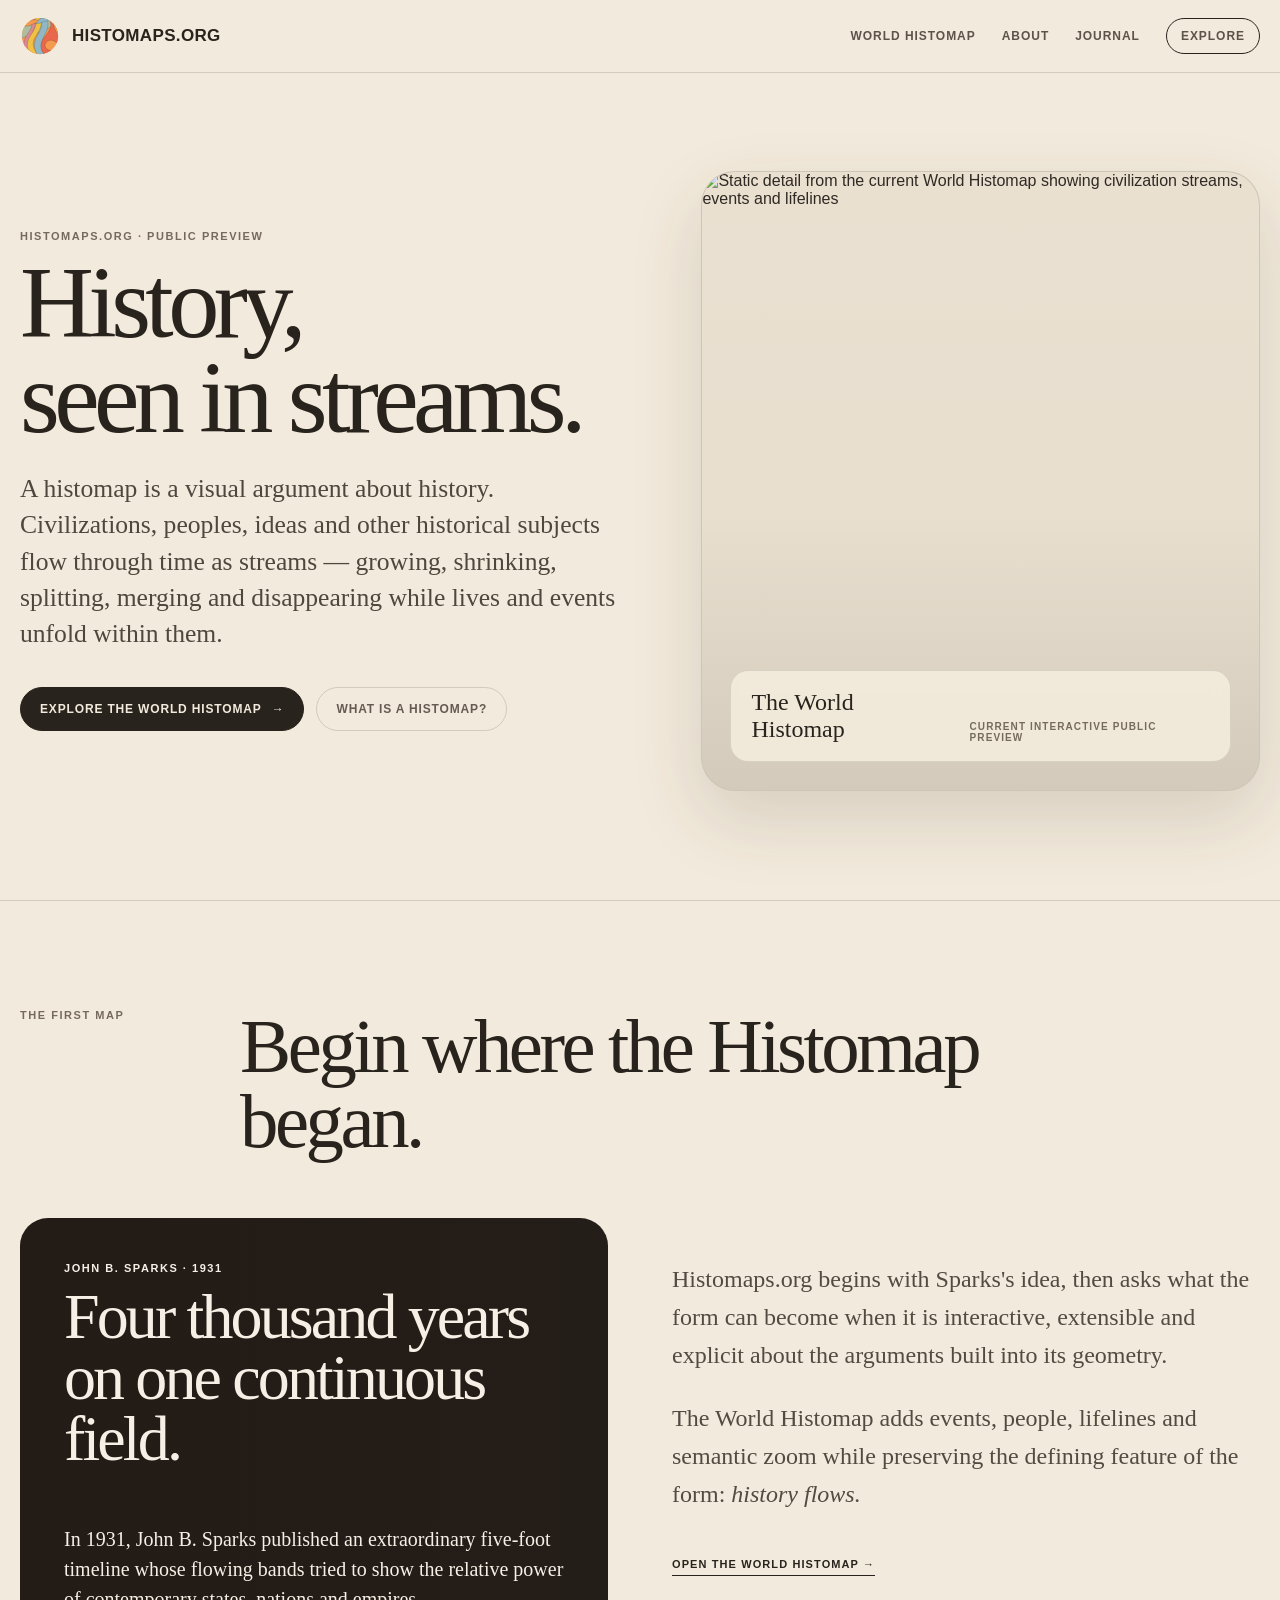
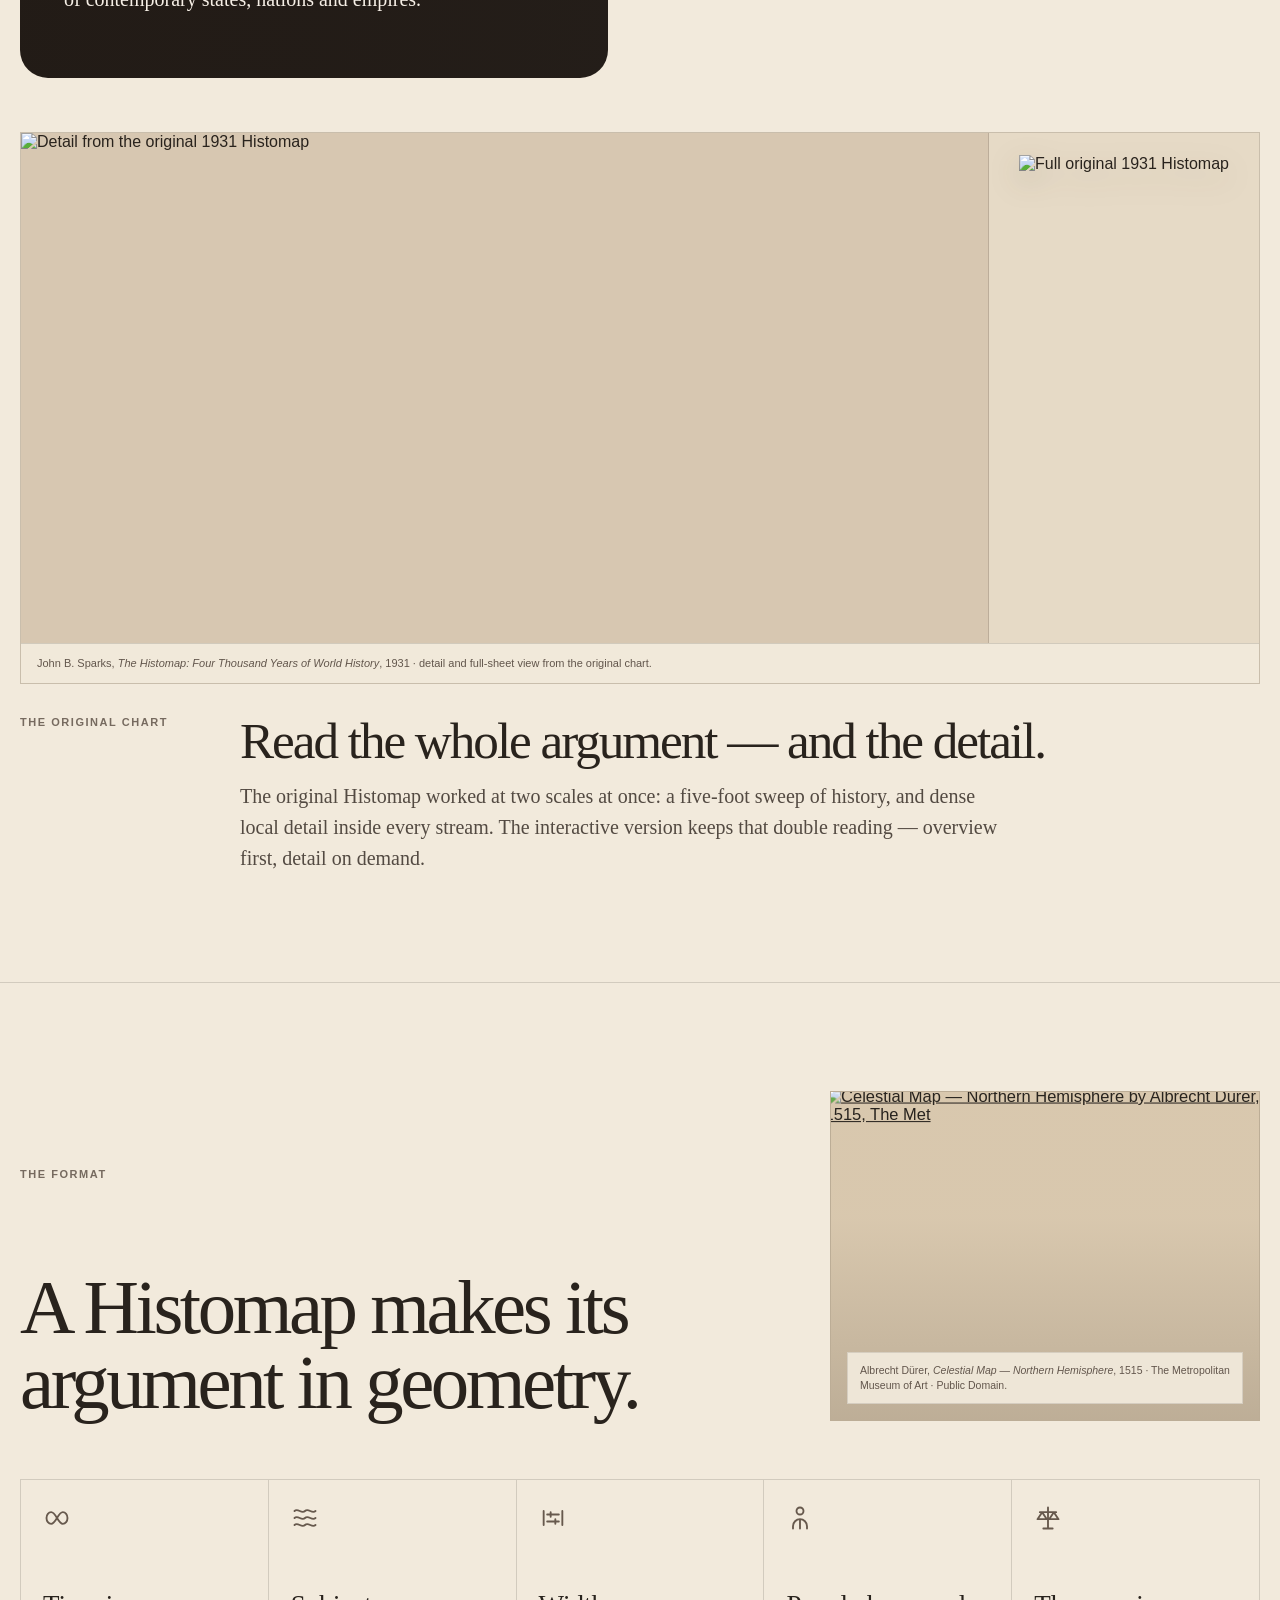
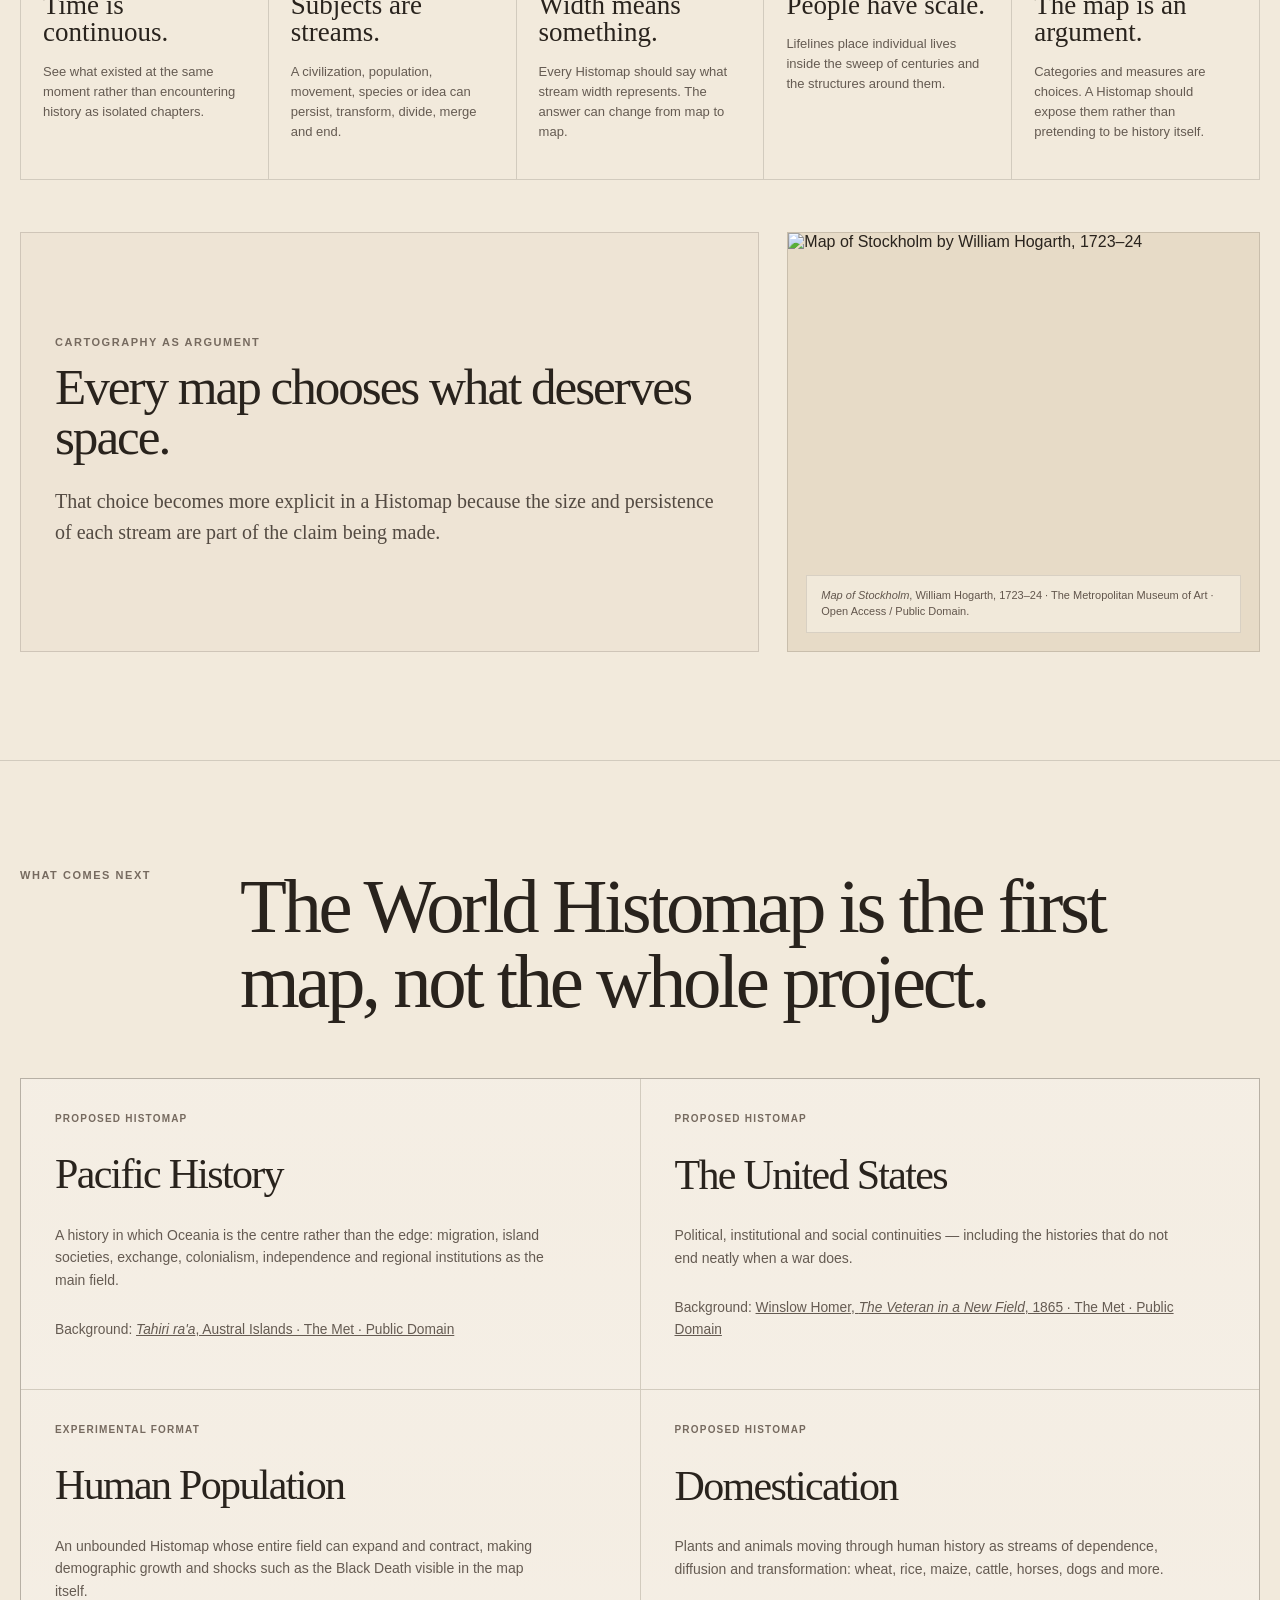
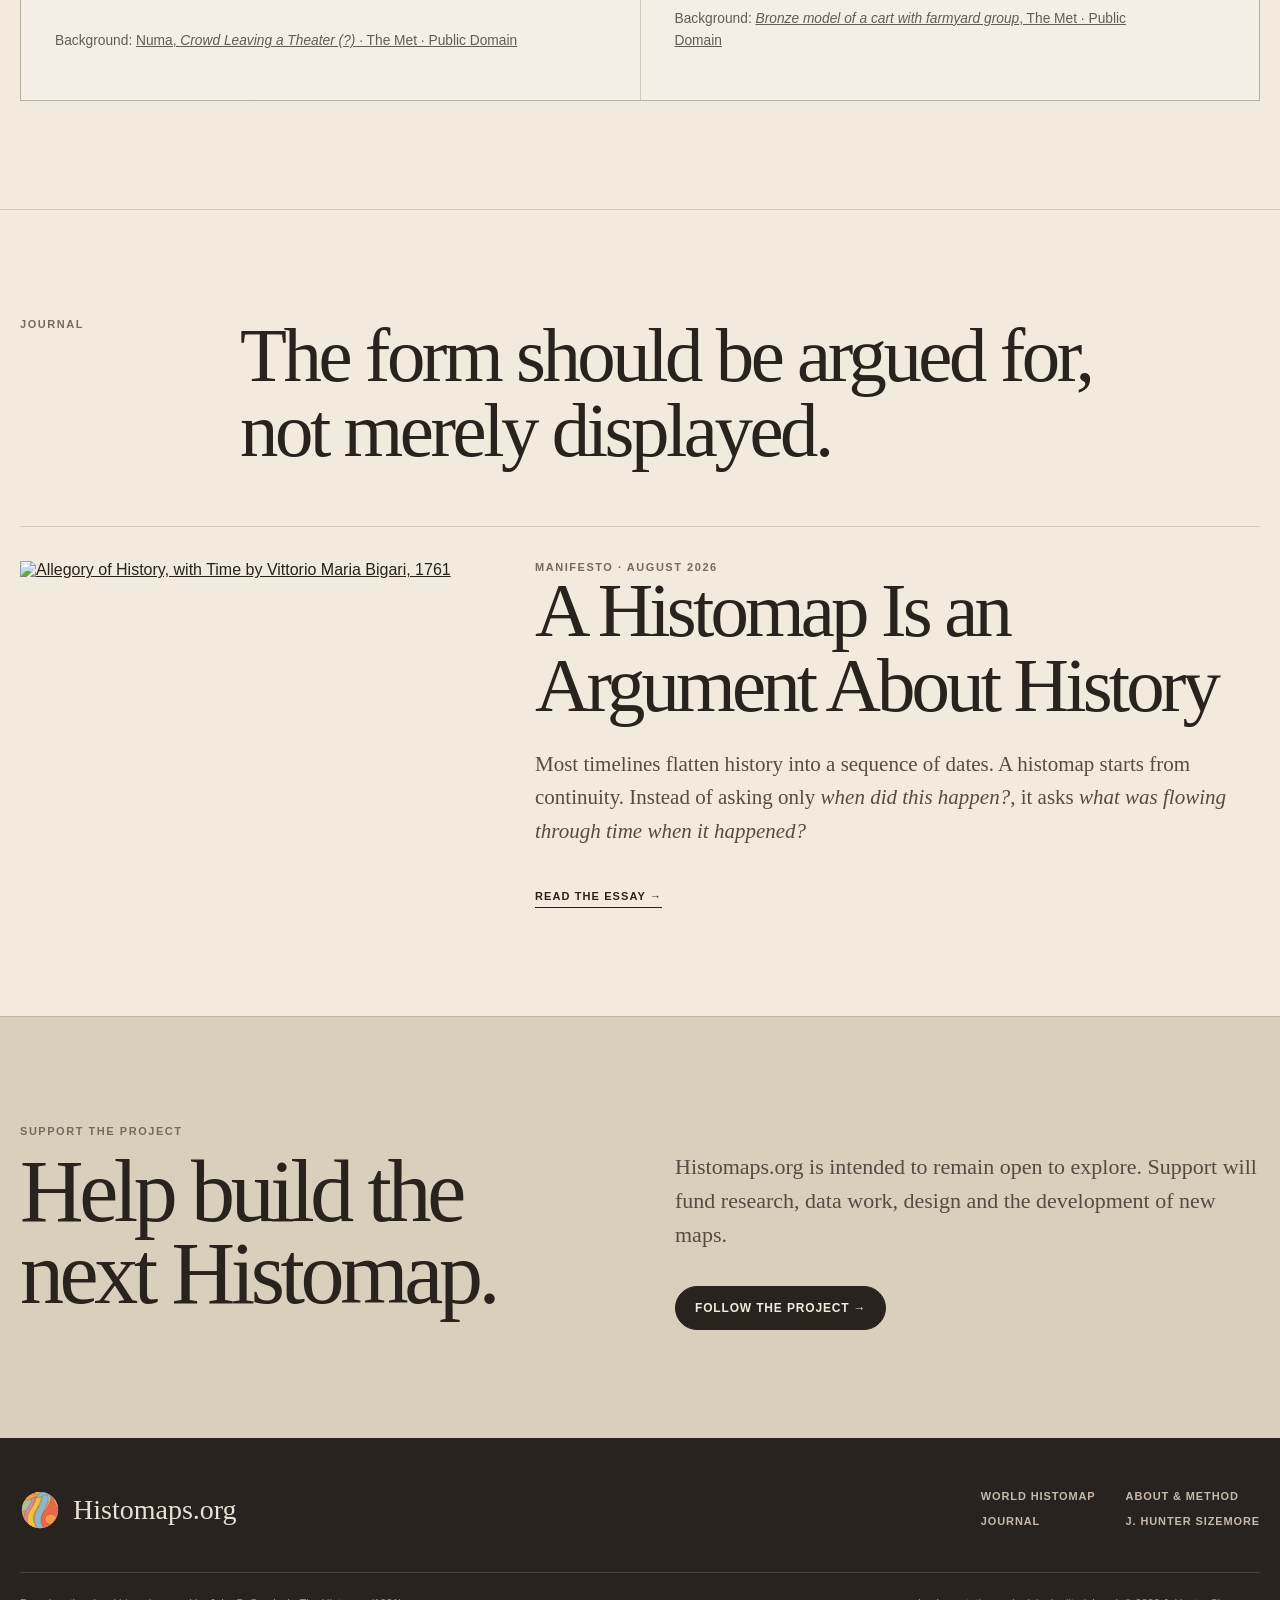
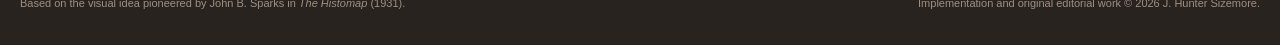
==== index.html @ 2a08ee3a "Restore verified Histomap homepage hero" ====
<!DOCTYPE html>

<html lang="en">
<head>
<meta charset="utf-8"/>
<meta content="width=device-width,initial-scale=1" name="viewport"/>
<meta content="#f2eadc" name="theme-color"/>
<meta content="Histomaps are visual arguments about history: continuous maps in which civilizations, peoples, ideas and other subjects flow through time." name="description"/>
<meta content="J. Hunter Sizemore" name="author"/>
<meta content="© 2026 J. Hunter Sizemore" name="copyright"/>
<meta content="Histomaps.org — History, seen in streams" property="og:title"/>
<meta content="Explore the World Histomap and the developing visual language of history in streams." property="og:description"/>
<meta content="website" property="og:type"/>
<meta content="https://histomaps.org/" property="og:url"/>
<link href="https://histomaps.org/" rel="canonical"/>
<link href="assets/favicon.svg?v=364" rel="icon" type="image/svg+xml"/>
<link href="assets/site.css" rel="stylesheet"/>
<link href="assets/editorial-pass.css?v=376" rel="stylesheet"/>
<title>Histomaps.org — History, seen in streams</title>
</head>
<body>
<header class="site-header">
<div class="shell nav">
<a class="brand" href="/"><img alt="" src="assets/histomap-logo.svg?v=364"/><span class="brand-name">HISTOMAPS.ORG</span></a>
<nav aria-label="Primary navigation" class="nav-links"><a href="/world/">World Histomap</a><a href="/about/">About</a><a href="/journal/">Journal</a><a class="nav-cta" href="/world/">Explore</a></nav>
</div>
</header>
<main>
<section class="shell hero">
<div>
<div class="eyebrow">Histomaps.org · Public preview</div>
<h1>History,<br/>seen in streams.</h1>
<p class="hero-copy">A histomap is a visual argument about history. Civilizations, peoples, ideas and other historical subjects flow through time as streams — growing, shrinking, splitting, merging and disappearing while lives and events unfold within them.</p>
<div class="actions"><a class="button primary" href="/world/">Explore the World Histomap <span>→</span></a><a class="button ghost" href="/about/">What is a Histomap?</a></div>
</div>
<a aria-label="Explore the World Histomap" class="hero-static-map" href="/world/" style="background-image:url('https://raw.githubusercontent.com/jhsizemore/Histomaps/dcf0e3bc1db3c14a7da64ce0b50b4d57f8b6db50/assets/histomap-hero-hires.webp');background-size:cover;background-position:center center;background-repeat:no-repeat;">
<img alt="Static detail from the current World Histomap showing civilization streams, events and lifelines" src="https://raw.githubusercontent.com/jhsizemore/Histomaps/dcf0e3bc1db3c14a7da64ce0b50b4d57f8b6db50/assets/histomap-hero-hires.webp" fetchpriority="high" decoding="async"/>
<div class="map-label"><strong>The World Histomap</strong><span>Current interactive public preview</span></div>
</a>
</section>
<section class="section" id="first-map">
<div class="shell">
<div class="section-head"><div class="eyebrow">The first map</div><h2>Begin where the Histomap began.</h2></div>
<div class="feature">
<div class="feature-card sparks-card">
<div><div class="eyebrow">John B. Sparks · 1931</div><h3>Four thousand years on one continuous field.</h3></div>
<p>In 1931, John B. Sparks published an extraordinary five-foot timeline whose flowing bands tried to show the relative power of contemporary states, nations and empires.</p>
</div>
<div class="feature-text">
<p>Histomaps.org begins with Sparks's idea, then asks what the form can become when it is interactive, extensible and explicit about the arguments built into its geometry.</p>
<p>The World Histomap adds events, people, lifelines and semantic zoom while preserving the defining feature of the form: <em>history flows.</em></p>
<a class="text-link" href="/world/">Open the World Histomap →</a>
</div>
</div>
<div class="sparks-gallery">
<div class="sparks-detail"><img src="https://raw.githubusercontent.com/jhsizemore/Histomaps/f6938cd8fee3252ed8755cf1f28e6c338a37aa41/assets/histomap-original-drive.jpg" alt="Detail from the original 1931 Histomap"></div>
<div class="sparks-full"><img src="https://raw.githubusercontent.com/jhsizemore/Histomaps/f6938cd8fee3252ed8755cf1f28e6c338a37aa41/assets/histomap-long-drive.jpg" alt="Full original 1931 Histomap"></div>
<div class="sparks-caption">John B. Sparks, <em>The Histomap: Four Thousand Years of World History</em>, 1931 · detail and full-sheet view from the original chart.</div>
</div>
<div class="sparks-copy-row"><div class="eyebrow">The original chart</div><div><h3>Read the whole argument — and the detail.</h3><p>The original Histomap worked at two scales at once: a five-foot sweep of history, and dense local detail inside every stream. The interactive version keeps that double reading — overview first, detail on demand.</p></div></div>
</div>
</section>
<section class="section" id="grammar">
<div class="shell">
<div class="section-head format-head">
<div class="eyebrow">The format</div>
<h2>A Histomap makes its argument in geometry.</h2>
<figure class="format-art"><a href="https://www.metmuseum.org/art/collection/search/358366" rel="noopener" target="_blank"><img alt="Celestial Map — Northern Hemisphere by Albrecht Dürer, 1515, The Met" loading="lazy" src="https://collectionapi.metmuseum.org/api/collection/v1/iiif/358366/746613/main-image"/></a><figcaption>Albrecht Dürer, <em>Celestial Map — Northern Hemisphere</em>, 1515 · The Metropolitan Museum of Art · Public Domain.</figcaption></figure>
</div>
<div class="rules">
<article class="rule"><svg aria-hidden="true" class="rule-icon" viewbox="0 0 24 24"><path d="M7 7c-2.2 0-4 2.2-4 5s1.8 5 4 5c4 0 6-10 10-10 2.2 0 4 2.2 4 5s-1.8 5-4 5C13 17 11 7 7 7Z"></path></svg><h3>Time is continuous.</h3><p>See what existed at the same moment rather than encountering history as isolated chapters.</p></article>
<article class="rule"><svg aria-hidden="true" class="rule-icon" viewbox="0 0 24 24"><path d="M3 6c3-3 6 3 9 0s6 3 9 0M3 12c3-3 6 3 9 0s6 3 9 0M3 18c3-3 6 3 9 0s6 3 9 0"></path></svg><h3>Subjects are streams.</h3><p>A civilization, population, movement, species or idea can persist, transform, divide, merge and end.</p></article>
<article class="rule"><svg aria-hidden="true" class="rule-icon" viewbox="0 0 24 24"><path d="M4 6v12M20 6v12M7 9h10M7 15h10M10 7v4M14 13v4"></path></svg><h3>Width means something.</h3><p>Every Histomap should say what stream width represents. The answer can change from map to map.</p></article>
<article class="rule"><svg aria-hidden="true" class="rule-icon" viewbox="0 0 24 24"><circle cx="12" cy="6" r="3"></circle><path d="M6 21v-2c0-3.2 2.7-6 6-6s6 2.8 6 6v2M12 13v8"></path></svg><h3>People have scale.</h3><p>Lifelines place individual lives inside the sweep of centuries and the structures around them.</p></article>
<article class="rule"><svg aria-hidden="true" class="rule-icon" viewbox="0 0 24 24"><path d="M12 3v18M5 7h14M7 7l-4 6h8L7 7Zm10 0-4 6h8l-4-6ZM8 21h8"></path></svg><h3>The map is an argument.</h3><p>Categories and measures are choices. A Histomap should expose them rather than pretending to be history itself.</p></article>
</div>
<div class="visual-band">
<div class="visual-copy"><div class="eyebrow">Cartography as argument</div><h3>Every map chooses what deserves space.</h3><p>That choice becomes more explicit in a Histomap because the size and persistence of each stream are part of the claim being made.</p></div>
<figure class="visual-figure met-map"><img alt="Map of Stockholm by William Hogarth, 1723–24" loading="lazy" src="https://collectionapi.metmuseum.org/api/collection/v1/iiif/396236/774945/main-image"/><figcaption><em>Map of Stockholm</em>, William Hogarth, 1723–24 · The Metropolitan Museum of Art · Open Access / Public Domain.</figcaption></figure>
</div>
</div>
</section>
<section class="section" id="future">
<div class="shell">
<div class="section-head"><div class="eyebrow">What comes next</div><h2>The World Histomap is the first map, not the whole project.</h2></div>
<div class="future-grid">
<article class="future-card has-art" style="--future-image:url('https://collectionapi.metmuseum.org/api/collection/v1/iiif/313676/2104040/main-image');--future-position:center 34%;--future-size:160%"><div class="status">Proposed Histomap</div><h3>Pacific History</h3><p>A history in which Oceania is the centre rather than the edge: migration, island societies, exchange, colonialism, independence and regional institutions as the main field.</p><p class="future-credit">Background: <a href="https://www.metmuseum.org/art/collection/search/313676"><em>Tahiri ra'a</em>, Austral Islands · The Met · Public Domain</a></p></article>
<article class="future-card has-art" style="--future-image:url('https://collectionapi.metmuseum.org/api/collection/v1/iiif/11145/33116/main-image');--future-position:center 45%;--future-size:150%"><div class="status">Proposed Histomap</div><h3>The United States</h3><p>Political, institutional and social continuities — including the histories that do not end neatly when a war does.</p><p class="future-credit">Background: <a href="https://www.metmuseum.org/art/collection/search/11145">Winslow Homer, <em>The Veteran in a New Field</em>, 1865 · The Met · Public Domain</a></p></article>
<article class="future-card has-art" style="--future-image:url('https://collectionapi.metmuseum.org/api/collection/v1/iiif/349103/761533/main-image');--future-position:center 44%;--future-size:185%"><div class="status">Experimental format</div><h3>Human Population</h3><p>An unbounded Histomap whose entire field can expand and contract, making demographic growth and shocks such as the Black Death visible in the map itself.</p><p class="future-credit">Background: <a href="https://www.metmuseum.org/art/collection/search/349103">Numa, <em>Crowd Leaving a Theater (?)</em> · The Met · Public Domain</a></p></article>
<article class="future-card has-art" style="--future-image:url('https://collectionapi.metmuseum.org/api/collection/v1/iiif/248157/507318/main-image');--future-position:center 38%;--future-size:165%"><div class="status">Proposed Histomap</div><h3>Domestication</h3><p>Plants and animals moving through human history as streams of dependence, diffusion and transformation: wheat, rice, maize, cattle, horses, dogs and more.</p><p class="future-credit">Background: <a href="https://www.metmuseum.org/art/collection/search/248157"><em>Bronze model of a cart with farmyard group</em>, The Met · Public Domain</a></p></article>
</div>
</div>
</section>
<section class="section" id="journal">
<div class="shell">
<div class="section-head"><div class="eyebrow">Journal</div><h2>The form should be argued for, not merely displayed.</h2></div>
<article class="journal-feature with-cover">
<a class="journal-cover-thumb" href="/journal/a-histomap-is-an-argument/"><img alt="Allegory of History, with Time by Vittorio Maria Bigari, 1761" loading="lazy" src="https://collectionapi.metmuseum.org/api/collection/v1/iiif/338216/761041/main-image"/></a>
<div><div class="eyebrow">Manifesto · August 2026</div><h3>A Histomap Is an Argument About History</h3><p>Most timelines flatten history into a sequence of dates. A histomap starts from continuity. Instead of asking only <em>when did this happen?</em>, it asks <em>what was flowing through time when it happened?</em></p><a class="text-link" href="/journal/a-histomap-is-an-argument/">Read the essay →</a></div>
</article>
</div>
</section>
<section class="section support" id="support"><div class="shell support-wrap"><div><div class="eyebrow">Support the project</div><h2>Help build the next Histomap.</h2></div><div><p>Histomaps.org is intended to remain open to explore. Support will fund research, data work, design and the development of new maps.</p><div class="actions"><a class="button primary" href="/about/#support">Follow the project →</a></div></div></div></section>
</main>
<footer class="site-footer"><div class="shell"><div class="footer-grid"><div class="footer-brand"><img alt="" src="assets/histomap-logo.svg?v=364"/><span>Histomaps.org</span></div><nav aria-label="Footer navigation" class="footer-links"><a href="/world/">World Histomap</a><a href="/about/">About &amp; Method</a><a href="/journal/">Journal</a><a href="https://kliawota.design">J. Hunter Sizemore</a></nav></div><div class="footer-meta"><span>Based on the visual idea pioneered by John B. Sparks in <em>The Histomap</em> (1931).</span><span>Implementation and original editorial work © 2026 J. Hunter Sizemore.</span></div></div></footer>
</body>
</html>
---- assets/site.css ----
:root{--paper:#f2eadc;--paper-2:#e8dece;--ink:#29231d;--muted:#766a5f;--line:rgba(48,39,31,.16);--dark:#28231f;--accent:#8b4c3f;--sage:#7e8b70;--gold:#c0954f;--teal:#557e79;--max:1240px}*{box-sizing:border-box}html{scroll-behavior:smooth}body{margin:0;background:var(--paper);color:var(--ink);font-family:Arial,Helvetica,sans-serif;-webkit-font-smoothing:antialiased}a{color:inherit}img{max-width:100%;display:block}.shell{width:min(var(--max),calc(100% - 40px));margin:0 auto}.site-header{position:sticky;top:0;z-index:50;background:rgba(242,234,220,.92);backdrop-filter:blur(16px);border-bottom:1px solid var(--line)}.nav{height:72px;display:flex;align-items:center;justify-content:space-between;gap:24px}.brand{display:flex;align-items:center;gap:12px;text-decoration:none}.brand img{width:38px;height:38px;border-radius:50%}.brand-name{font-weight:800;letter-spacing:.02em;font-size:17px}.nav-links{display:flex;align-items:center;gap:26px;font-size:12px;font-weight:700;letter-spacing:.08em;text-transform:uppercase}.nav-links a{text-decoration:none;color:#5d5349}.nav-links a:hover{color:var(--ink)}.nav-cta{border:1px solid var(--ink);padding:10px 14px;border-radius:999px}.eyebrow{font-size:11px;font-weight:800;letter-spacing:.14em;text-transform:uppercase;color:var(--muted)}.hero{min-height:calc(100vh - 73px);display:grid;grid-template-columns:minmax(0,1.05fr) minmax(420px,.95fr);gap:64px;align-items:center;padding:72px 0 84px}.hero h1,.display{font-family:Georgia,'Times New Roman',serif;font-weight:400;letter-spacing:-.055em;line-height:.92}.hero h1{font-size:clamp(68px,8vw,122px);margin:14px 0 26px;max-width:800px}.hero-copy{font-family:Georgia,'Times New Roman',serif;font-size:clamp(20px,2vw,28px);line-height:1.42;max-width:720px;color:#4f463e}.actions{display:flex;flex-wrap:wrap;gap:12px;margin-top:34px}.button{display:inline-flex;align-items:center;justify-content:center;gap:10px;text-decoration:none;border:1px solid var(--ink);border-radius:999px;padding:14px 19px;font-size:12px;font-weight:800;letter-spacing:.07em;text-transform:uppercase;transition:.18s ease}.button.primary{background:var(--ink);color:var(--paper)}.button:hover{transform:translateY(-2px)}.button.ghost{border-color:var(--line);color:#665b51}.hero-map{position:relative;min-height:620px;border-radius:34px;overflow:hidden;background:#e9dfcf;border:1px solid rgba(45,38,31,.12);box-shadow:0 28px 70px rgba(66,48,34,.14)}.hero-map:after{content:'';position:absolute;inset:0;background:linear-gradient(90deg,rgba(242,234,220,.04),transparent 30%,transparent 70%,rgba(242,234,220,.06)),linear-gradient(180deg,rgba(255,255,255,.12),transparent 35%,rgba(35,28,22,.08));pointer-events:none}.stream{position:absolute;top:-8%;height:116%;border-radius:48% 48% 42% 42%/8% 8% 8% 8%;opacity:.92;transform-origin:50% 0}.s1{left:-9%;width:30%;background:#be7662;clip-path:polygon(7% 0,83% 0,97% 17%,75% 34%,94% 49%,62% 67%,77% 82%,42% 100%,5% 100%,28% 83%,9% 68%,31% 50%,12% 33%,30% 16%)}.s2{left:10%;width:27%;background:#d7ae5a;clip-path:polygon(28% 0,86% 0,65% 16%,95% 31%,68% 48%,86% 64%,56% 81%,78% 100%,16% 100%,37% 82%,10% 65%,35% 48%,15% 30%,49% 16%)}.s3{left:27%;width:31%;background:#749780;clip-path:polygon(12% 0,78% 0,96% 17%,65% 34%,85% 50%,55% 66%,73% 82%,49% 100%,4% 100%,24% 84%,7% 66%,30% 50%,11% 34%,35% 17%)}.s4{left:48%;width:30%;background:#6f8f99;clip-path:polygon(19% 0,91% 0,73% 17%,96% 34%,70% 49%,91% 65%,62% 83%,79% 100%,14% 100%,37% 83%,12% 65%,34% 50%,9% 34%,44% 16%)}.s5{left:68%;width:35%;background:#a95b50;clip-path:polygon(17% 0,78% 0,92% 17%,64% 34%,87% 49%,61% 66%,80% 83%,51% 100%,6% 100%,27% 83%,9% 66%,34% 50%,13% 34%,39% 16%)}.map-label{position:absolute;z-index:2;left:28px;bottom:28px;right:28px;padding:18px 20px;background:rgba(242,234,220,.9);border:1px solid rgba(45,38,31,.12);backdrop-filter:blur(8px);border-radius:18px;display:flex;justify-content:space-between;gap:20px;align-items:end}.map-label strong{font-family:Georgia,'Times New Roman',serif;font-size:24px;font-weight:400}.map-label span{font-size:10px;font-weight:800;letter-spacing:.11em;text-transform:uppercase;color:var(--muted)}.section{padding:108px 0;border-top:1px solid var(--line)}.section-head{display:grid;grid-template-columns:180px 1fr;gap:40px;margin-bottom:58px}.section-head h2{font-family:Georgia,'Times New Roman',serif;font-size:clamp(45px,6vw,78px);line-height:.98;font-weight:400;letter-spacing:-.045em;margin:0;max-width:890px}.lede{font-family:Georgia,'Times New Roman',serif;font-size:24px;line-height:1.55;color:#51483f;max-width:800px}.rules{display:grid;grid-template-columns:repeat(5,1fr);border-top:1px solid var(--line);border-left:1px solid var(--line)}.rule{min-height:265px;padding:24px 22px;border-right:1px solid var(--line);border-bottom:1px solid var(--line)}.rule .num{font-size:10px;font-weight:800;letter-spacing:.12em;color:var(--muted)}.rule h3{font-family:Georgia,'Times New Roman',serif;font-size:27px;font-weight:400;line-height:1.02;margin:56px 0 15px}.rule p{font-size:13px;line-height:1.55;color:#655b52}.feature{display:grid;grid-template-columns:1fr 1fr;gap:64px;align-items:start}.feature-card{background:var(--dark);color:#f5ecdf;border-radius:28px;padding:44px;min-height:460px;display:flex;flex-direction:column;justify-content:space-between}.feature-card .eyebrow{color:#b8aa9b}.feature-card h3{font-family:Georgia,'Times New Roman',serif;font-size:clamp(42px,5vw,68px);line-height:.96;font-weight:400;letter-spacing:-.045em;margin:12px 0}.feature-card p{font-family:Georgia,'Times New Roman',serif;font-size:20px;line-height:1.5;color:#d6cabd;max-width:560px}.feature-text{padding:18px 0}.feature-text p{font-family:Georgia,'Times New Roman',serif;font-size:24px;line-height:1.6;color:#534a42}.future-grid{display:grid;grid-template-columns:repeat(2,1fr);gap:1px;background:var(--line);border:1px solid var(--line)}.future-card{background:var(--paper);padding:34px;min-height:310px;display:flex;flex-direction:column}.future-card .status{font-size:10px;font-weight:800;letter-spacing:.12em;text-transform:uppercase;color:var(--muted)}.future-card h3{font-family:Georgia,'Times New Roman',serif;font-size:42px;line-height:1.02;font-weight:400;letter-spacing:-.04em;margin:auto 0 14px}.future-card p{font-size:14px;line-height:1.6;color:#655b52;max-width:500px}.journal-feature{display:grid;grid-template-columns:.75fr 1.25fr;gap:80px;border-top:1px solid var(--line);padding-top:34px}.journal-feature h3{font-family:Georgia,'Times New Roman',serif;font-size:clamp(48px,6vw,78px);line-height:.98;font-weight:400;letter-spacing:-.05em;margin:0 0 24px}.journal-feature p{font-family:Georgia,'Times New Roman',serif;font-size:21px;line-height:1.6;color:#554c43}.text-link{display:inline-block;margin-top:20px;font-size:11px;font-weight:800;letter-spacing:.1em;text-transform:uppercase;text-decoration:none;border-bottom:1px solid var(--ink);padding-bottom:5px}.support{background:#d9cfbd}.support-wrap{display:grid;grid-template-columns:1fr 1fr;gap:70px;align-items:end}.support h2{font-family:Georgia,'Times New Roman',serif;font-size:clamp(52px,7vw,88px);font-weight:400;line-height:.94;letter-spacing:-.05em;margin:14px 0}.support p{font-family:Georgia,'Times New Roman',serif;font-size:22px;line-height:1.55;color:#554b42}.site-footer{background:var(--dark);color:#e9dfd2;padding:52px 0 34px}.footer-grid{display:grid;grid-template-columns:1fr auto;gap:40px;align-items:start}.footer-brand{display:flex;align-items:center;gap:13px;font-family:Georgia,'Times New Roman',serif;font-size:28px}.footer-brand img{width:42px;height:42px;border-radius:50%}.footer-links{display:grid;grid-template-columns:repeat(2,auto);gap:13px 30px;font-size:11px;font-weight:700;letter-spacing:.08em;text-transform:uppercase}.footer-links a{text-decoration:none;color:#c6b9ab}.footer-meta{border-top:1px solid rgba(255,255,255,.14);margin-top:42px;padding-top:22px;display:flex;justify-content:space-between;gap:30px;color:#9e9184;font-size:11px;line-height:1.5}.article-hero{padding:100px 0 74px;border-bottom:1px solid var(--line)}.article-hero h1{font-family:Georgia,'Times New Roman',serif;font-size:clamp(58px,9vw,118px);line-height:.93;font-weight:400;letter-spacing:-.055em;max-width:1120px;margin:18px 0 32px}.article-standfirst{font-family:Georgia,'Times New Roman',serif;font-size:clamp(21px,2.6vw,31px);line-height:1.48;max-width:820px;color:#51483f}.article-layout{display:grid;grid-template-columns:220px minmax(0,760px) 1fr;gap:60px;padding:82px 0 120px}.article-aside{font-size:11px;line-height:1.6;color:var(--muted);position:sticky;top:110px;align-self:start}.article-body{font-family:Georgia,'Times New Roman',serif;font-size:20px;line-height:1.75}.article-body h2{font-size:42px;line-height:1.08;font-weight:400;letter-spacing:-.035em;margin:74px 0 24px}.article-body p{margin:0 0 25px}.article-body strong{font-weight:700}.article-body ul{padding-left:22px}.article-body li{margin:9px 0}.article-body blockquote{font-size:32px;line-height:1.35;margin:54px -70px;padding:0 0 0 28px;border-left:2px solid var(--ink)}.article-body .reference{font-family:Arial,Helvetica,sans-serif;font-size:12px;line-height:1.6;color:var(--muted);border-top:1px solid var(--line);padding-top:20px;margin-top:68px}.about-grid{display:grid;grid-template-columns:280px 1fr;gap:90px;padding:90px 0 120px}.about-nav{position:sticky;top:112px;align-self:start;display:grid;gap:12px;font-size:11px;font-weight:800;letter-spacing:.08em;text-transform:uppercase}.about-nav a{text-decoration:none;color:var(--muted)}.about-copy{max-width:820px}.about-copy section{padding:0 0 78px;margin:0 0 78px;border-bottom:1px solid var(--line)}.about-copy h1,.about-copy h2{font-family:Georgia,'Times New Roman',serif;font-weight:400;letter-spacing:-.045em}.about-copy h1{font-size:clamp(62px,8vw,104px);line-height:.93;margin:0 0 35px}.about-copy h2{font-size:52px;line-height:1;margin:0 0 25px}.about-copy p{font-family:Georgia,'Times New Roman',serif;font-size:21px;line-height:1.65;color:#51483f}.about-copy .small{font-family:Arial,Helvetica,sans-serif;font-size:13px;line-height:1.65}.error-page{min-height:100vh;display:grid;place-items:center;text-align:center;padding:40px}.error-page h1{font-family:Georgia,'Times New Roman',serif;font-size:90px;font-weight:400;letter-spacing:-.06em;margin:0}.error-page p{font-family:Georgia,'Times New Roman',serif;font-size:22px;color:var(--muted)}@media(max-width:1000px){.hero{grid-template-columns:1fr;min-height:auto}.hero-map{min-height:520px}.rules{grid-template-columns:repeat(2,1fr)}.feature,.support-wrap{grid-template-columns:1fr}.journal-feature{grid-template-columns:1fr;gap:28px}.article-layout{grid-template-columns:1fr}.article-aside{position:static}.article-layout>:last-child{display:none}.article-body blockquote{margin:45px 0}.about-grid{grid-template-columns:1fr}.about-nav{position:static;display:flex;flex-wrap:wrap}.section-head{grid-template-columns:1fr;gap:18px}}@media(max-width:720px){.shell{width:min(var(--max),calc(100% - 28px))}.nav{height:64px}.brand-name{font-size:15px}.brand img{width:33px;height:33px}.nav-links a:not(.nav-cta){display:none}.hero{padding:56px 0 68px;gap:44px}.hero h1{font-size:clamp(58px,17vw,88px)}.hero-copy{font-size:20px}.hero-map{min-height:430px;border-radius:22px}.map-label{left:16px;right:16px;bottom:16px;padding:14px;display:block}.map-label span{display:block;margin-top:7px}.section{padding:76px 0}.section-head h2{font-size:48px}.rules{grid-template-columns:1fr}.rule{min-height:220px}.rule h3{margin-top:34px}.future-grid{grid-template-columns:1fr}.future-card{min-height:250px;padding:27px}.journal-feature h3{font-size:50px}.support h2{font-size:58px}.footer-grid{grid-template-columns:1fr}.footer-meta{display:block}.footer-meta>*+*{margin-top:14px}.article-hero{padding:65px 0 55px}.article-hero h1{font-size:58px}.article-standfirst{font-size:21px}.article-layout{padding:54px 0 80px}.article-body{font-size:19px}.article-body h2{font-size:36px;margin-top:58px}.about-grid{padding:60px 0 80px;gap:50px}.about-copy h1{font-size:62px}.about-copy h2{font-size:42px}.about-copy p{font-size:19px}}
---- assets/editorial-pass.css ----
/* v0.37.6 restore verified immutable hero */
.brand img,
.footer-brand img{width:40px;height:40px;aspect-ratio:1/1;object-fit:contain}

/* HERO: the actual <img> is visible, with a second known-good local image behind it as a fallback. */
.hero-static-map{position:relative;display:block;min-height:620px;border-radius:34px;overflow:hidden;background:#e9dfcf url('https://raw.githubusercontent.com/jhsizemore/Histomaps/dcf0e3bc1db3c14a7da64ce0b50b4d57f8b6db50/assets/histomap-hero-hires.webp') center center/cover no-repeat;background-image:url('https://raw.githubusercontent.com/jhsizemore/Histomaps/dcf0e3bc1db3c14a7da64ce0b50b4d57f8b6db50/assets/histomap-hero-hires.webp')!important;border:1px solid rgba(45,38,31,.14);box-shadow:0 28px 70px rgba(66,48,34,.15);text-decoration:none;isolation:isolate}
.hero-static-map>img{display:block!important;position:absolute;inset:0;z-index:0;width:100%;height:100%;max-width:none;object-fit:cover;object-position:center center}
.hero-static-map:after{content:"";position:absolute;inset:0;z-index:1;pointer-events:none;background:linear-gradient(180deg,rgba(255,255,255,.03),transparent 55%,rgba(26,19,15,.10))}
.hero-static-map .map-label{z-index:2;background:rgba(242,234,220,.95)}

/* SPARKS: the original chart is visible in the dark card, then shown at detail + full-sheet scale. */
.sparks-card{background-image:linear-gradient(90deg,rgba(34,27,22,.96) 0%,rgba(34,27,22,.89) 50%,rgba(34,27,22,.68) 100%),url('/assets/sparks-original-crop.jpg');background-size:cover;background-position:center 10%;color:#f6efe6}
.sparks-card .eyebrow,.sparks-card h3,.sparks-card p{color:#f6efe6}
.sparks-gallery{display:grid;grid-template-columns:minmax(0,1fr) 270px;min-height:510px;margin-top:54px;border:1px solid var(--line);background:#e7dbc7;overflow:hidden}
.sparks-detail{position:relative;min-width:0;overflow:hidden;background:#d7c7b1;border-right:1px solid var(--line)}
.sparks-detail img{width:100%;height:100%;object-fit:cover;object-position:center center}
.sparks-full{display:flex;align-items:center;justify-content:center;padding:22px;background:#e6dac6}
.sparks-full img{height:466px;width:auto;max-width:100%;object-fit:contain;filter:drop-shadow(0 10px 15px rgba(48,39,31,.2))}
.sparks-caption{grid-column:1/-1;padding:12px 16px;border-top:1px solid var(--line);background:rgba(242,234,220,.95);font-size:11px;line-height:1.45;color:#62564c}
.sparks-copy-row{display:grid;grid-template-columns:180px 1fr;gap:40px;margin-top:32px;align-items:start}
.sparks-copy-row h3{font-family:Georgia,'Times New Roman',serif;font-size:clamp(34px,4vw,52px);font-weight:400;line-height:.98;letter-spacing:-.04em;margin:0 0 14px}
.sparks-copy-row p{font-family:Georgia,'Times New Roman',serif;font-size:20px;line-height:1.55;color:#534a42;margin:0;max-width:760px}

/* FORMAT: a full-frame historical map of the sky, not a small floating object. */
.format-head{display:grid;grid-template-columns:minmax(0,1fr) minmax(350px,430px);column-gap:42px;row-gap:12px;align-items:end;max-width:none}
.format-head .eyebrow,.format-head h2{grid-column:1}
.format-art{grid-column:2;grid-row:1/span 2;align-self:stretch;position:relative;min-height:330px;margin:0;overflow:hidden;border:1px solid rgba(48,39,31,.16);background:#d8c7ad}
.format-art>a{position:absolute;inset:0;display:block}
.format-art img{width:100%;height:100%;object-fit:cover;object-position:center;transform:scale(1.03);filter:saturate(.76) contrast(1.04)}
.format-art:after{content:"";position:absolute;inset:0;pointer-events:none;background:linear-gradient(180deg,rgba(242,234,220,.02) 38%,rgba(38,31,25,.15) 100%)}
.format-art figcaption{position:absolute;z-index:2;left:16px;right:16px;bottom:16px;padding:10px 12px;background:rgba(242,234,220,.93);border:1px solid rgba(48,39,31,.13);color:#62564c;font:10.5px/1.4 Arial,Helvetica,sans-serif;backdrop-filter:blur(8px)}
.rule-icon{width:28px;height:28px;fill:none;stroke:#67594d;stroke-width:1.6;stroke-linecap:round;stroke-linejoin:round}

/* Later-card art remains full bleed. */
.future-card.has-art{position:relative;overflow:hidden;isolation:isolate}
.future-card.has-art:before{content:"";position:absolute;inset:0;background-image:var(--future-image);background-position:var(--future-position,center);background-size:var(--future-size,cover);background-repeat:no-repeat;filter:saturate(.78) contrast(.96) brightness(1.02)}
.future-card.has-art:after{content:"";position:absolute;inset:0;background:linear-gradient(180deg,rgba(245,239,230,.84) 0%,rgba(245,239,230,.72) 43%,rgba(245,239,230,.92) 100%)}
.future-card.has-art>*{position:relative;z-index:1}.future-card .future-credit{font-size:.86rem}

/* Shared editorial image row further down the page. */
.visual-band{display:grid;grid-template-columns:minmax(0,1.22fr) minmax(300px,.78fr);gap:28px;align-items:stretch;margin-top:52px}
.visual-figure{position:relative;margin:0;overflow:hidden;background:#e7dbc7;border:1px solid rgba(48,39,31,.16);min-height:420px}
.visual-figure>img,.visual-figure>a>img{width:100%;height:100%;object-fit:cover}
.visual-figure figcaption{position:absolute;left:18px;right:18px;bottom:18px;padding:12px 14px;background:rgba(242,234,220,.93);border:1px solid rgba(48,39,31,.13);font:11px/1.45 Arial,Helvetica,sans-serif;color:#62564c;backdrop-filter:blur(8px)}
.visual-copy{display:flex;flex-direction:column;justify-content:center;padding:38px 34px;border:1px solid rgba(48,39,31,.16);background:rgba(235,224,207,.55)}
.visual-copy h3{margin:14px 0 24px;font-family:Georgia,'Times New Roman',serif;font-size:clamp(34px,4vw,54px);line-height:.98;letter-spacing:-.04em;font-weight:400}.visual-copy p{margin:0;font-family:Georgia,'Times New Roman',serif;font-size:20px;line-height:1.55;color:#534a42}

@media(max-width:1000px){.hero-static-map{min-height:520px}.sparks-gallery{grid-template-columns:1fr 220px}.sparks-copy-row{grid-template-columns:1fr;gap:12px}.format-head{grid-template-columns:1fr}.format-head .eyebrow,.format-head h2,.format-art{grid-column:auto;grid-row:auto}.format-art{min-height:300px}.visual-band{grid-template-columns:1fr}.visual-figure{min-height:440px}}
@media(max-width:720px){.hero-static-map{min-height:440px;border-radius:22px}.sparks-gallery{grid-template-columns:1fr 150px;min-height:400px}.sparks-full{padding:12px}.sparks-full img{height:350px}.format-art{min-height:260px}.visual-figure{min-height:340px}.visual-copy{padding:28px 24px}}
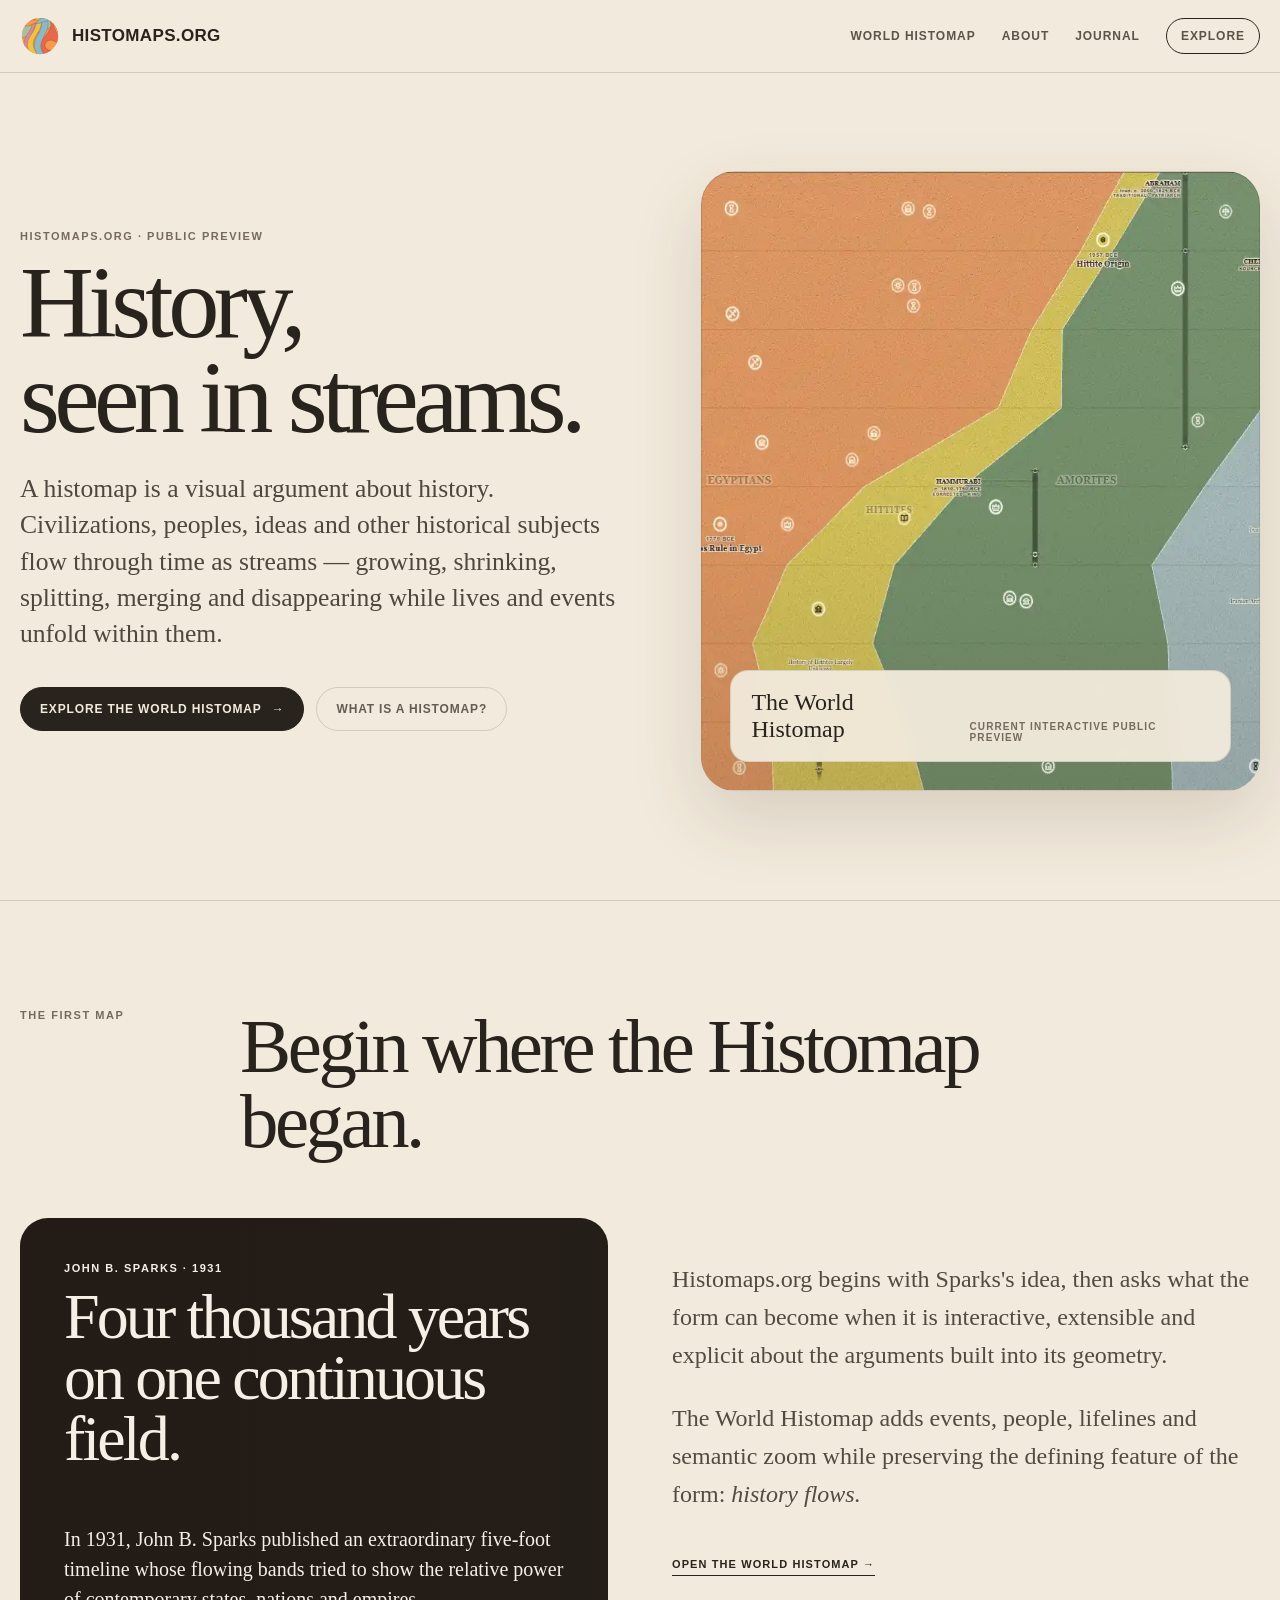
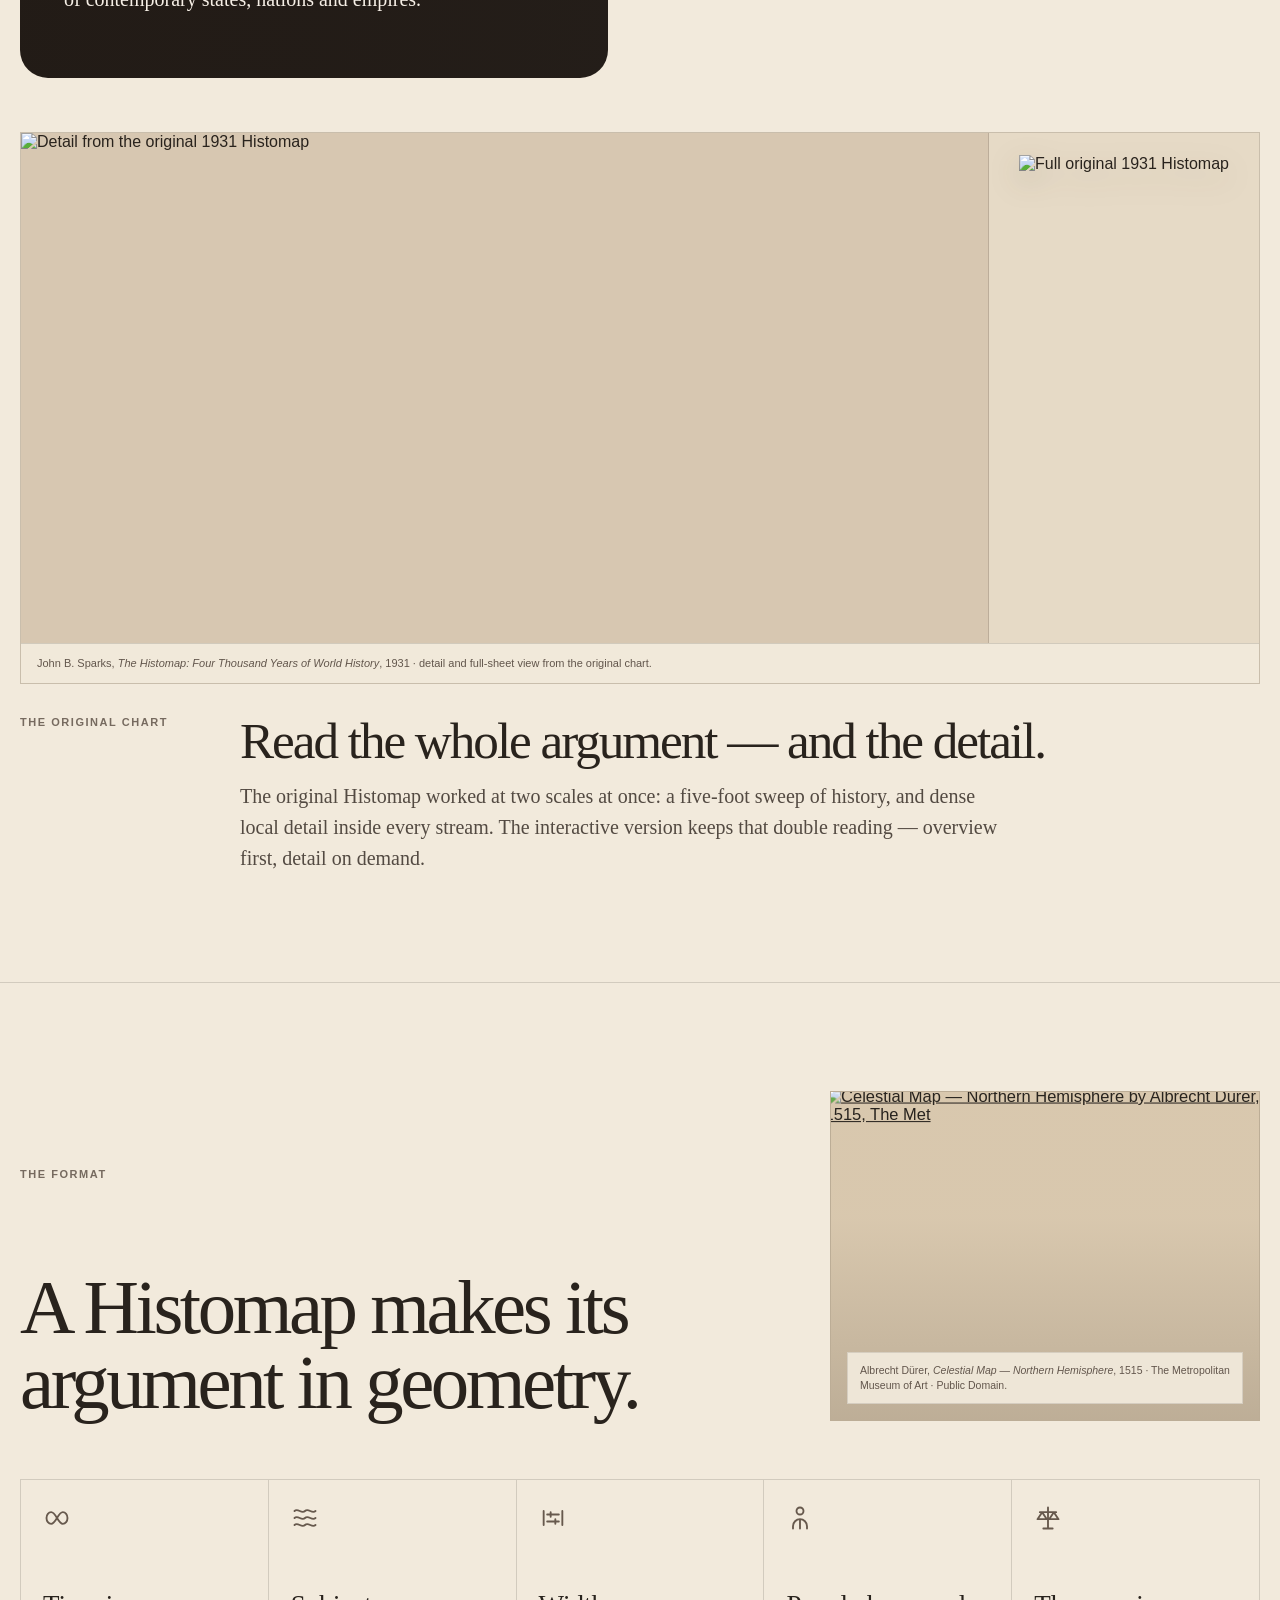
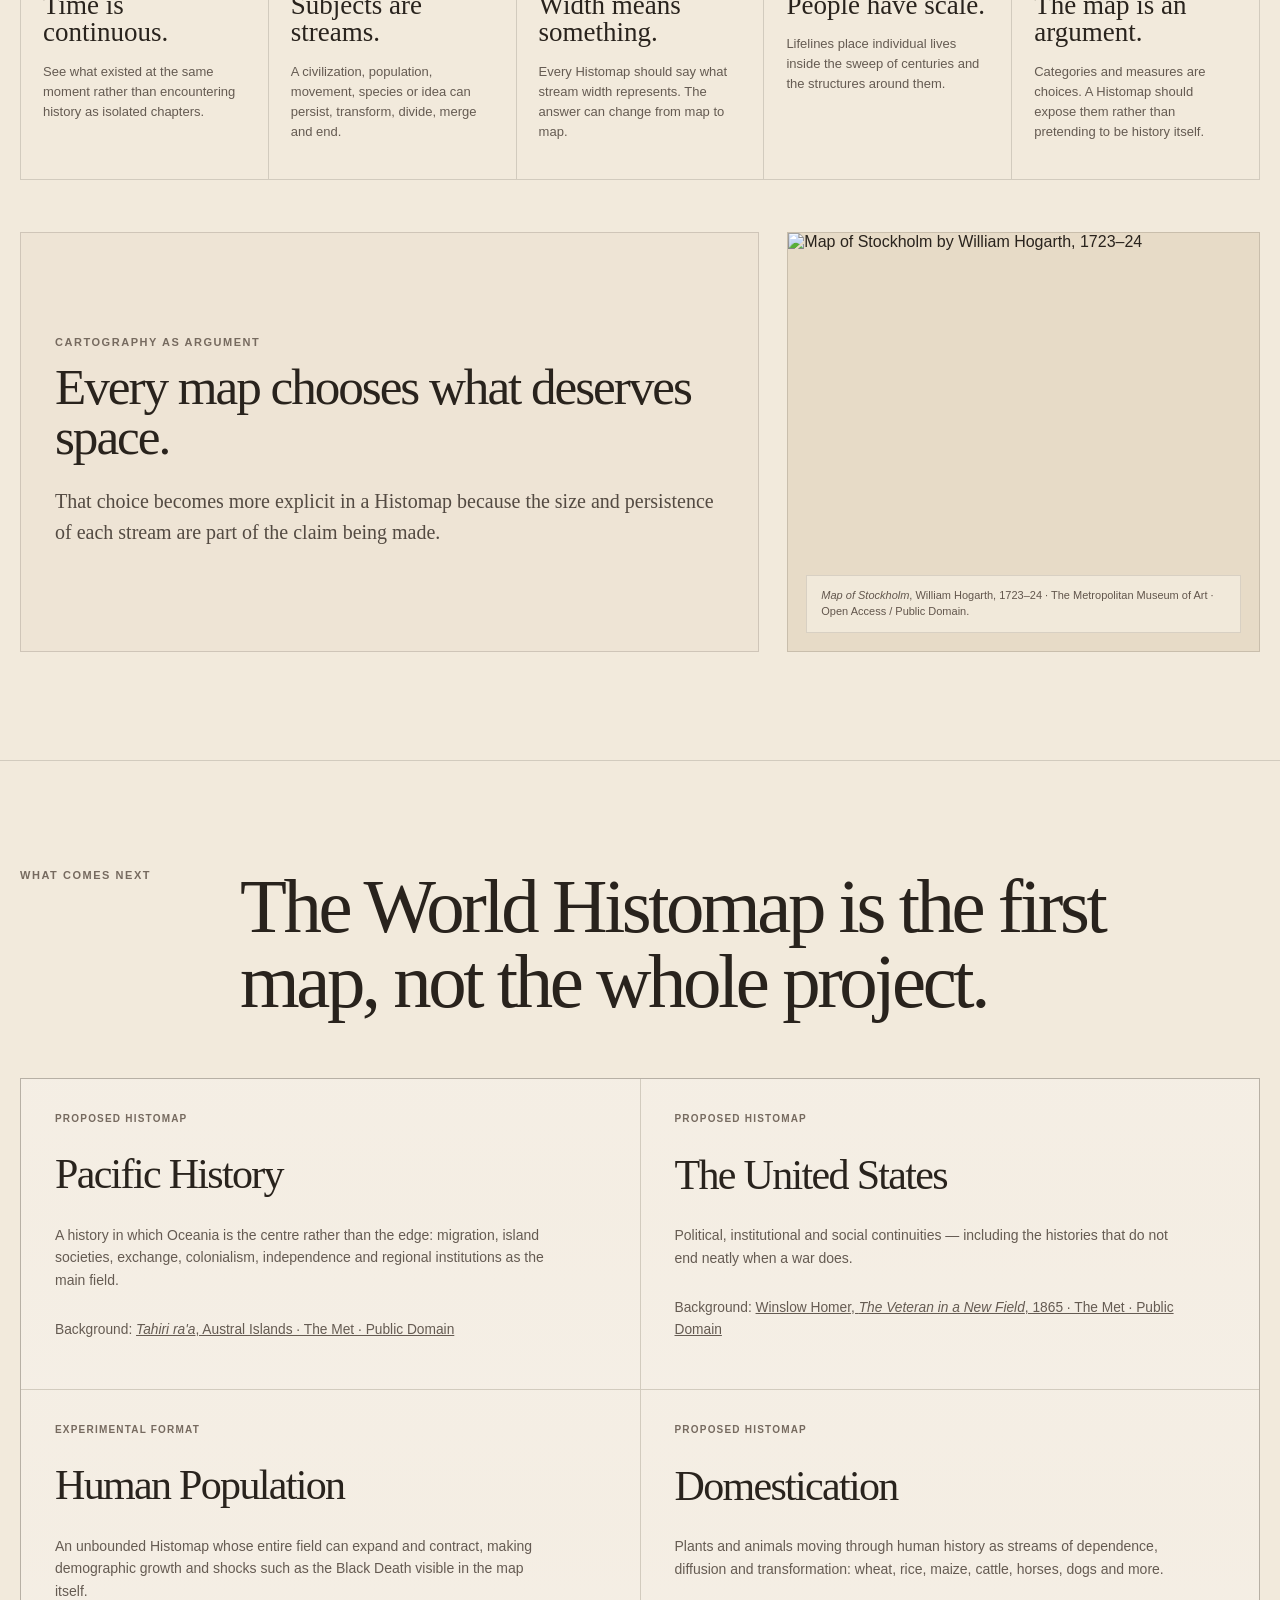
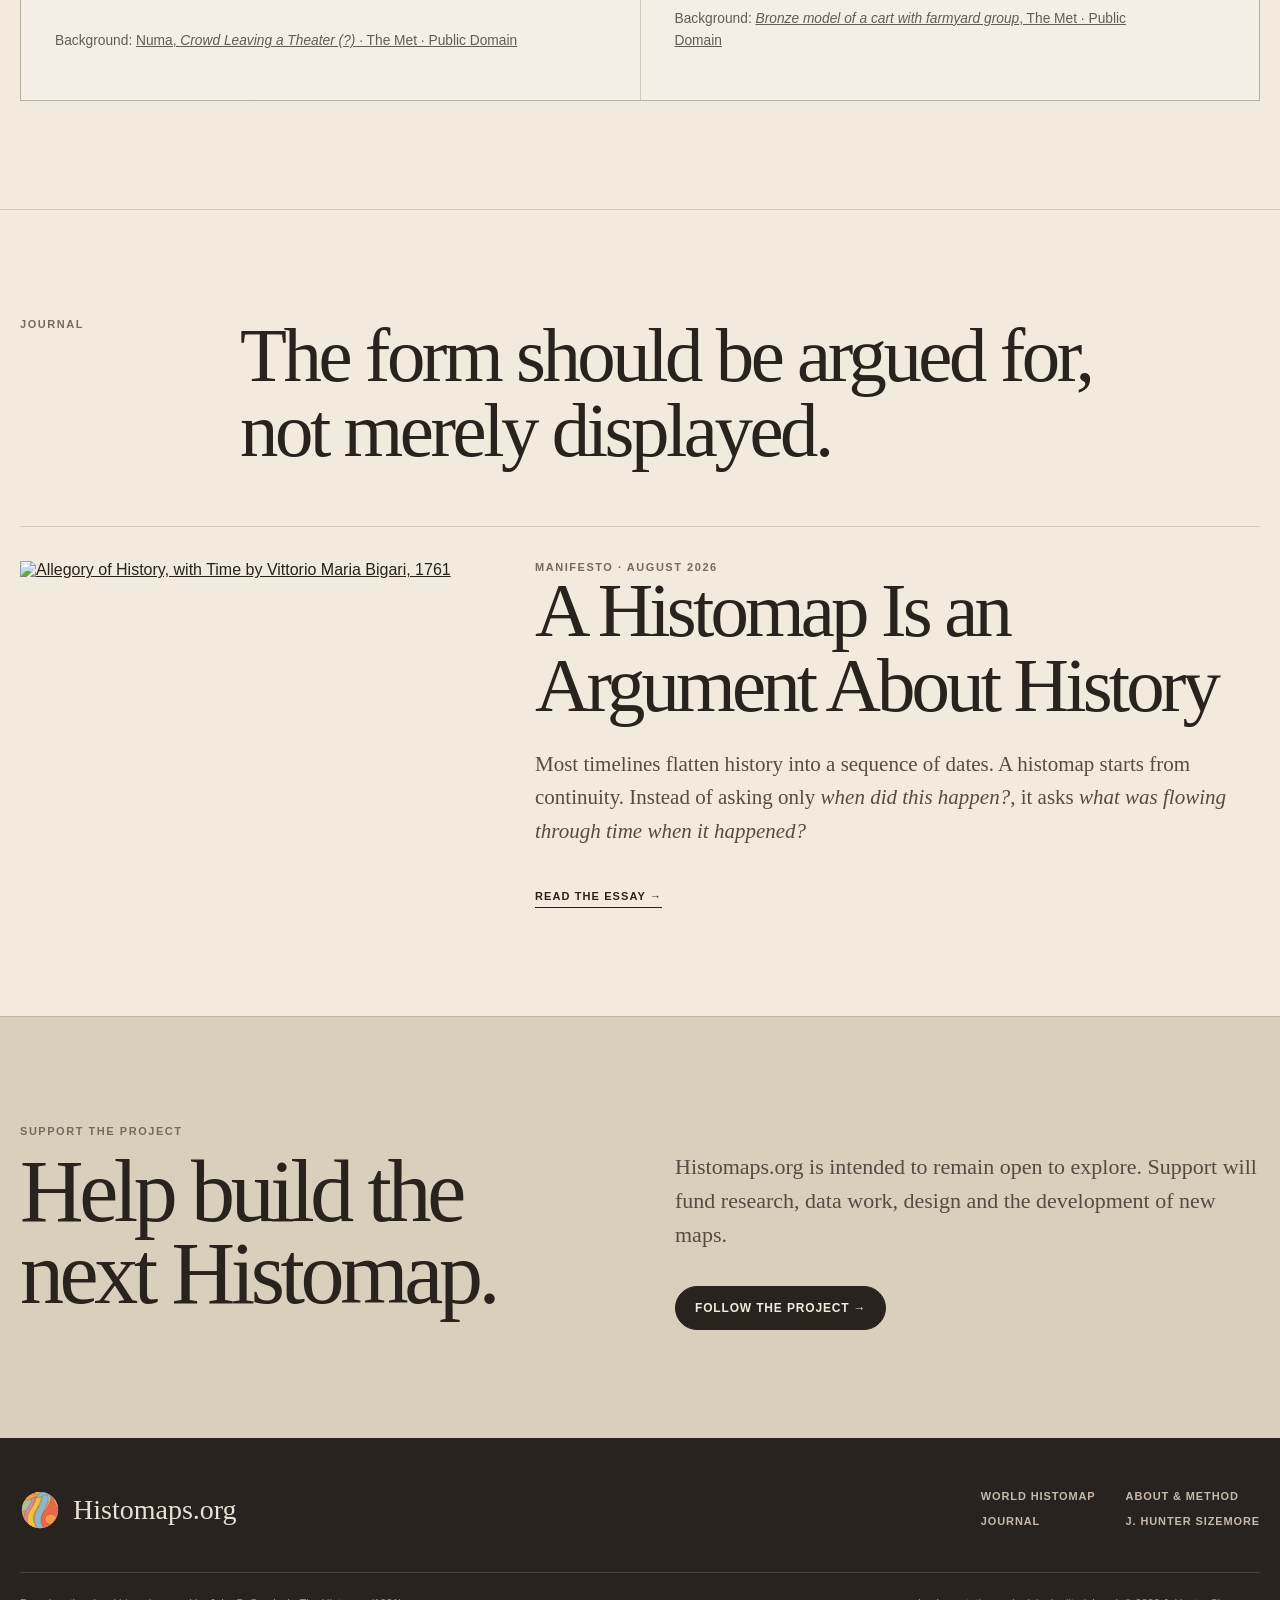
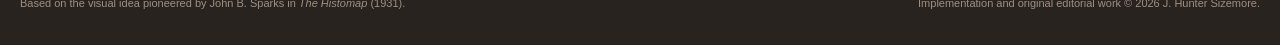
==== commit f9a069fe: "Install verified reconstructed homepage hero" ====
--- a/index.html
+++ b/index.html
@@ -15,7 +15,7 @@
 <link href="https://histomaps.org/" rel="canonical"/>
 <link href="assets/favicon.svg?v=364" rel="icon" type="image/svg+xml"/>
 <link href="assets/site.css" rel="stylesheet"/>
-<link href="assets/editorial-pass.css?v=376" rel="stylesheet"/>
+<link href="assets/editorial-pass.css?v=378" rel="stylesheet"/>
 <title>Histomaps.org — History, seen in streams</title>
 </head>
 <body>
@@ -33,8 +33,8 @@
 <p class="hero-copy">A histomap is a visual argument about history. Civilizations, peoples, ideas and other historical subjects flow through time as streams — growing, shrinking, splitting, merging and disappearing while lives and events unfold within them.</p>
 <div class="actions"><a class="button primary" href="/world/">Explore the World Histomap <span>→</span></a><a class="button ghost" href="/about/">What is a Histomap?</a></div>
 </div>
-<a aria-label="Explore the World Histomap" class="hero-static-map" href="/world/" style="background-image:url('https://raw.githubusercontent.com/jhsizemore/Histomaps/dcf0e3bc1db3c14a7da64ce0b50b4d57f8b6db50/assets/histomap-hero-hires.webp');background-size:cover;background-position:center center;background-repeat:no-repeat;">
-<img alt="Static detail from the current World Histomap showing civilization streams, events and lifelines" src="https://raw.githubusercontent.com/jhsizemore/Histomaps/dcf0e3bc1db3c14a7da64ce0b50b4d57f8b6db50/assets/histomap-hero-hires.webp" fetchpriority="high" decoding="async"/>
+<a aria-label="Explore the World Histomap" class="hero-static-map" href="/world/" style="background-image:url('/assets/histomap-hero-live.webp?v=378');background-size:cover;background-position:center center;background-repeat:no-repeat;">
+<img alt="Static detail from the current World Histomap showing civilization streams, events and lifelines" src="/assets/histomap-hero-live.webp?v=378" fetchpriority="high" decoding="async"/>
 <div class="map-label"><strong>The World Histomap</strong><span>Current interactive public preview</span></div>
 </a>
 </section>
--- a/assets/editorial-pass.css
+++ b/assets/editorial-pass.css
@@ -1,9 +1,9 @@
-/* v0.37.6 restore verified immutable hero */
+/* v0.37.8 verified reconstructed local homepage hero */
 .brand img,
 .footer-brand img{width:40px;height:40px;aspect-ratio:1/1;object-fit:contain}
 
 /* HERO: the actual <img> is visible, with a second known-good local image behind it as a fallback. */
-.hero-static-map{position:relative;display:block;min-height:620px;border-radius:34px;overflow:hidden;background:#e9dfcf url('https://raw.githubusercontent.com/jhsizemore/Histomaps/dcf0e3bc1db3c14a7da64ce0b50b4d57f8b6db50/assets/histomap-hero-hires.webp') center center/cover no-repeat;background-image:url('https://raw.githubusercontent.com/jhsizemore/Histomaps/dcf0e3bc1db3c14a7da64ce0b50b4d57f8b6db50/assets/histomap-hero-hires.webp')!important;border:1px solid rgba(45,38,31,.14);box-shadow:0 28px 70px rgba(66,48,34,.15);text-decoration:none;isolation:isolate}
+.hero-static-map{position:relative;display:block;min-height:620px;border-radius:34px;overflow:hidden;background:#e9dfcf url('/assets/histomap-hero-live.webp?v=378') center center/cover no-repeat;background-image:url('/assets/histomap-hero-live.webp?v=378')!important;border:1px solid rgba(45,38,31,.14);box-shadow:0 28px 70px rgba(66,48,34,.15);text-decoration:none;isolation:isolate}
 .hero-static-map>img{display:block!important;position:absolute;inset:0;z-index:0;width:100%;height:100%;max-width:none;object-fit:cover;object-position:center center}
 .hero-static-map:after{content:"";position:absolute;inset:0;z-index:1;pointer-events:none;background:linear-gradient(180deg,rgba(255,255,255,.03),transparent 55%,rgba(26,19,15,.10))}
 .hero-static-map .map-label{z-index:2;background:rgba(242,234,220,.95)}
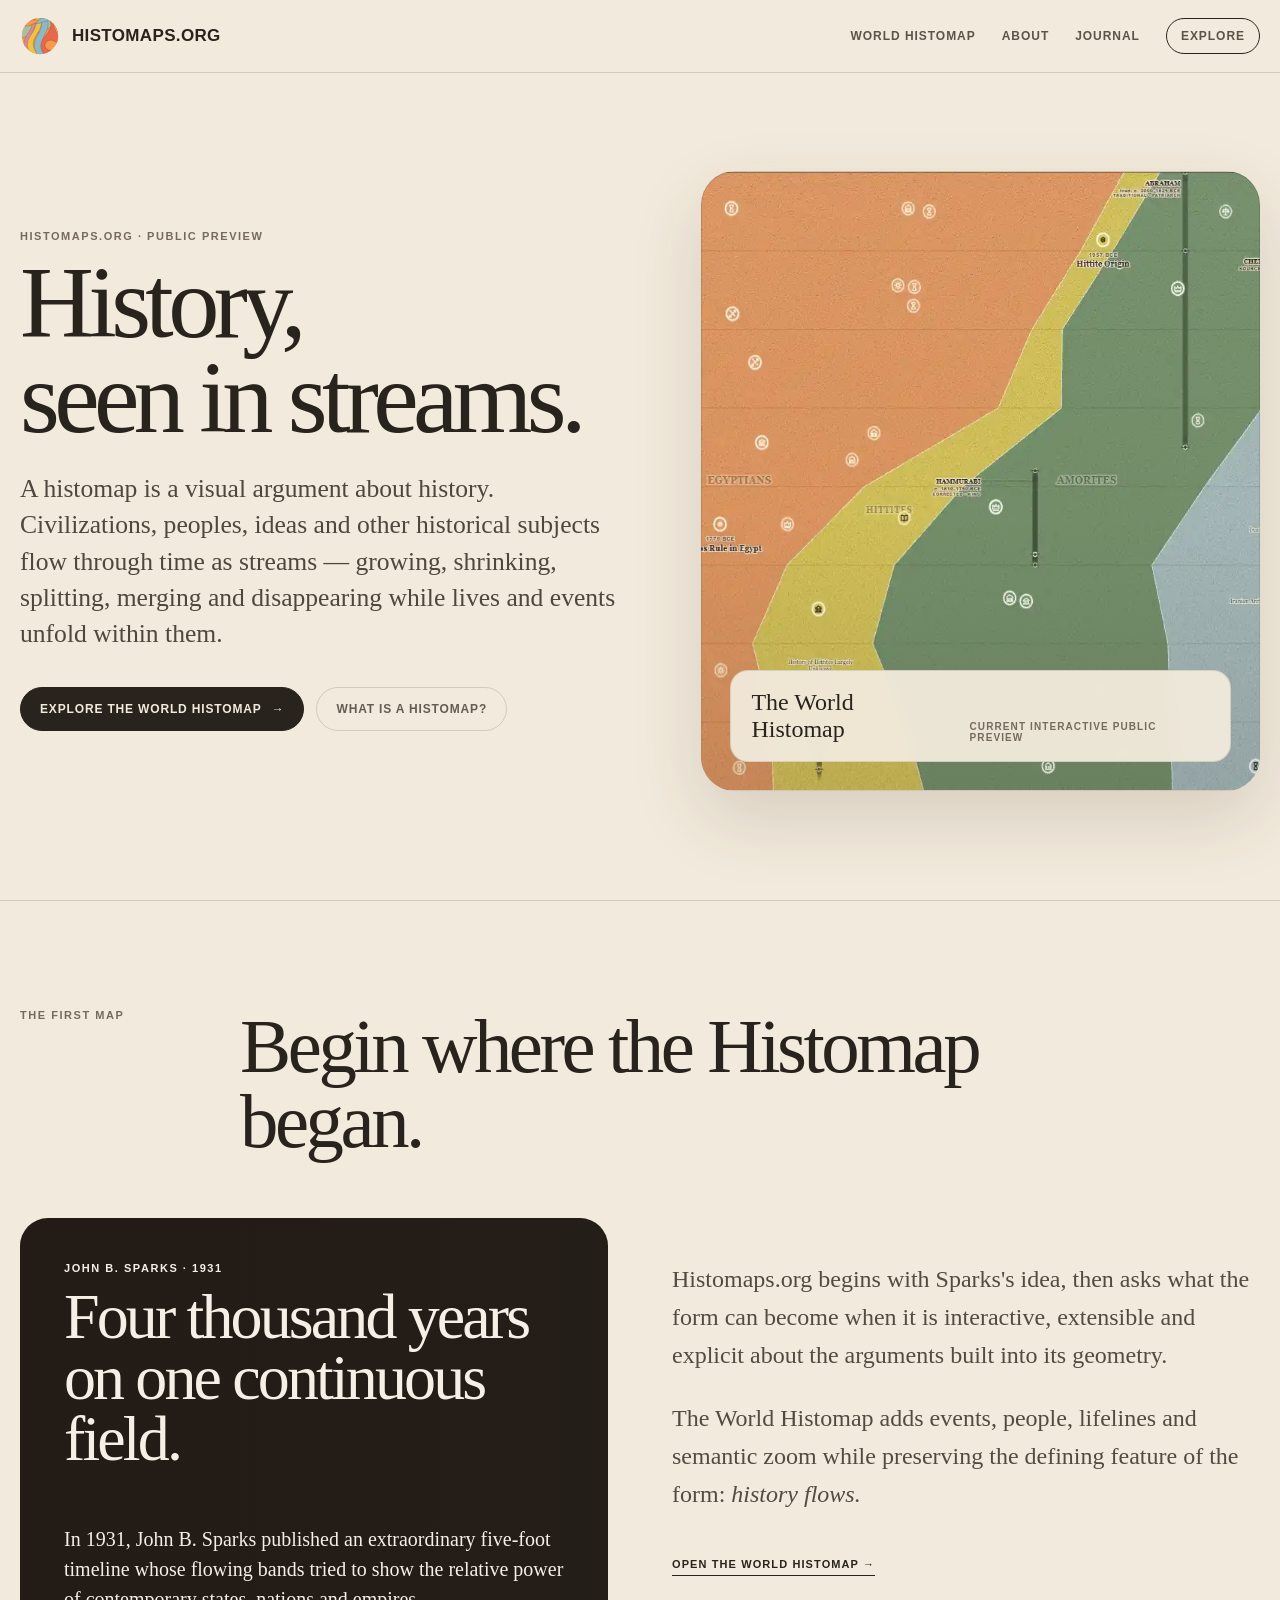
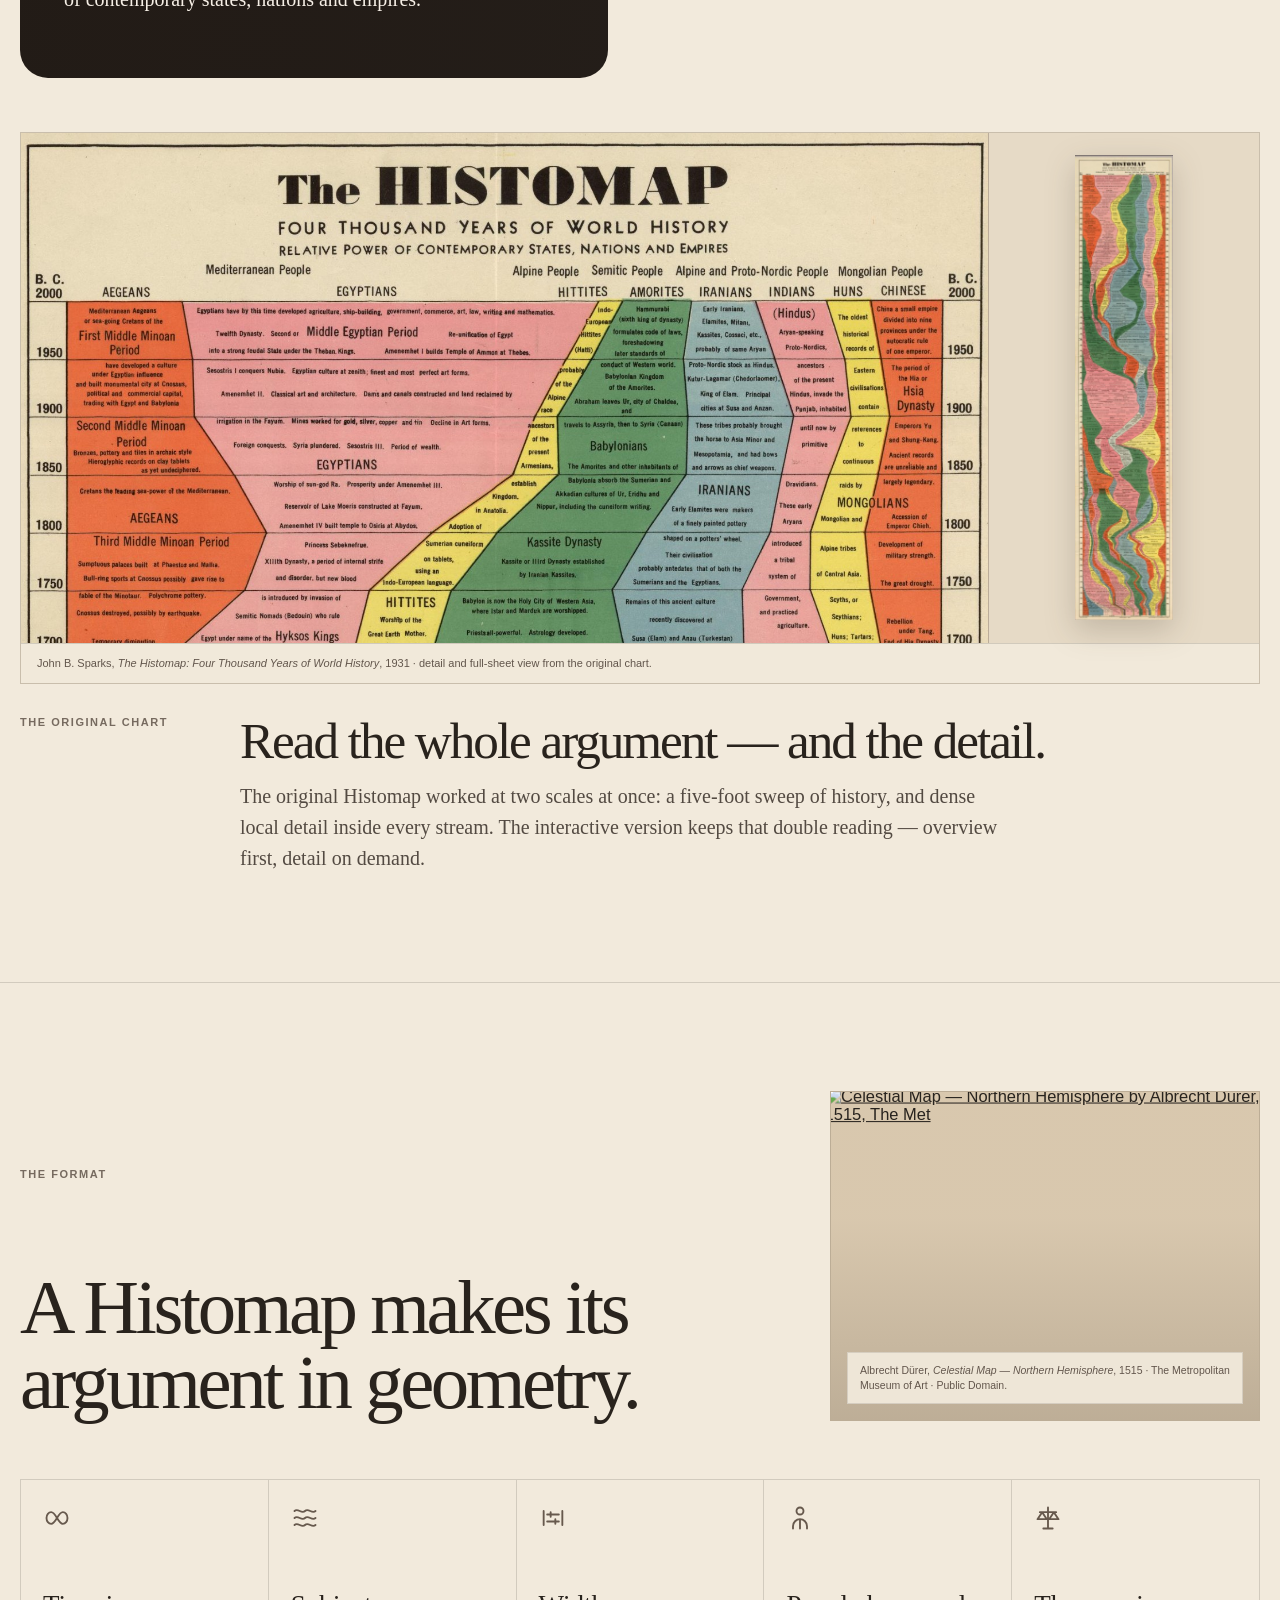
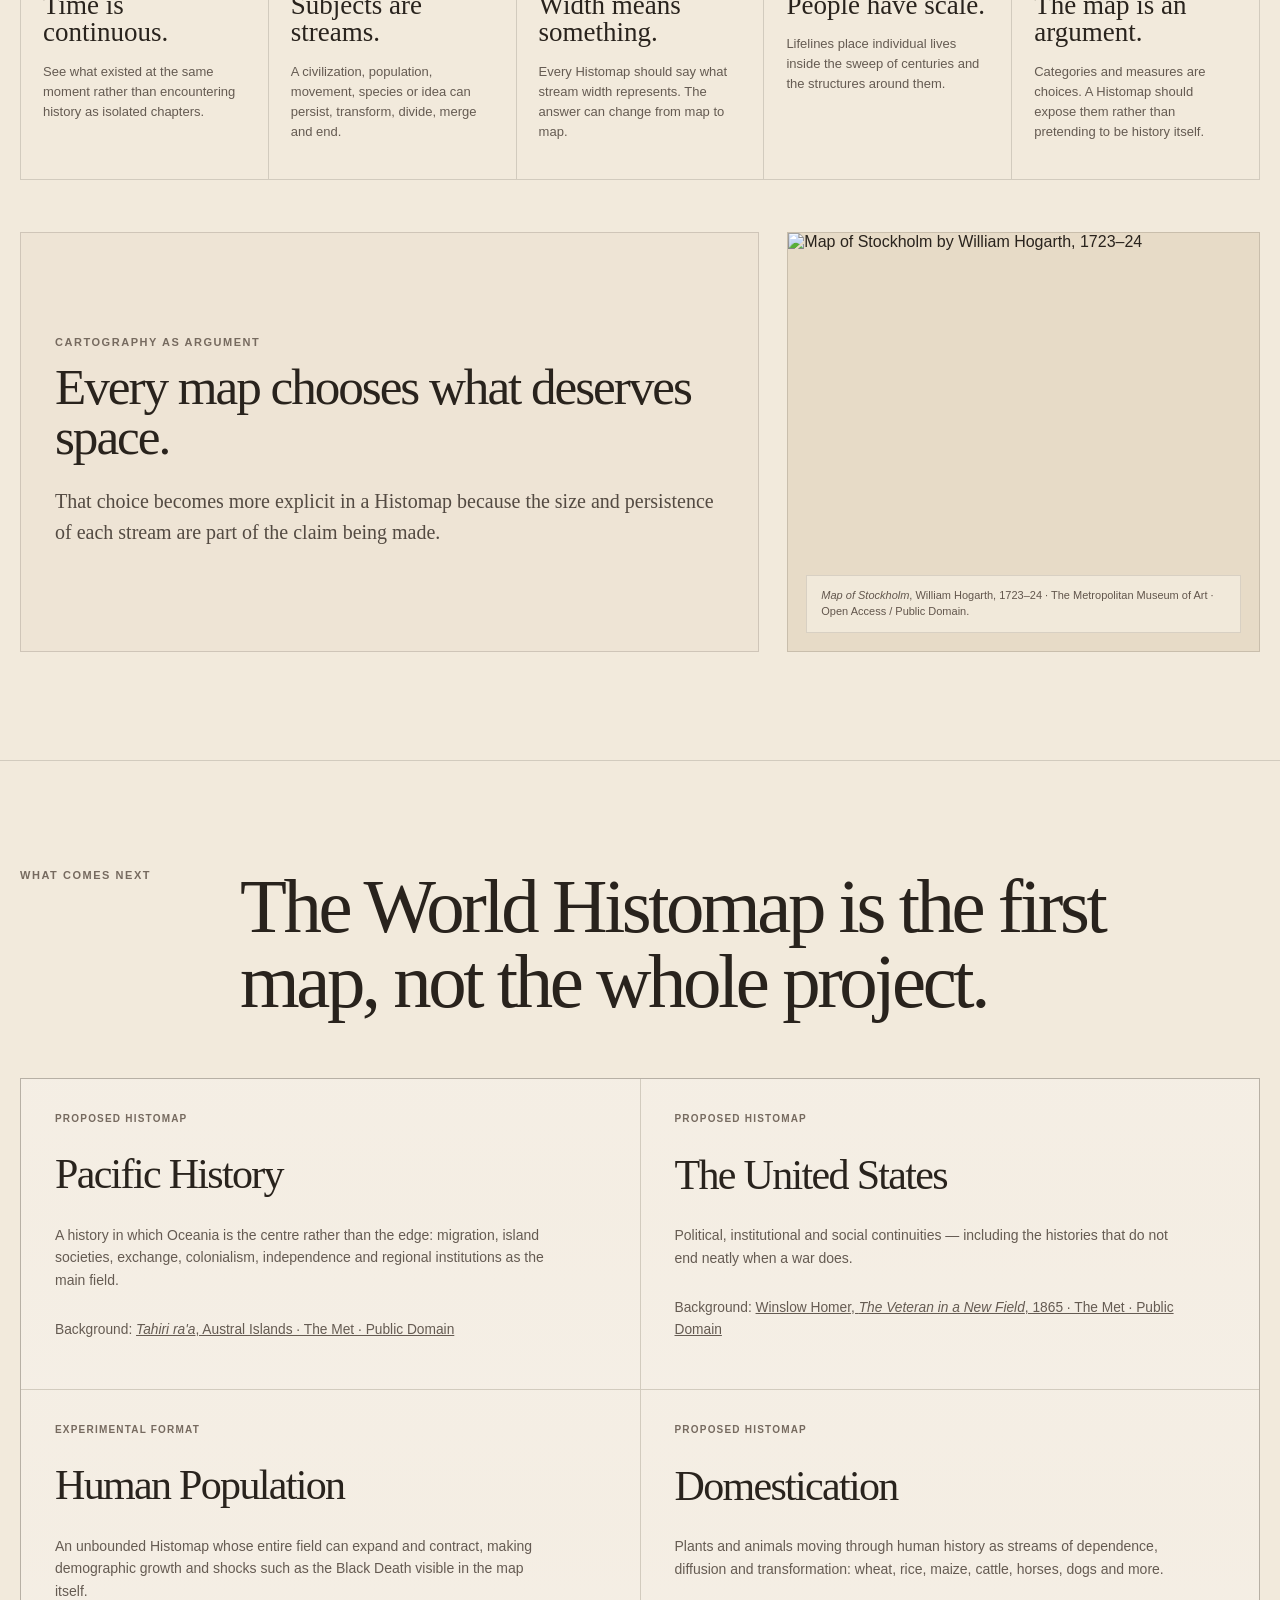
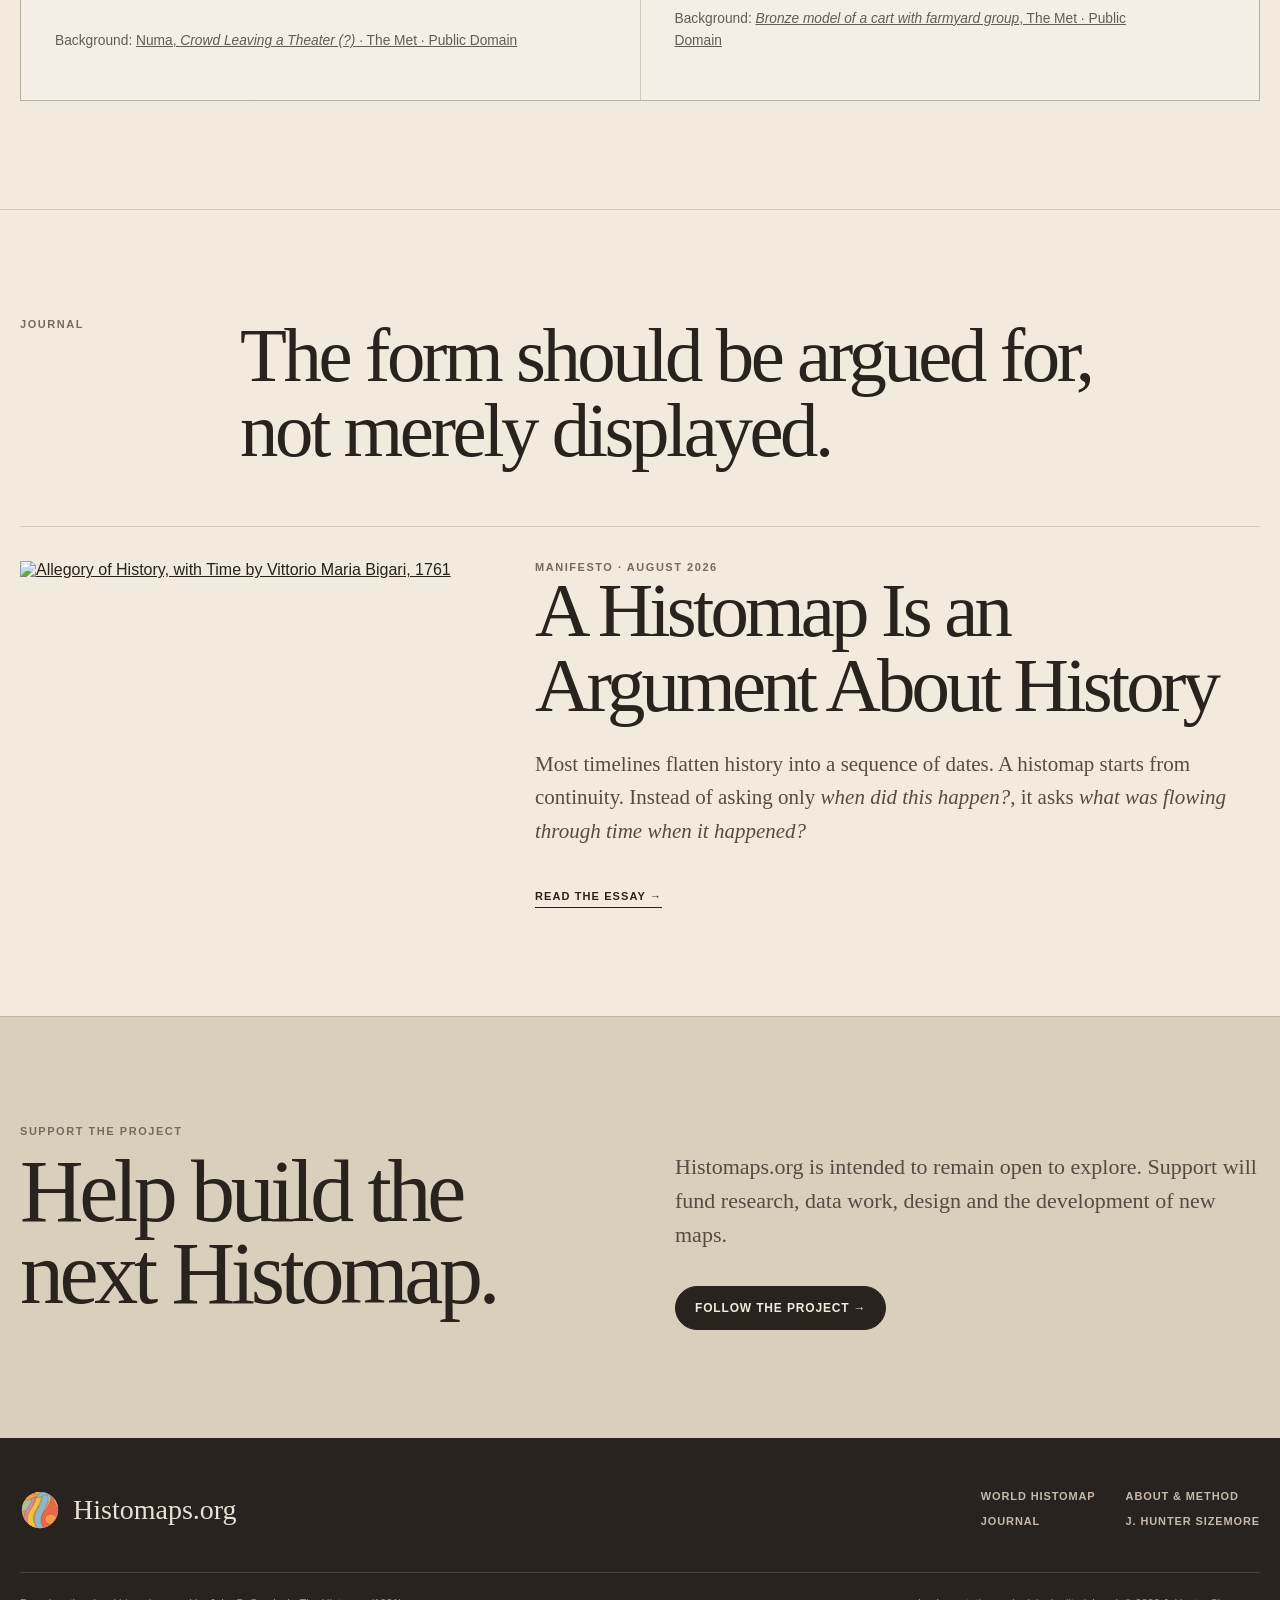
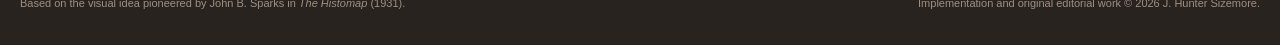
==== commit 3270f692: "Use uploaded original Histomap images" ====
--- a/index.html
+++ b/index.html
@@ -53,8 +53,8 @@
 </div>
 </div>
 <div class="sparks-gallery">
-<div class="sparks-detail"><img src="https://raw.githubusercontent.com/jhsizemore/Histomaps/f6938cd8fee3252ed8755cf1f28e6c338a37aa41/assets/histomap-original-drive.jpg" alt="Detail from the original 1931 Histomap"></div>
-<div class="sparks-full"><img src="https://raw.githubusercontent.com/jhsizemore/Histomaps/f6938cd8fee3252ed8755cf1f28e6c338a37aa41/assets/histomap-long-drive.jpg" alt="Full original 1931 Histomap"></div>
+<div class="sparks-detail"><img src="/assets/histomap-original.jpg" alt="Detail from the original 1931 Histomap"></div>
+<div class="sparks-full"><img src="/assets/histomap-long.jpg" alt="Full original 1931 Histomap"></div>
 <div class="sparks-caption">John B. Sparks, <em>The Histomap: Four Thousand Years of World History</em>, 1931 · detail and full-sheet view from the original chart.</div>
 </div>
 <div class="sparks-copy-row"><div class="eyebrow">The original chart</div><div><h3>Read the whole argument — and the detail.</h3><p>The original Histomap worked at two scales at once: a five-foot sweep of history, and dense local detail inside every stream. The interactive version keeps that double reading — overview first, detail on demand.</p></div></div>
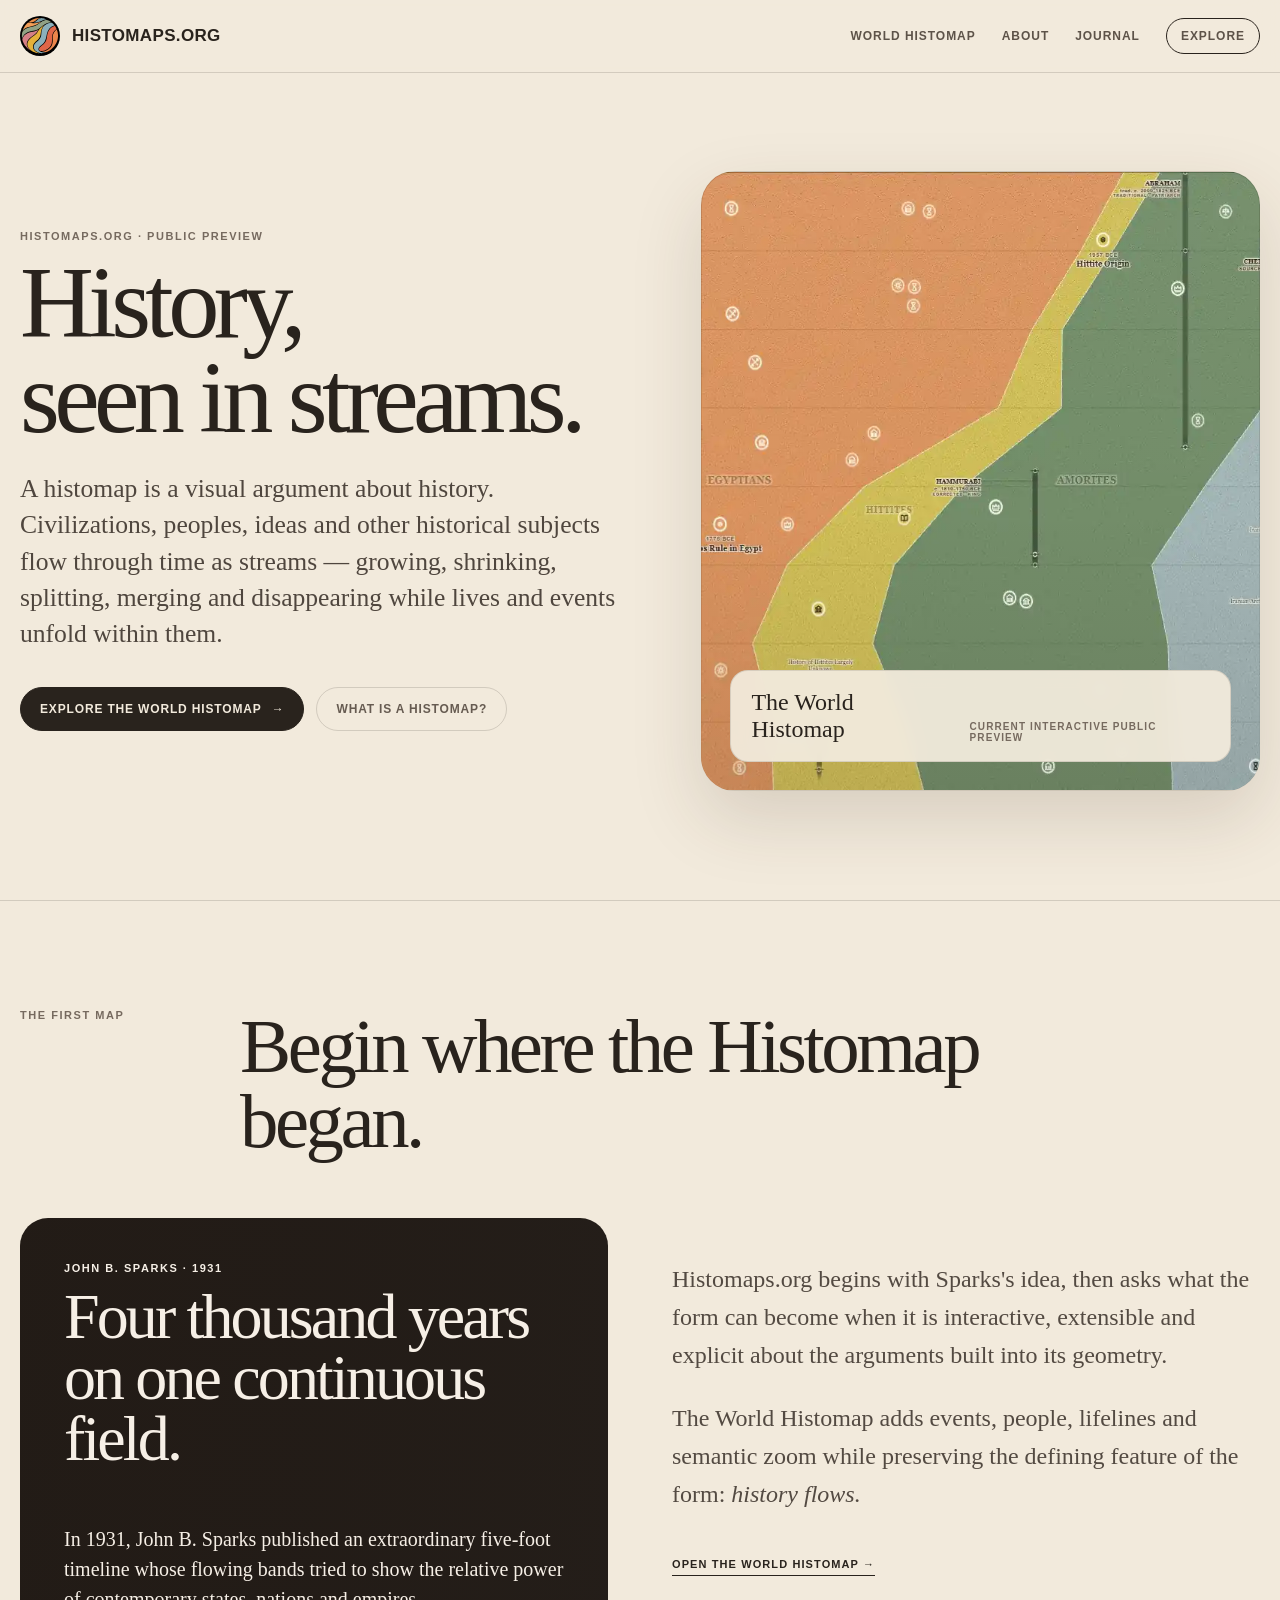
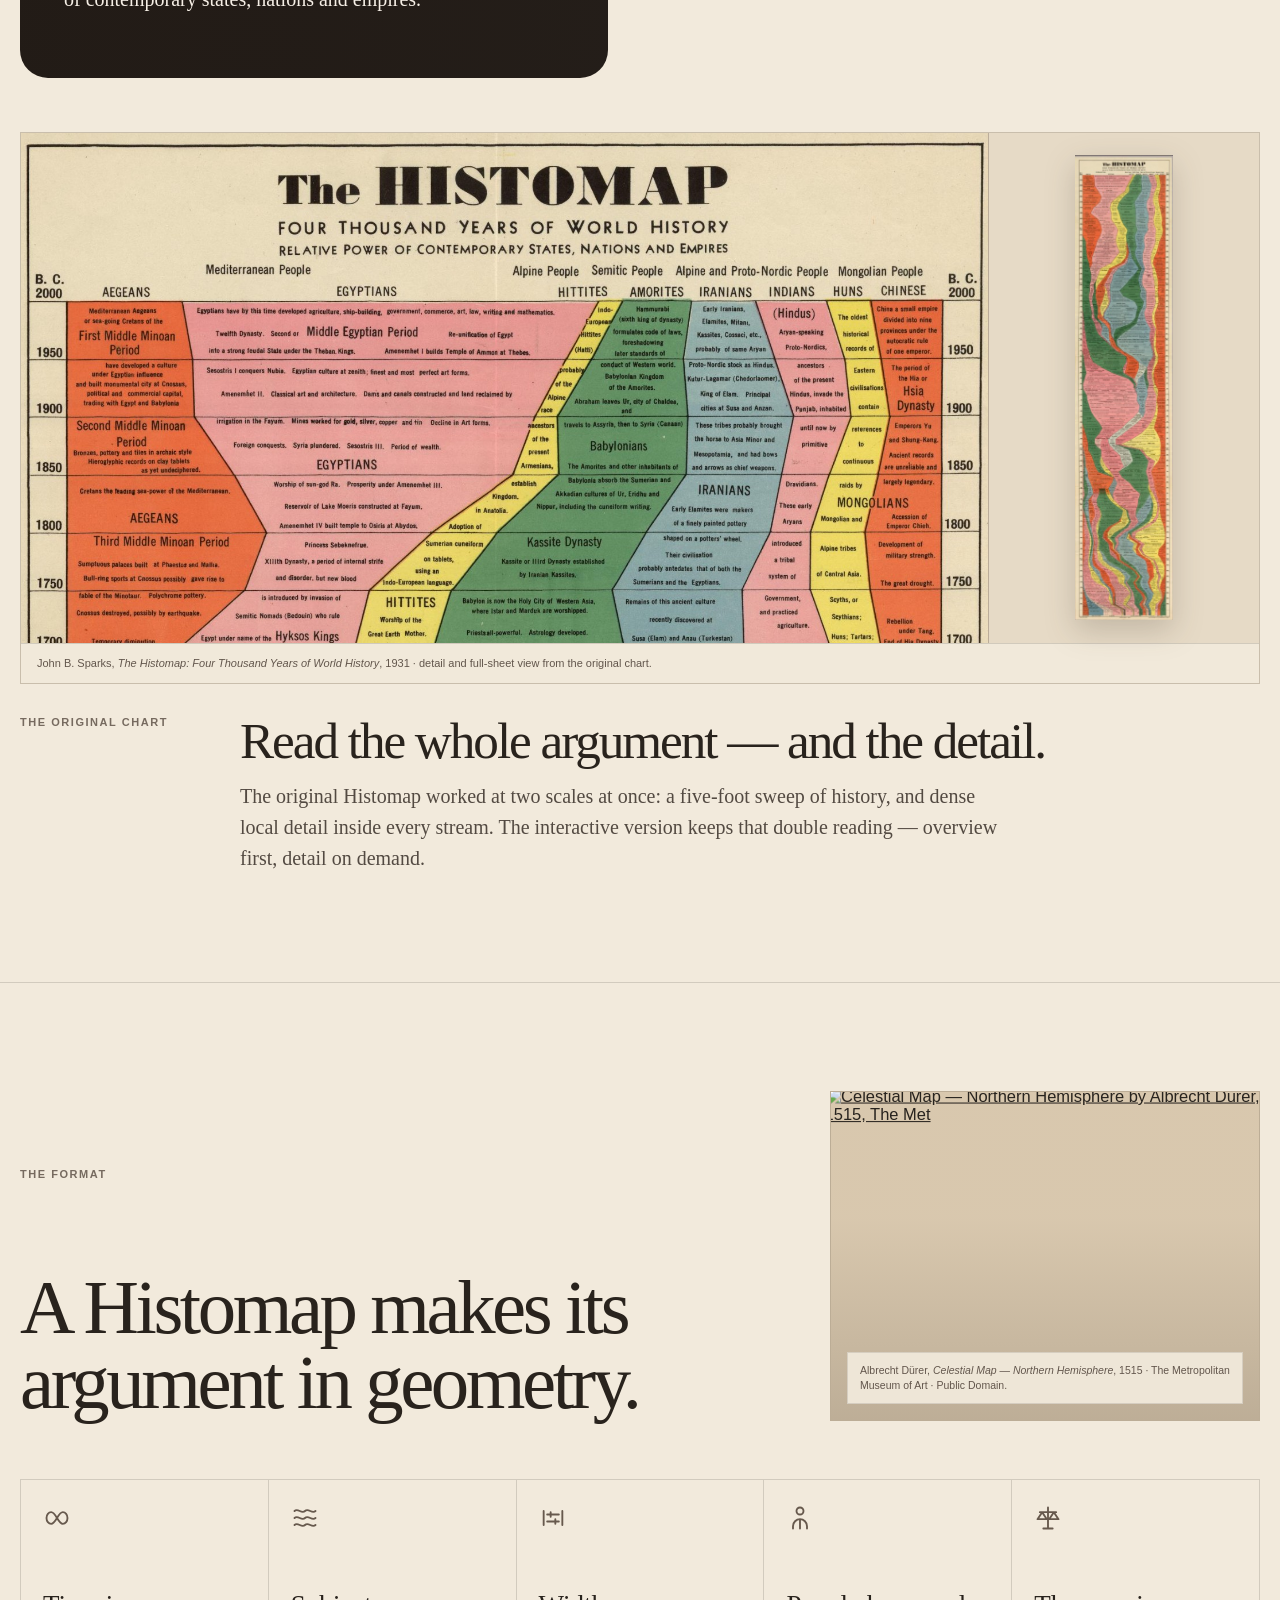
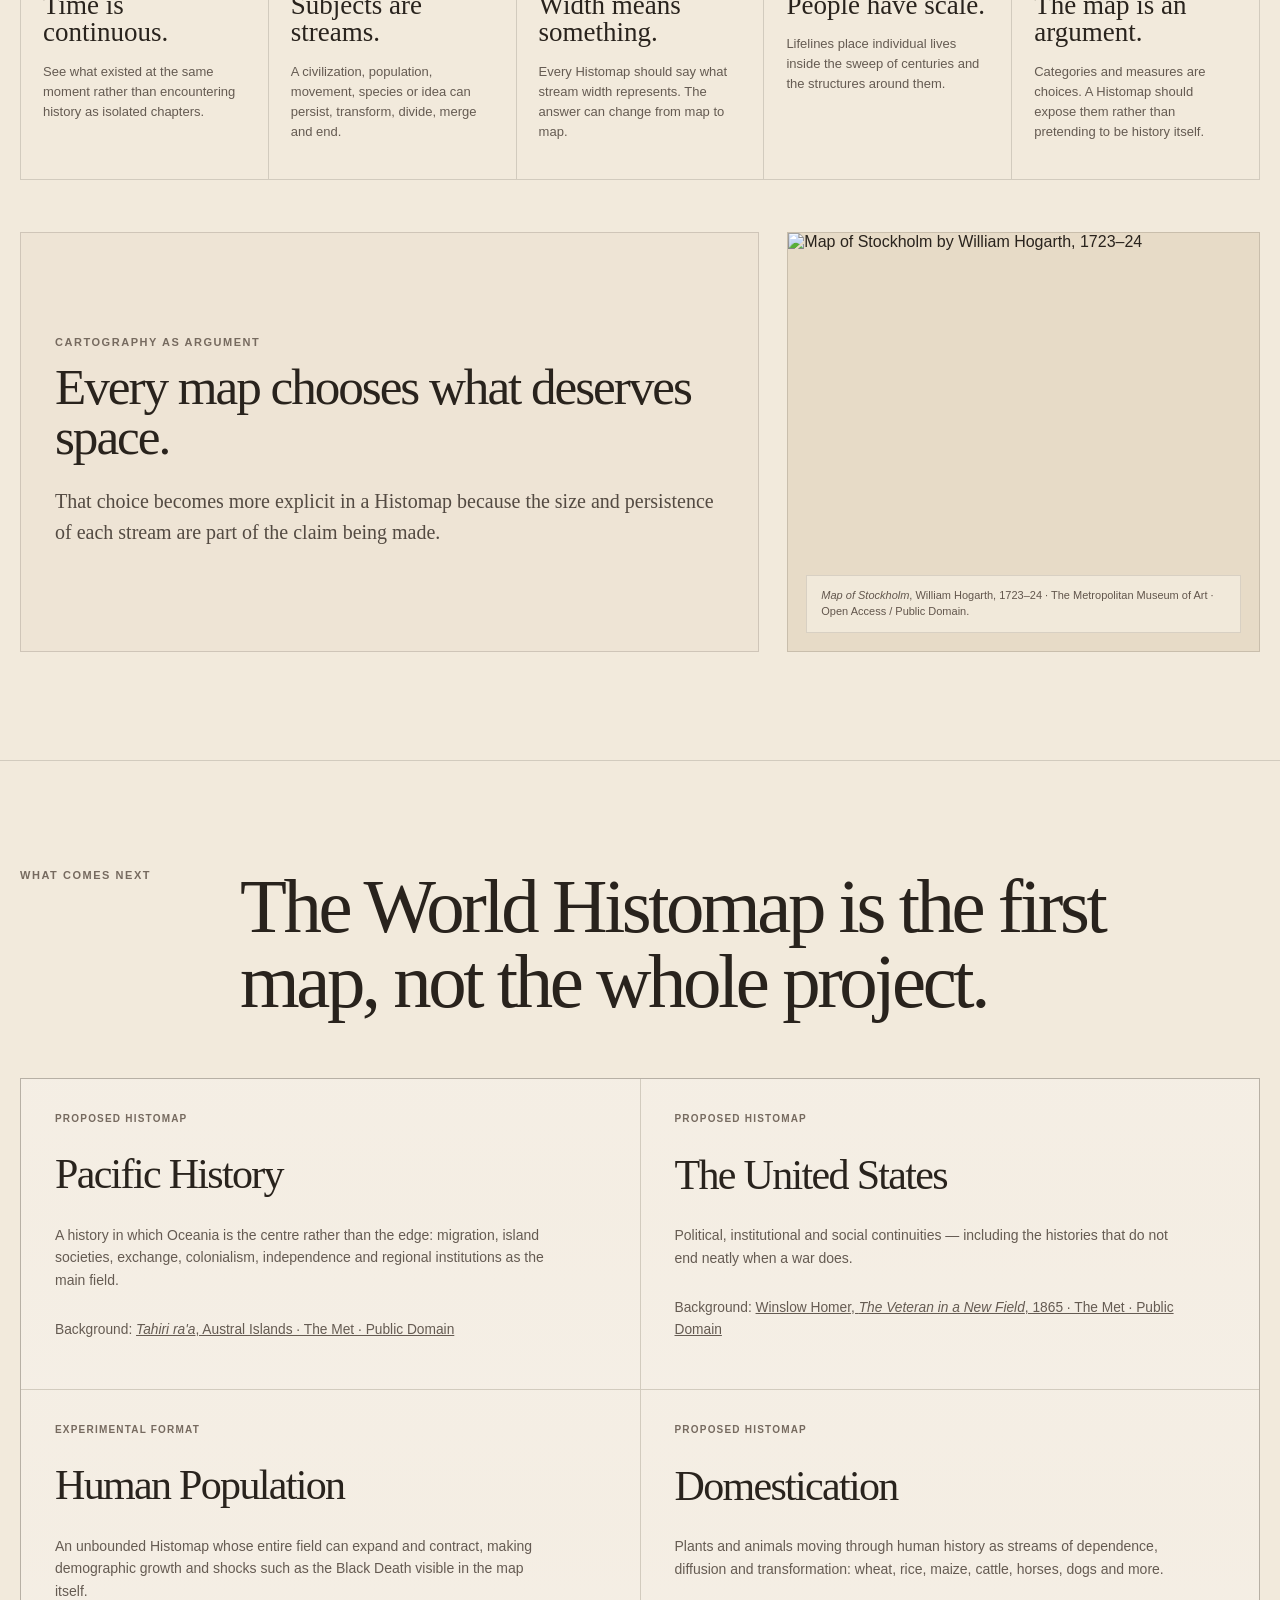
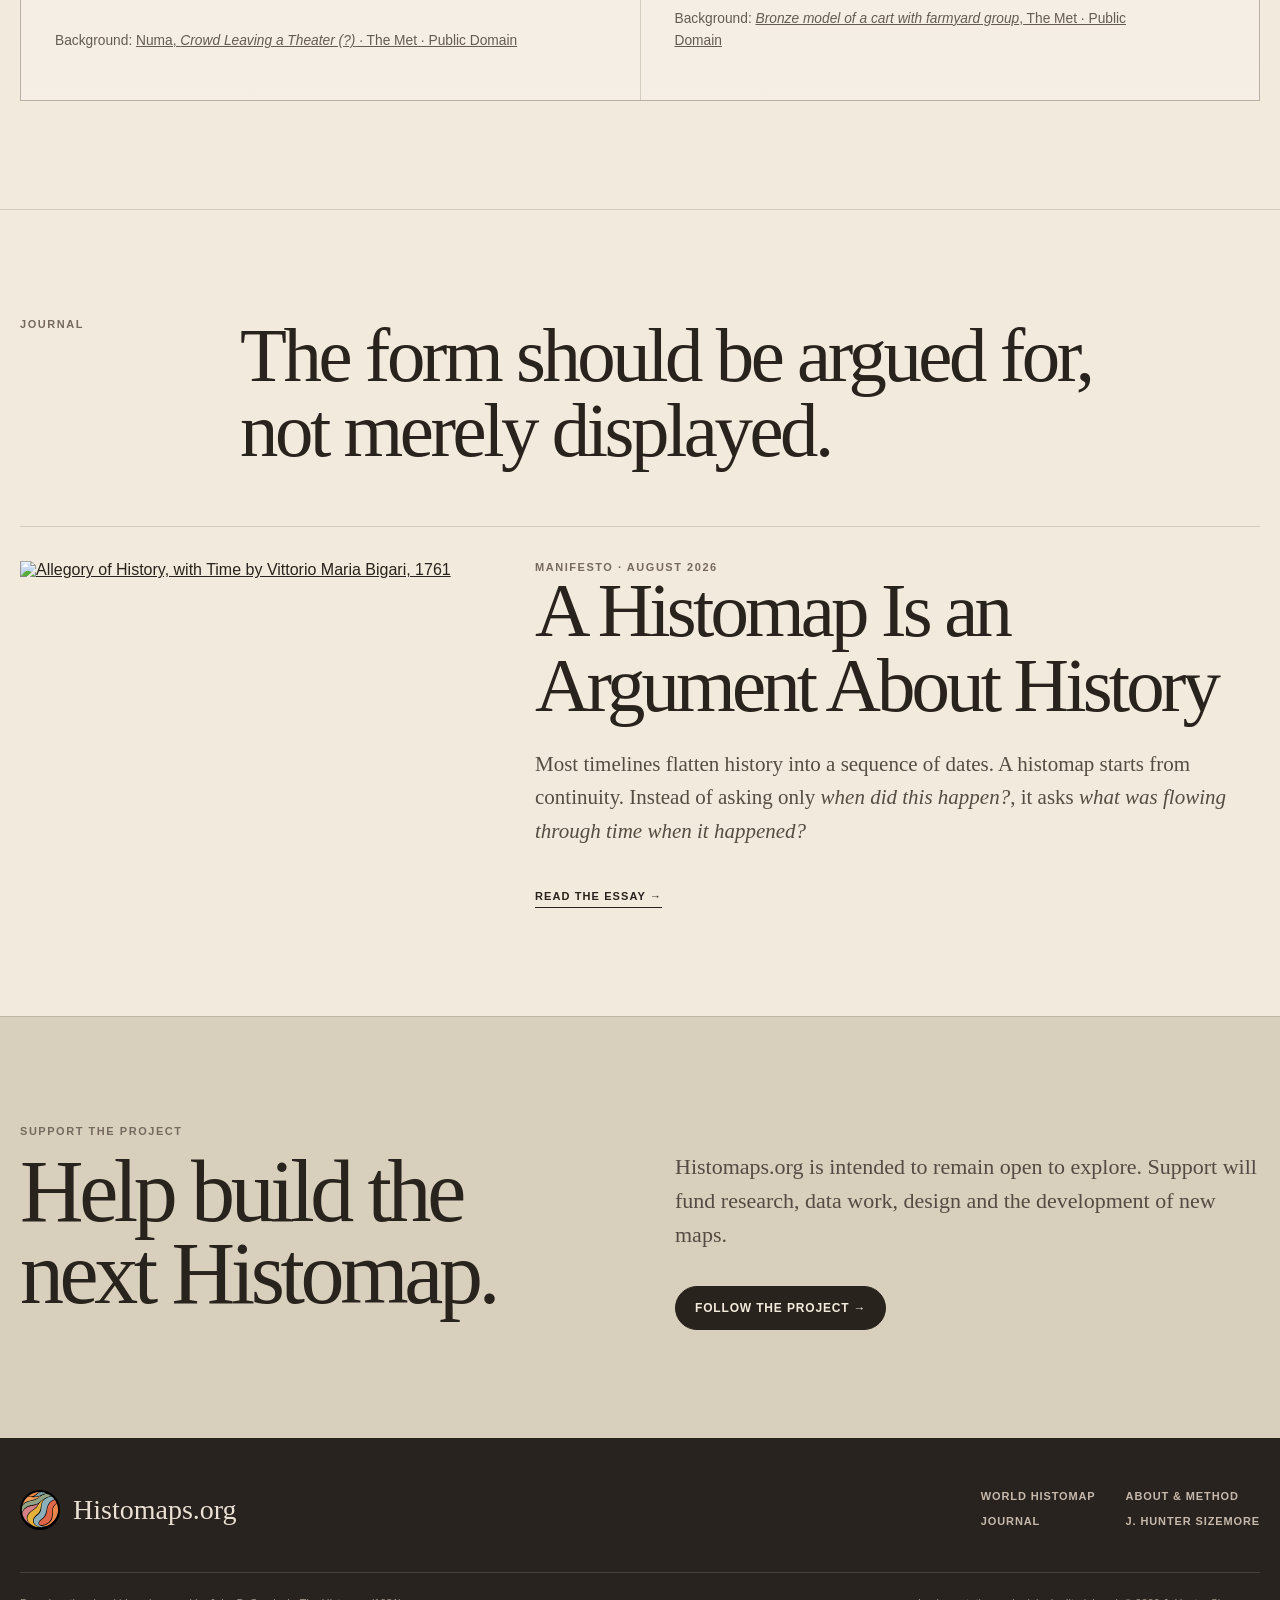
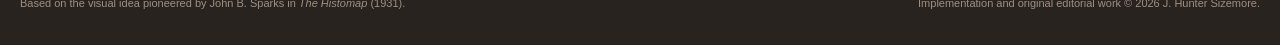
==== commit b223fd78: "Refresh canonical Histomaps logo across homepage" ====
--- a/index.html
+++ b/index.html
@@ -13,7 +13,7 @@
 <meta content="website" property="og:type"/>
 <meta content="https://histomaps.org/" property="og:url"/>
 <link href="https://histomaps.org/" rel="canonical"/>
-<link href="assets/favicon.svg?v=364" rel="icon" type="image/svg+xml"/>
+<link href="assets/favicon.svg?v=365" rel="icon" type="image/svg+xml"/>
 <link href="assets/site.css" rel="stylesheet"/>
 <link href="assets/editorial-pass.css?v=378" rel="stylesheet"/>
 <title>Histomaps.org — History, seen in streams</title>
@@ -21,7 +21,7 @@
 <body>
 <header class="site-header">
 <div class="shell nav">
-<a class="brand" href="/"><img alt="" src="assets/histomap-logo.svg?v=364"/><span class="brand-name">HISTOMAPS.ORG</span></a>
+<a class="brand" href="/"><img alt="" src="assets/histomap-logo.svg?v=365"/><span class="brand-name">HISTOMAPS.ORG</span></a>
 <nav aria-label="Primary navigation" class="nav-links"><a href="/world/">World Histomap</a><a href="/about/">About</a><a href="/journal/">Journal</a><a class="nav-cta" href="/world/">Explore</a></nav>
 </div>
 </header>
@@ -65,7 +65,7 @@
 <div class="section-head format-head">
 <div class="eyebrow">The format</div>
 <h2>A Histomap makes its argument in geometry.</h2>
-<figure class="format-art"><a href="https://www.metmuseum.org/art/collection/search/358366" rel="noopener" target="_blank"><img alt="Celestial Map — Northern Hemisphere by Albrecht Dürer, 1515, The Met" loading="lazy" src="https://collectionapi.metmuseum.org/api/collection/v1/iiif/358366/746613/main-image"/></a><figcaption>Albrecht Dürer, <em>Celestial Map — Northern Hemisphere</em>, 1515 · The Metropolitan Museum of Art · Public Domain.</figcaption></figure>
+<figure class="format-art"><a href="https://www.metmuseum.org/art/collection/search/358366" rel="noopener" target="_blank"><img alt="Celestial Map — Northern Hemisphere by Albrecht Dürer, 1515, The Met" loading="lazy" src="https://collectionapi.metmuseum.org/api/collection/v1/iiif/358366/725771/main-image"/></a><figcaption>Albrecht Dürer, <em>Celestial Map — Northern Hemisphere</em>, 1515 · The Metropolitan Museum of Art · Public Domain.</figcaption></figure>
 </div>
 <div class="rules">
 <article class="rule"><svg aria-hidden="true" class="rule-icon" viewbox="0 0 24 24"><path d="M7 7c-2.2 0-4 2.2-4 5s1.8 5 4 5c4 0 6-10 10-10 2.2 0 4 2.2 4 5s-1.8 5-4 5C13 17 11 7 7 7Z"></path></svg><h3>Time is continuous.</h3><p>See what existed at the same moment rather than encountering history as isolated chapters.</p></article>
@@ -102,6 +102,6 @@
 </section>
 <section class="section support" id="support"><div class="shell support-wrap"><div><div class="eyebrow">Support the project</div><h2>Help build the next Histomap.</h2></div><div><p>Histomaps.org is intended to remain open to explore. Support will fund research, data work, design and the development of new maps.</p><div class="actions"><a class="button primary" href="/about/#support">Follow the project →</a></div></div></div></section>
 </main>
-<footer class="site-footer"><div class="shell"><div class="footer-grid"><div class="footer-brand"><img alt="" src="assets/histomap-logo.svg?v=364"/><span>Histomaps.org</span></div><nav aria-label="Footer navigation" class="footer-links"><a href="/world/">World Histomap</a><a href="/about/">About &amp; Method</a><a href="/journal/">Journal</a><a href="https://kliawota.design">J. Hunter Sizemore</a></nav></div><div class="footer-meta"><span>Based on the visual idea pioneered by John B. Sparks in <em>The Histomap</em> (1931).</span><span>Implementation and original editorial work © 2026 J. Hunter Sizemore.</span></div></div></footer>
+<footer class="site-footer"><div class="shell"><div class="footer-grid"><div class="footer-brand"><img alt="" src="assets/histomap-logo.svg?v=365"/><span>Histomaps.org</span></div><nav aria-label="Footer navigation" class="footer-links"><a href="/world/">World Histomap</a><a href="/about/">About &amp; Method</a><a href="/journal/">Journal</a><a href="https://kliawota.design">J. Hunter Sizemore</a></nav></div><div class="footer-meta"><span>Based on the visual idea pioneered by John B. Sparks in <em>The Histomap</em> (1931).</span><span>Implementation and original editorial work © 2026 J. Hunter Sizemore.</span></div></div></footer>
 </body>
 </html>
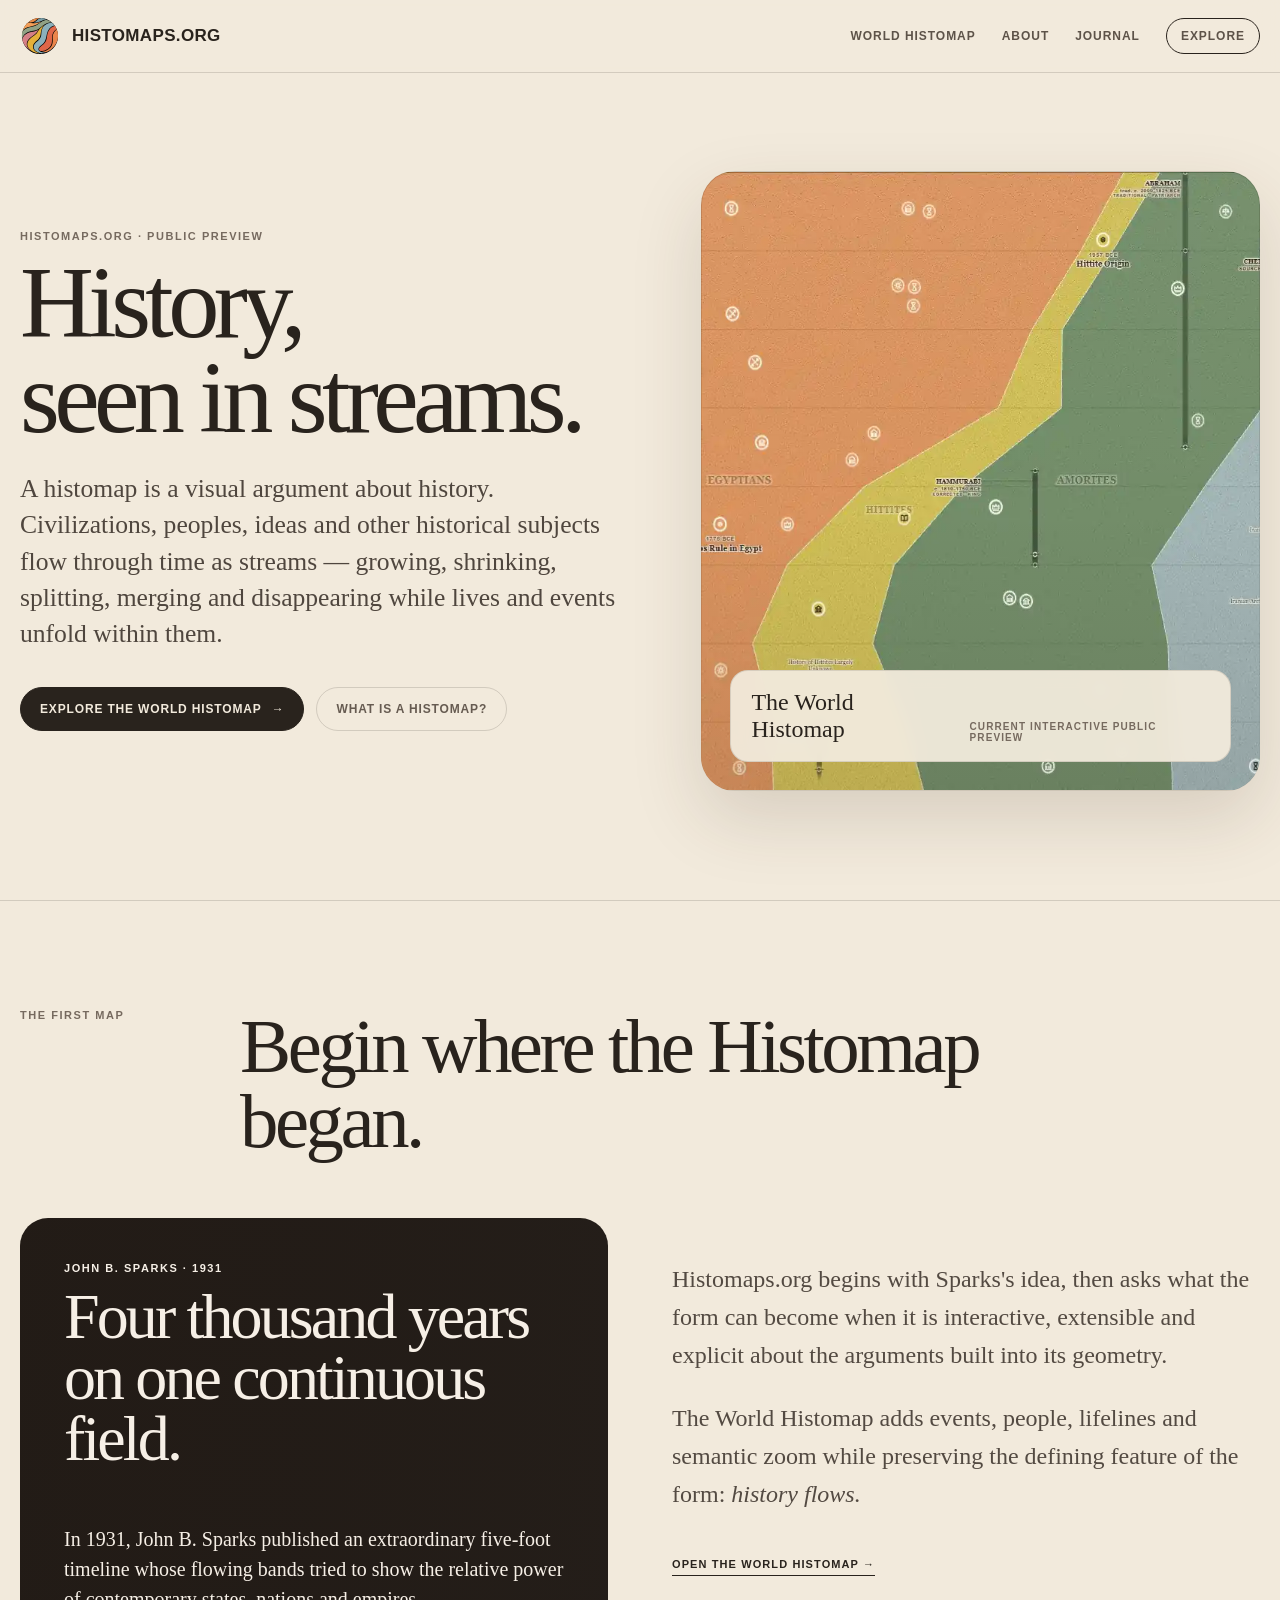
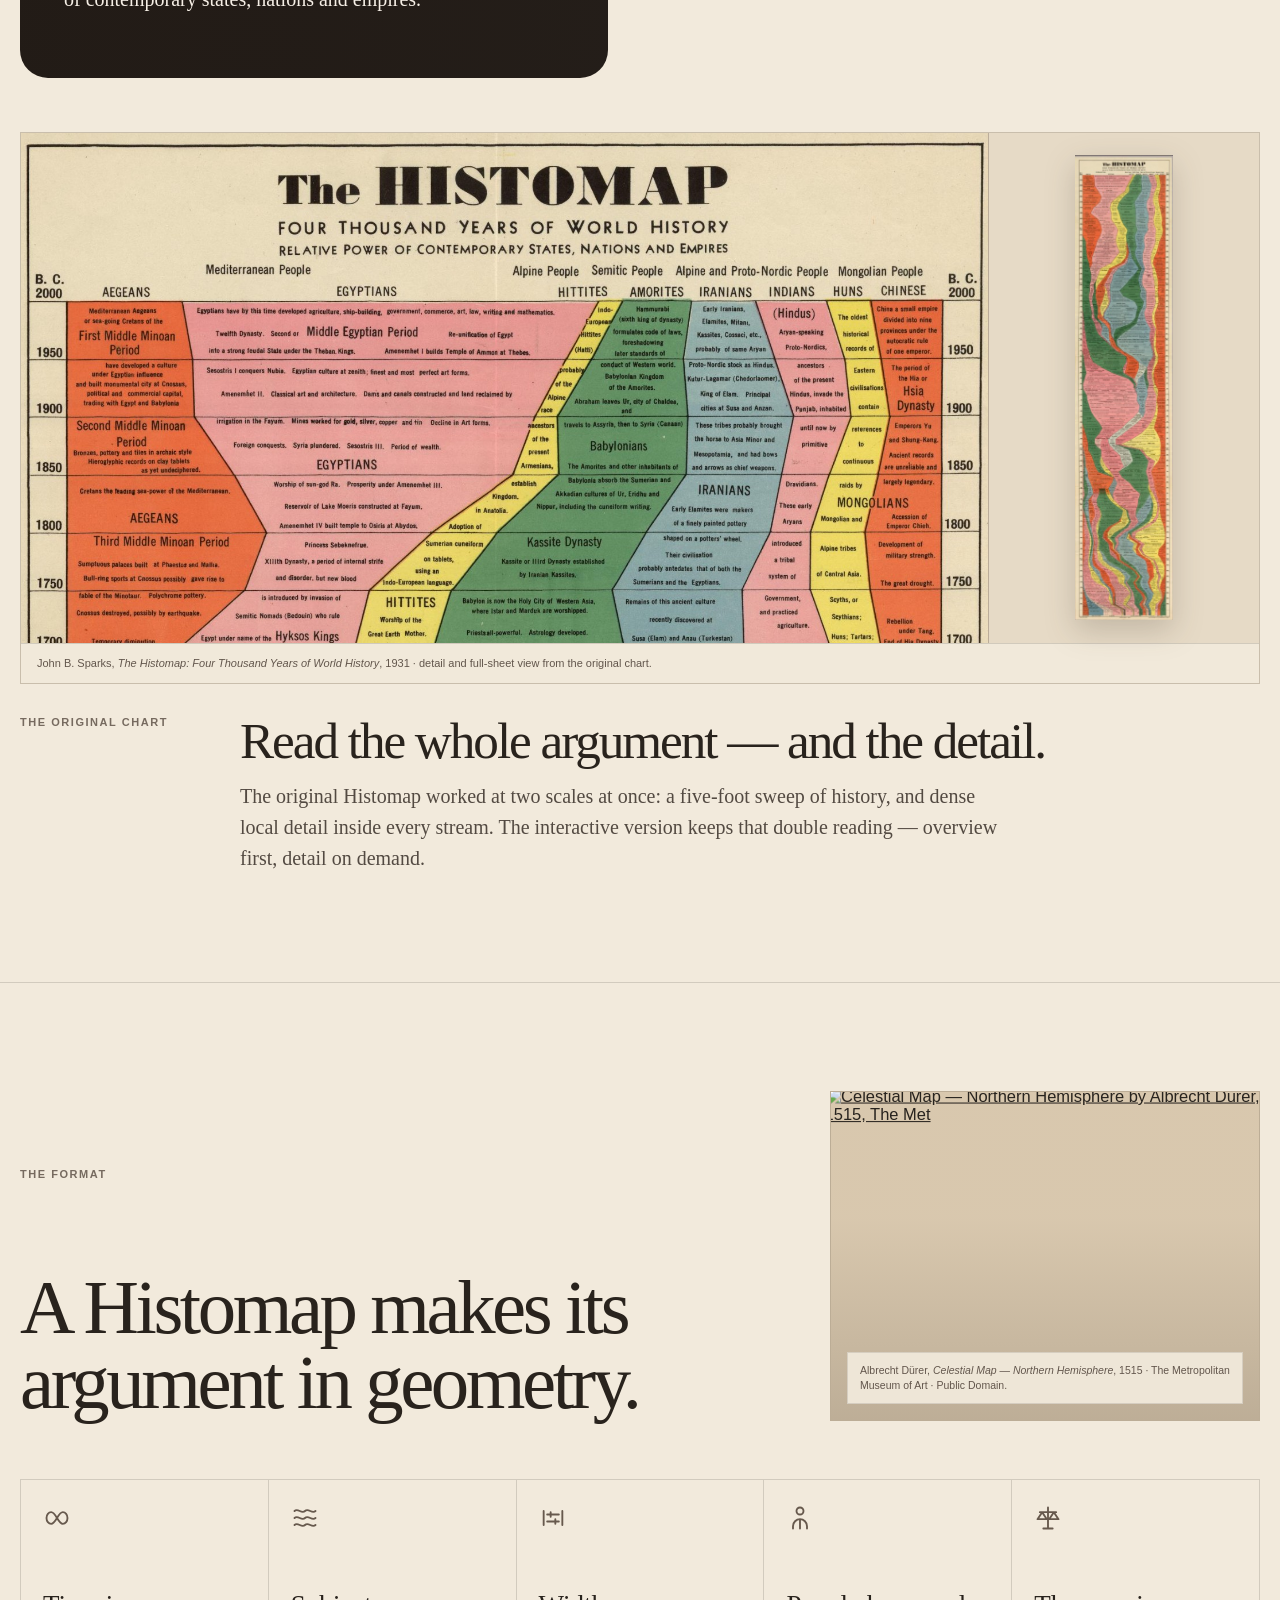
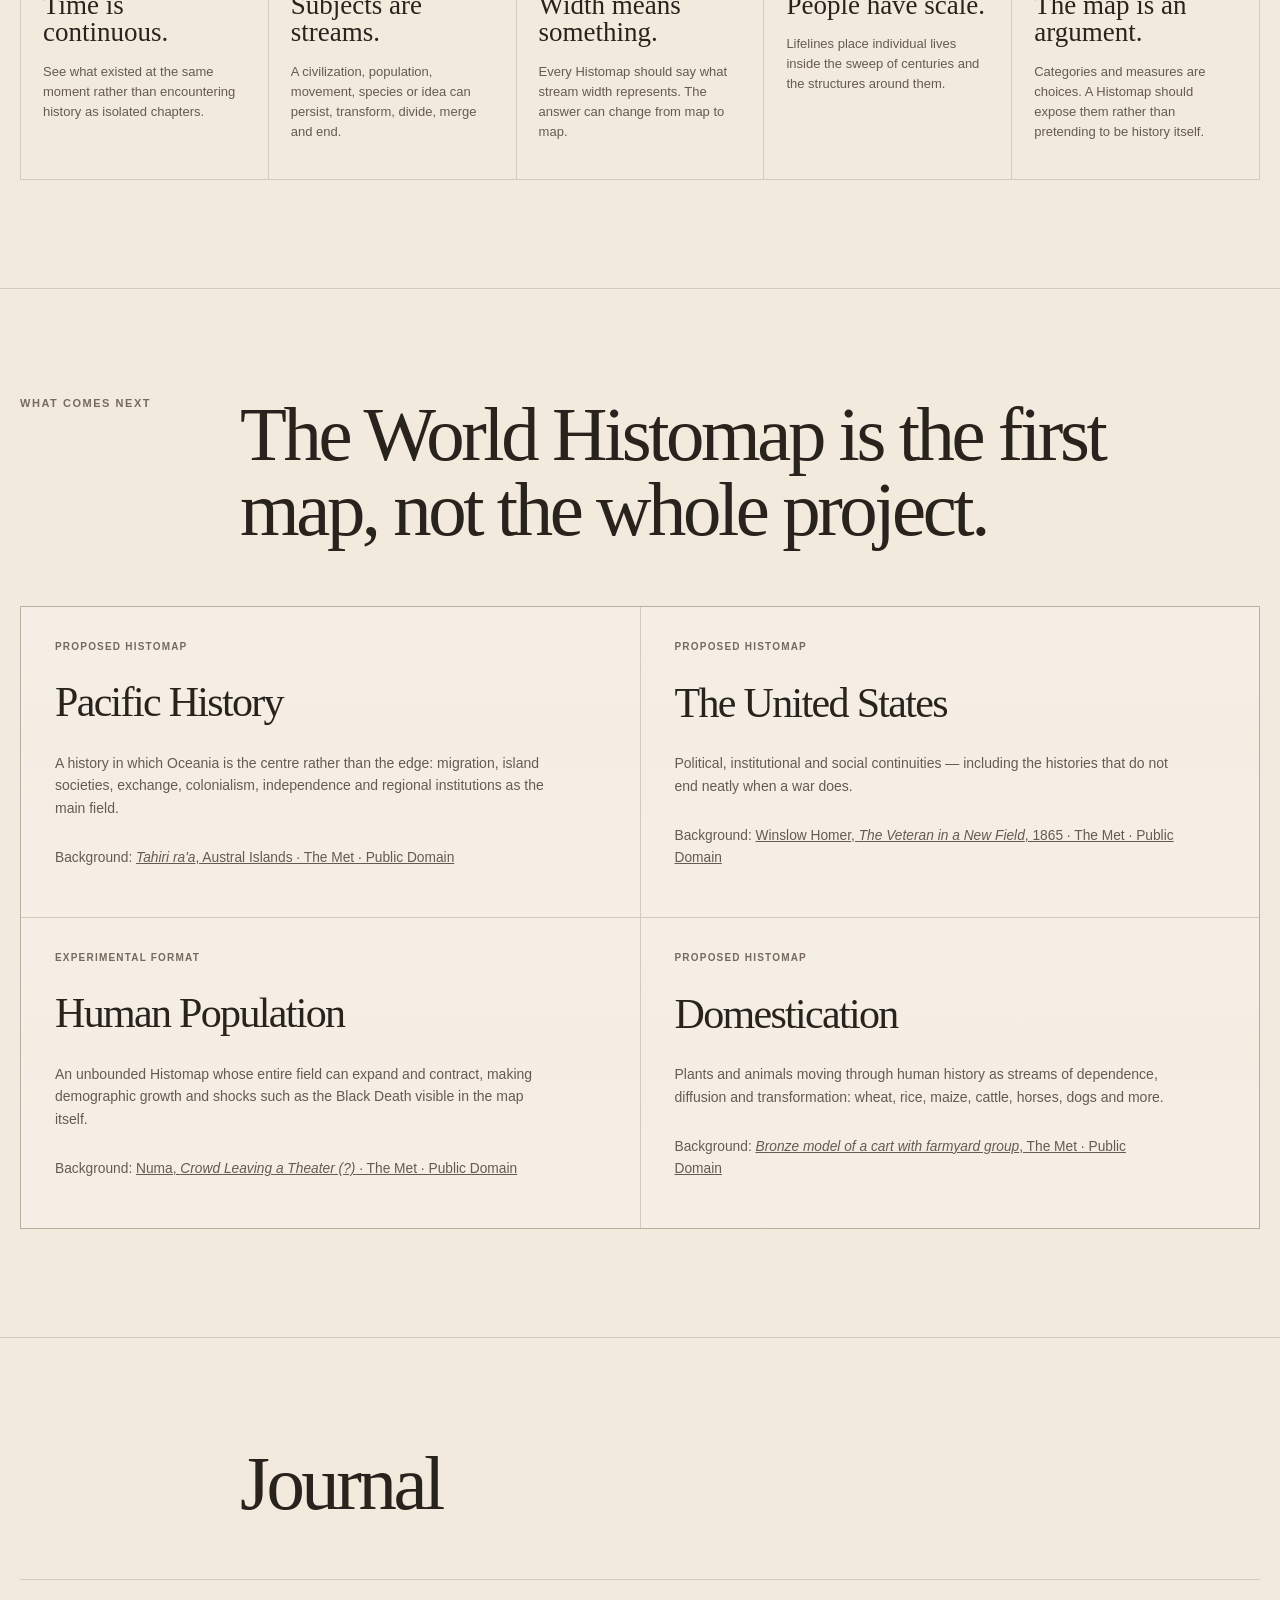
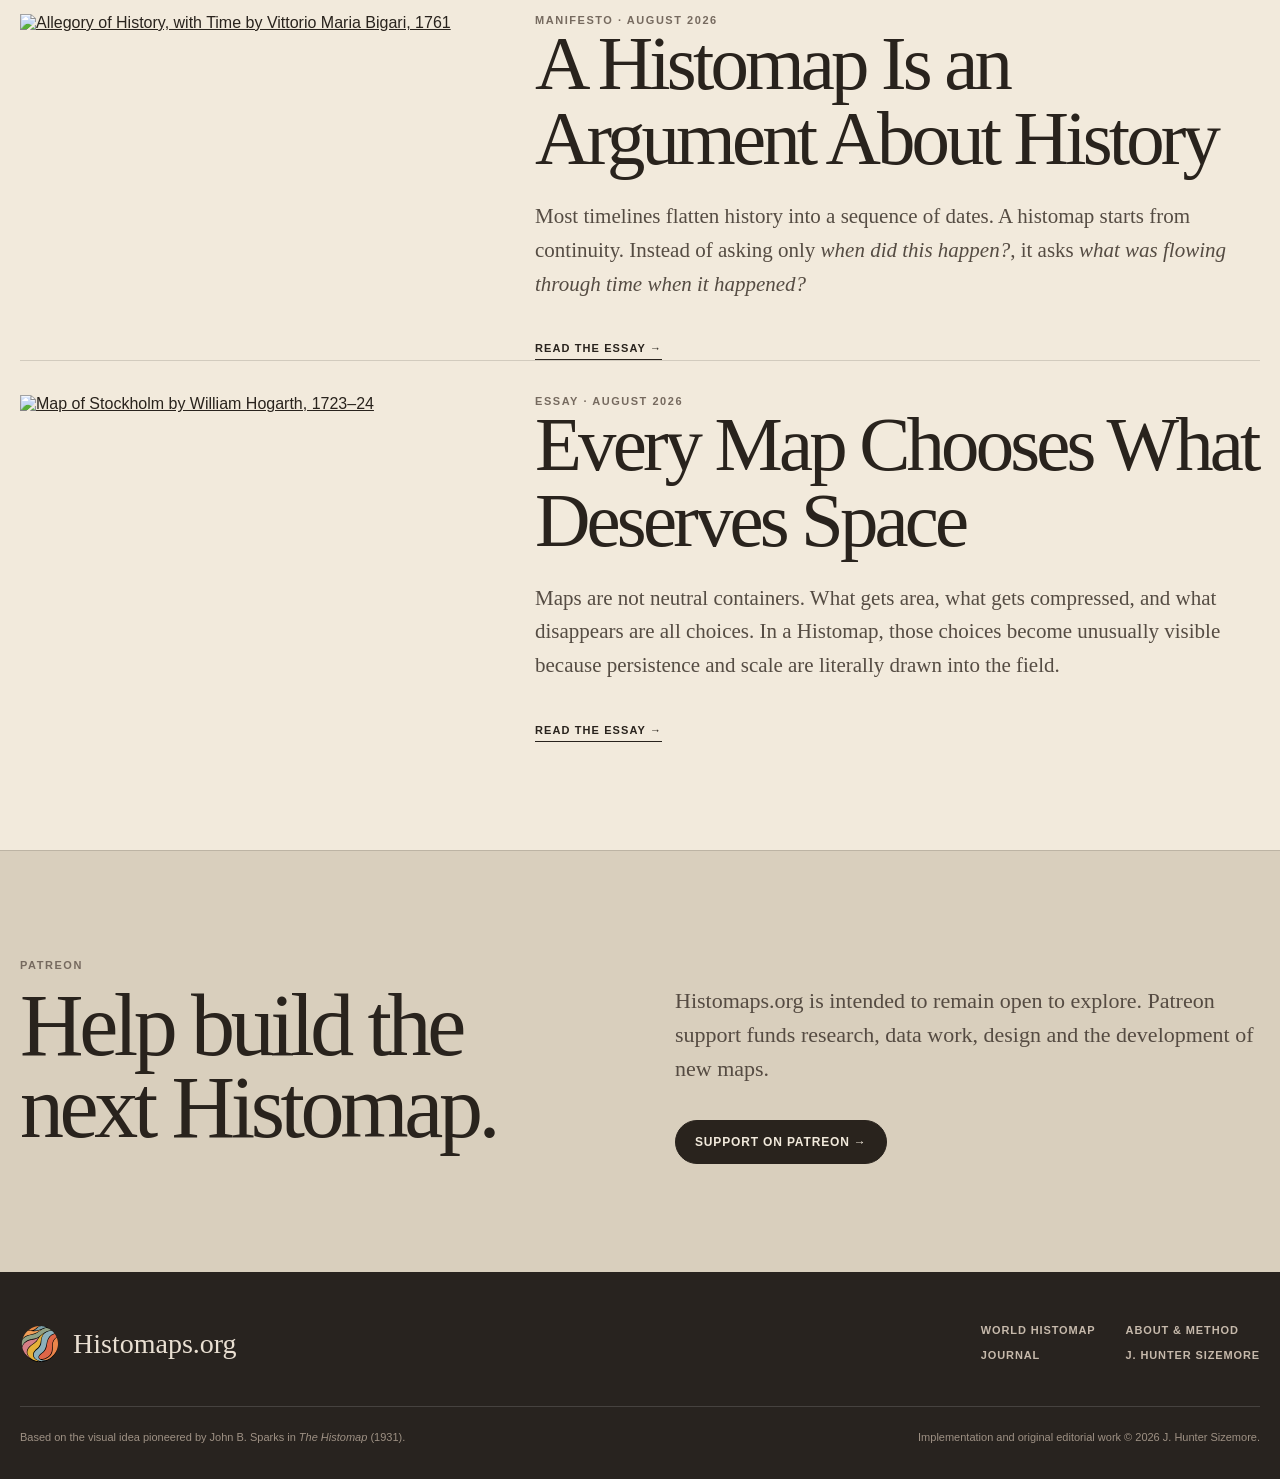
==== commit dc89d3d5: "Move cartography argument into Journal and link Patreon" ====
--- a/index.html
+++ b/index.html
@@ -13,15 +13,15 @@
 <meta content="website" property="og:type"/>
 <meta content="https://histomaps.org/" property="og:url"/>
 <link href="https://histomaps.org/" rel="canonical"/>
-<link href="assets/favicon.svg?v=365" rel="icon" type="image/svg+xml"/>
+<link href="assets/favicon.svg?v=366" rel="icon" type="image/svg+xml"/>
 <link href="assets/site.css" rel="stylesheet"/>
-<link href="assets/editorial-pass.css?v=378" rel="stylesheet"/>
+<link href="assets/editorial-pass.css?v=379" rel="stylesheet"/>
 <title>Histomaps.org — History, seen in streams</title>
 </head>
 <body>
 <header class="site-header">
 <div class="shell nav">
-<a class="brand" href="/"><img alt="" src="assets/histomap-logo.svg?v=365"/><span class="brand-name">HISTOMAPS.ORG</span></a>
+<a class="brand" href="/"><img alt="" src="assets/histomap-logo.svg?v=366"/><span class="brand-name">HISTOMAPS.ORG</span></a>
 <nav aria-label="Primary navigation" class="nav-links"><a href="/world/">World Histomap</a><a href="/about/">About</a><a href="/journal/">Journal</a><a class="nav-cta" href="/world/">Explore</a></nav>
 </div>
 </header>
@@ -74,10 +74,6 @@
 <article class="rule"><svg aria-hidden="true" class="rule-icon" viewbox="0 0 24 24"><circle cx="12" cy="6" r="3"></circle><path d="M6 21v-2c0-3.2 2.7-6 6-6s6 2.8 6 6v2M12 13v8"></path></svg><h3>People have scale.</h3><p>Lifelines place individual lives inside the sweep of centuries and the structures around them.</p></article>
 <article class="rule"><svg aria-hidden="true" class="rule-icon" viewbox="0 0 24 24"><path d="M12 3v18M5 7h14M7 7l-4 6h8L7 7Zm10 0-4 6h8l-4-6ZM8 21h8"></path></svg><h3>The map is an argument.</h3><p>Categories and measures are choices. A Histomap should expose them rather than pretending to be history itself.</p></article>
 </div>
-<div class="visual-band">
-<div class="visual-copy"><div class="eyebrow">Cartography as argument</div><h3>Every map chooses what deserves space.</h3><p>That choice becomes more explicit in a Histomap because the size and persistence of each stream are part of the claim being made.</p></div>
-<figure class="visual-figure met-map"><img alt="Map of Stockholm by William Hogarth, 1723–24" loading="lazy" src="https://collectionapi.metmuseum.org/api/collection/v1/iiif/396236/774945/main-image"/><figcaption><em>Map of Stockholm</em>, William Hogarth, 1723–24 · The Metropolitan Museum of Art · Open Access / Public Domain.</figcaption></figure>
-</div>
 </div>
 </section>
 <section class="section" id="future">
@@ -93,15 +89,19 @@
 </section>
 <section class="section" id="journal">
 <div class="shell">
-<div class="section-head"><div class="eyebrow">Journal</div><h2>The form should be argued for, not merely displayed.</h2></div>
+<div class="section-head"><div aria-hidden="true"></div><h2>Journal</h2></div>
 <article class="journal-feature with-cover">
 <a class="journal-cover-thumb" href="/journal/a-histomap-is-an-argument/"><img alt="Allegory of History, with Time by Vittorio Maria Bigari, 1761" loading="lazy" src="https://collectionapi.metmuseum.org/api/collection/v1/iiif/338216/761041/main-image"/></a>
 <div><div class="eyebrow">Manifesto · August 2026</div><h3>A Histomap Is an Argument About History</h3><p>Most timelines flatten history into a sequence of dates. A histomap starts from continuity. Instead of asking only <em>when did this happen?</em>, it asks <em>what was flowing through time when it happened?</em></p><a class="text-link" href="/journal/a-histomap-is-an-argument/">Read the essay →</a></div>
 </article>
+<article class="journal-feature with-cover">
+<a class="journal-cover-thumb" href="/journal/every-map-chooses-what-deserves-space/"><img alt="Map of Stockholm by William Hogarth, 1723–24" loading="lazy" src="https://collectionapi.metmuseum.org/api/collection/v1/iiif/396236/774945/main-image"/></a>
+<div><div class="eyebrow">Essay · August 2026</div><h3>Every Map Chooses What Deserves Space</h3><p>Maps are not neutral containers. What gets area, what gets compressed, and what disappears are all choices. In a Histomap, those choices become unusually visible because persistence and scale are literally drawn into the field.</p><a class="text-link" href="/journal/every-map-chooses-what-deserves-space/">Read the essay →</a></div>
+</article>
 </div>
 </section>
-<section class="section support" id="support"><div class="shell support-wrap"><div><div class="eyebrow">Support the project</div><h2>Help build the next Histomap.</h2></div><div><p>Histomaps.org is intended to remain open to explore. Support will fund research, data work, design and the development of new maps.</p><div class="actions"><a class="button primary" href="/about/#support">Follow the project →</a></div></div></div></section>
+<section class="section support" id="support"><div class="shell support-wrap"><div><div class="eyebrow">Patreon</div><h2>Help build the next Histomap.</h2></div><div><p>Histomaps.org is intended to remain open to explore. Patreon support funds research, data work, design and the development of new maps.</p><div class="actions"><a class="button primary" href="https://patreon.com/histomaps" rel="noopener" target="_blank">Support on Patreon →</a></div></div></div></section>
 </main>
-<footer class="site-footer"><div class="shell"><div class="footer-grid"><div class="footer-brand"><img alt="" src="assets/histomap-logo.svg?v=365"/><span>Histomaps.org</span></div><nav aria-label="Footer navigation" class="footer-links"><a href="/world/">World Histomap</a><a href="/about/">About &amp; Method</a><a href="/journal/">Journal</a><a href="https://kliawota.design">J. Hunter Sizemore</a></nav></div><div class="footer-meta"><span>Based on the visual idea pioneered by John B. Sparks in <em>The Histomap</em> (1931).</span><span>Implementation and original editorial work © 2026 J. Hunter Sizemore.</span></div></div></footer>
+<footer class="site-footer"><div class="shell"><div class="footer-grid"><div class="footer-brand"><img alt="" src="assets/histomap-logo.svg?v=366"/><span>Histomaps.org</span></div><nav aria-label="Footer navigation" class="footer-links"><a href="/world/">World Histomap</a><a href="/about/">About &amp; Method</a><a href="/journal/">Journal</a><a href="https://kliawota.design">J. Hunter Sizemore</a></nav></div><div class="footer-meta"><span>Based on the visual idea pioneered by John B. Sparks in <em>The Histomap</em> (1931).</span><span>Implementation and original editorial work © 2026 J. Hunter Sizemore.</span></div></div></footer>
 </body>
 </html>
--- a/assets/editorial-pass.css
+++ b/assets/editorial-pass.css
@@ -1,6 +1,6 @@
-/* v0.37.8 verified reconstructed local homepage hero */
+/* v0.37.9 canonical supplied Histomaps logo + verified reconstructed local homepage hero */
 .brand img,
-.footer-brand img{width:40px;height:40px;aspect-ratio:1/1;object-fit:contain}
+.footer-brand img{width:40px;height:40px;aspect-ratio:1/1;object-fit:contain;border-radius:0!important}
 
 /* HERO: the actual <img> is visible, with a second known-good local image behind it as a fallback. */
 .hero-static-map{position:relative;display:block;min-height:620px;border-radius:34px;overflow:hidden;background:#e9dfcf url('/assets/histomap-hero-live.webp?v=378') center center/cover no-repeat;background-image:url('/assets/histomap-hero-live.webp?v=378')!important;border:1px solid rgba(45,38,31,.14);box-shadow:0 28px 70px rgba(66,48,34,.15);text-decoration:none;isolation:isolate}
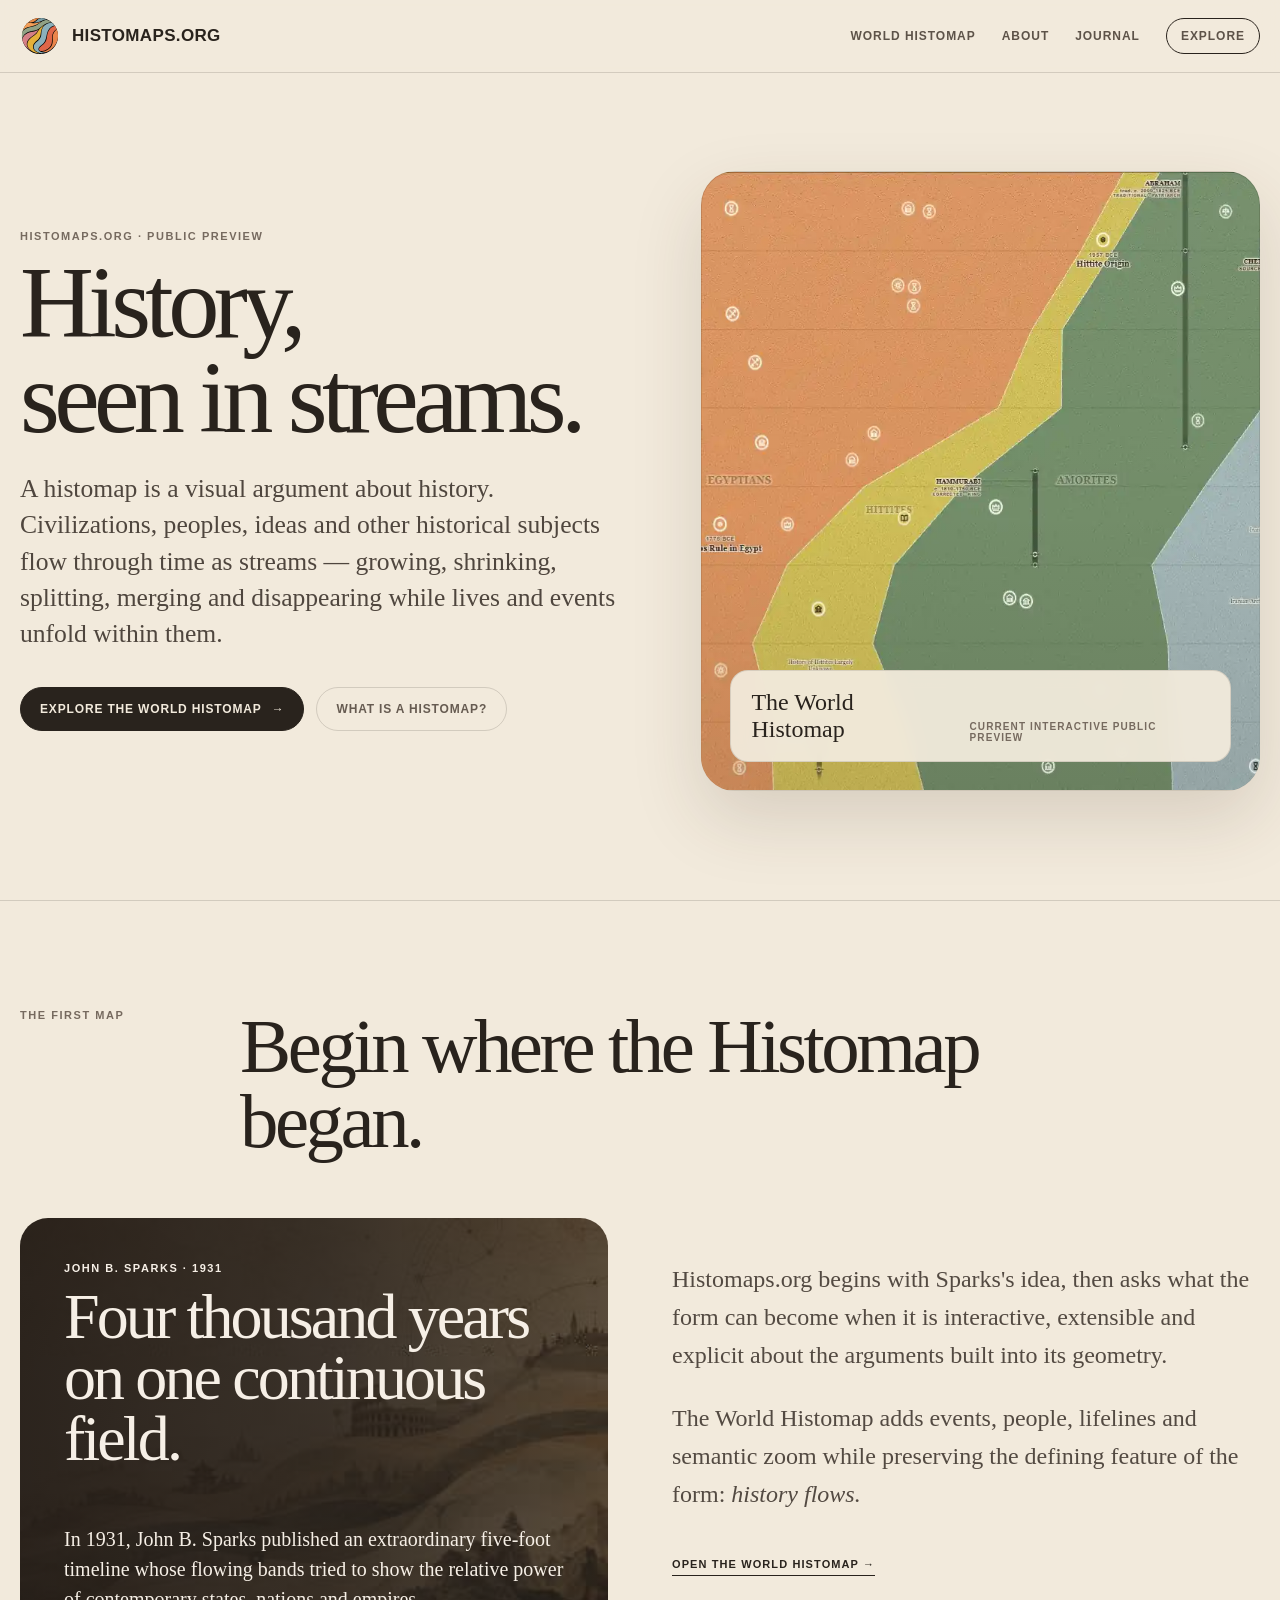
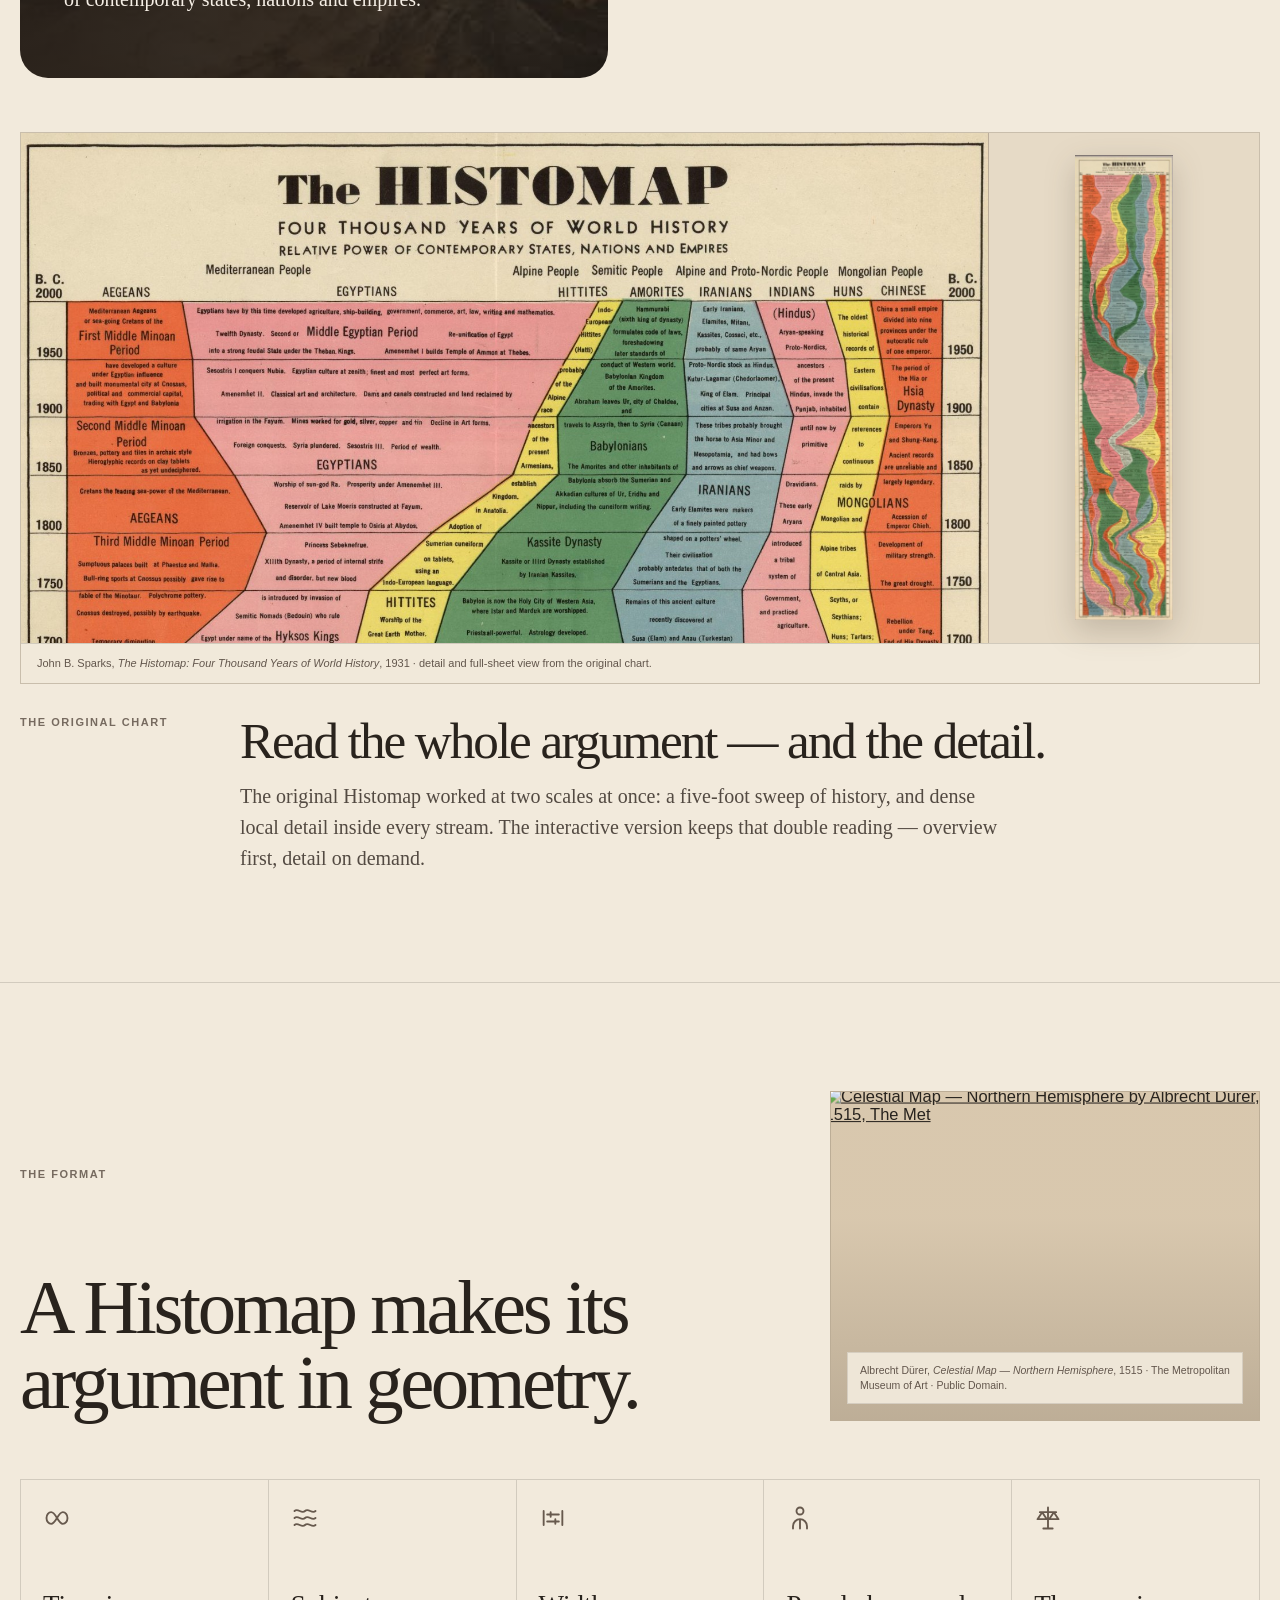
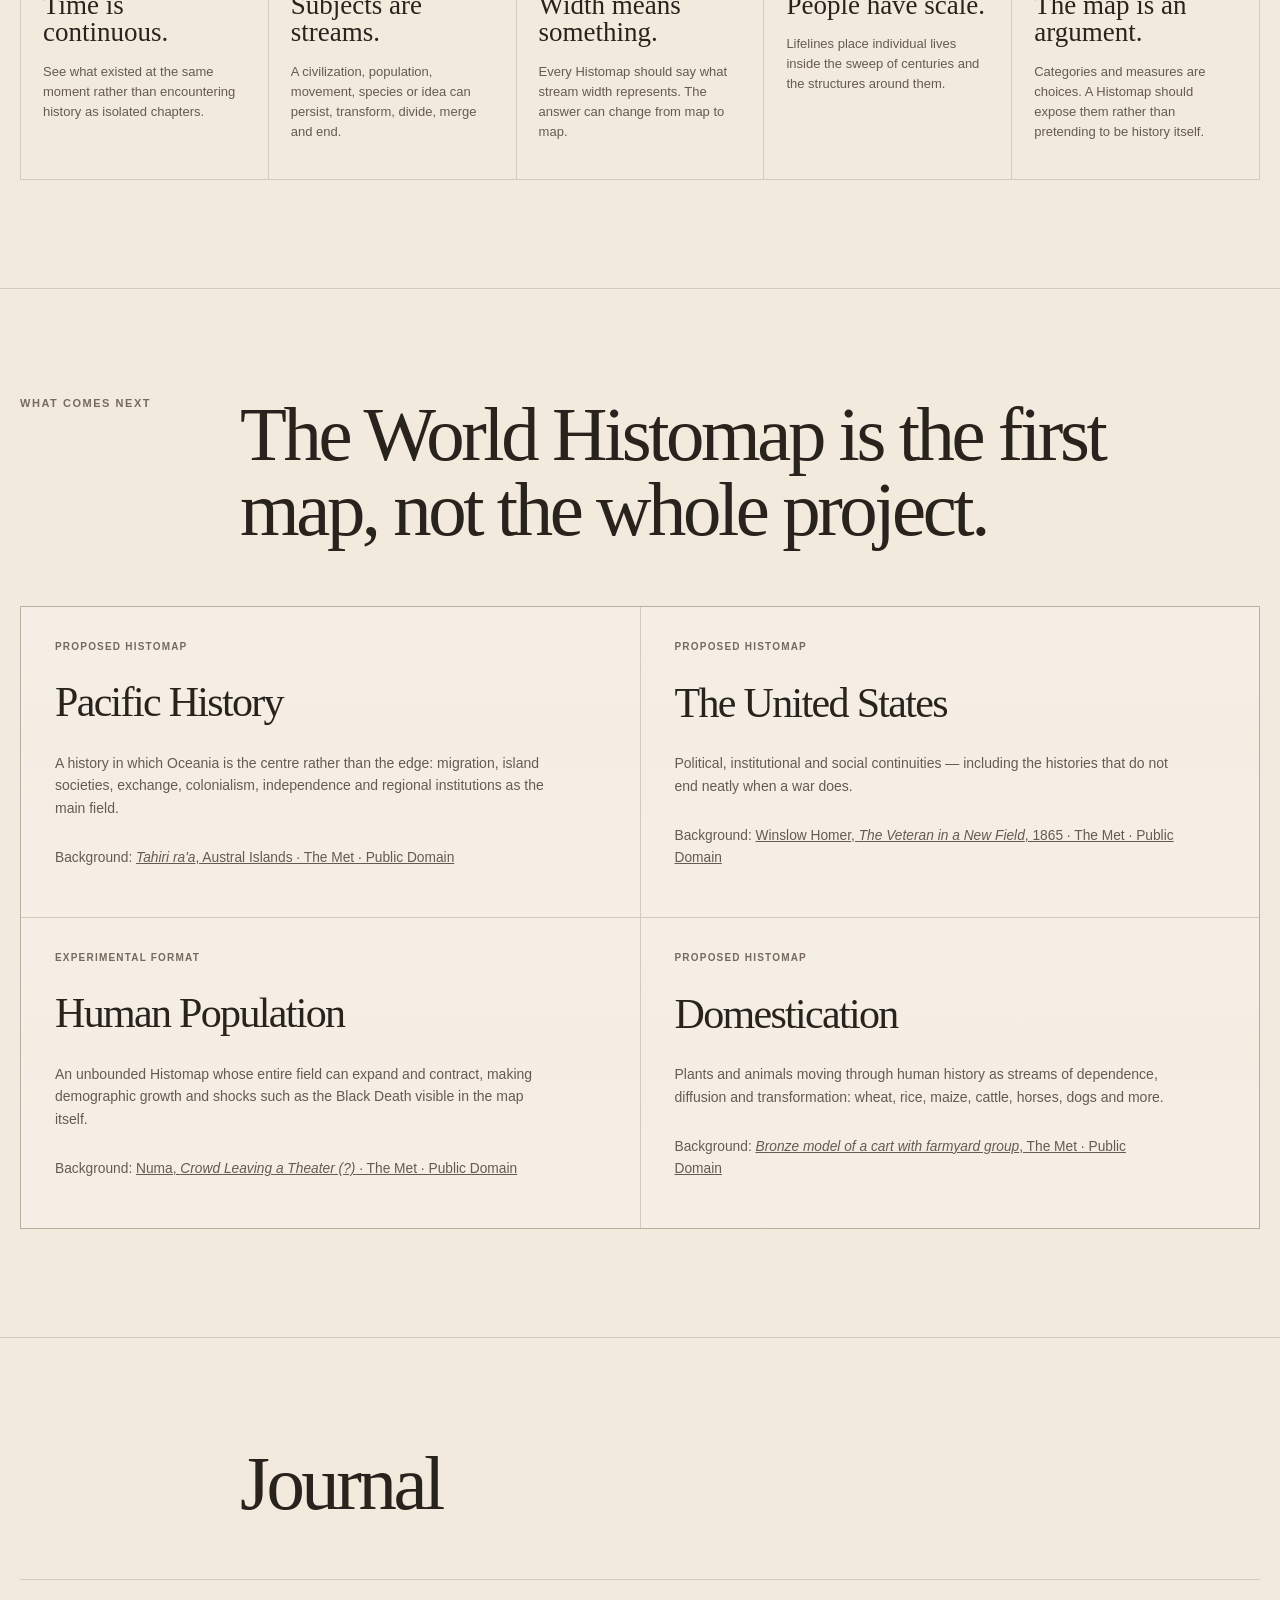
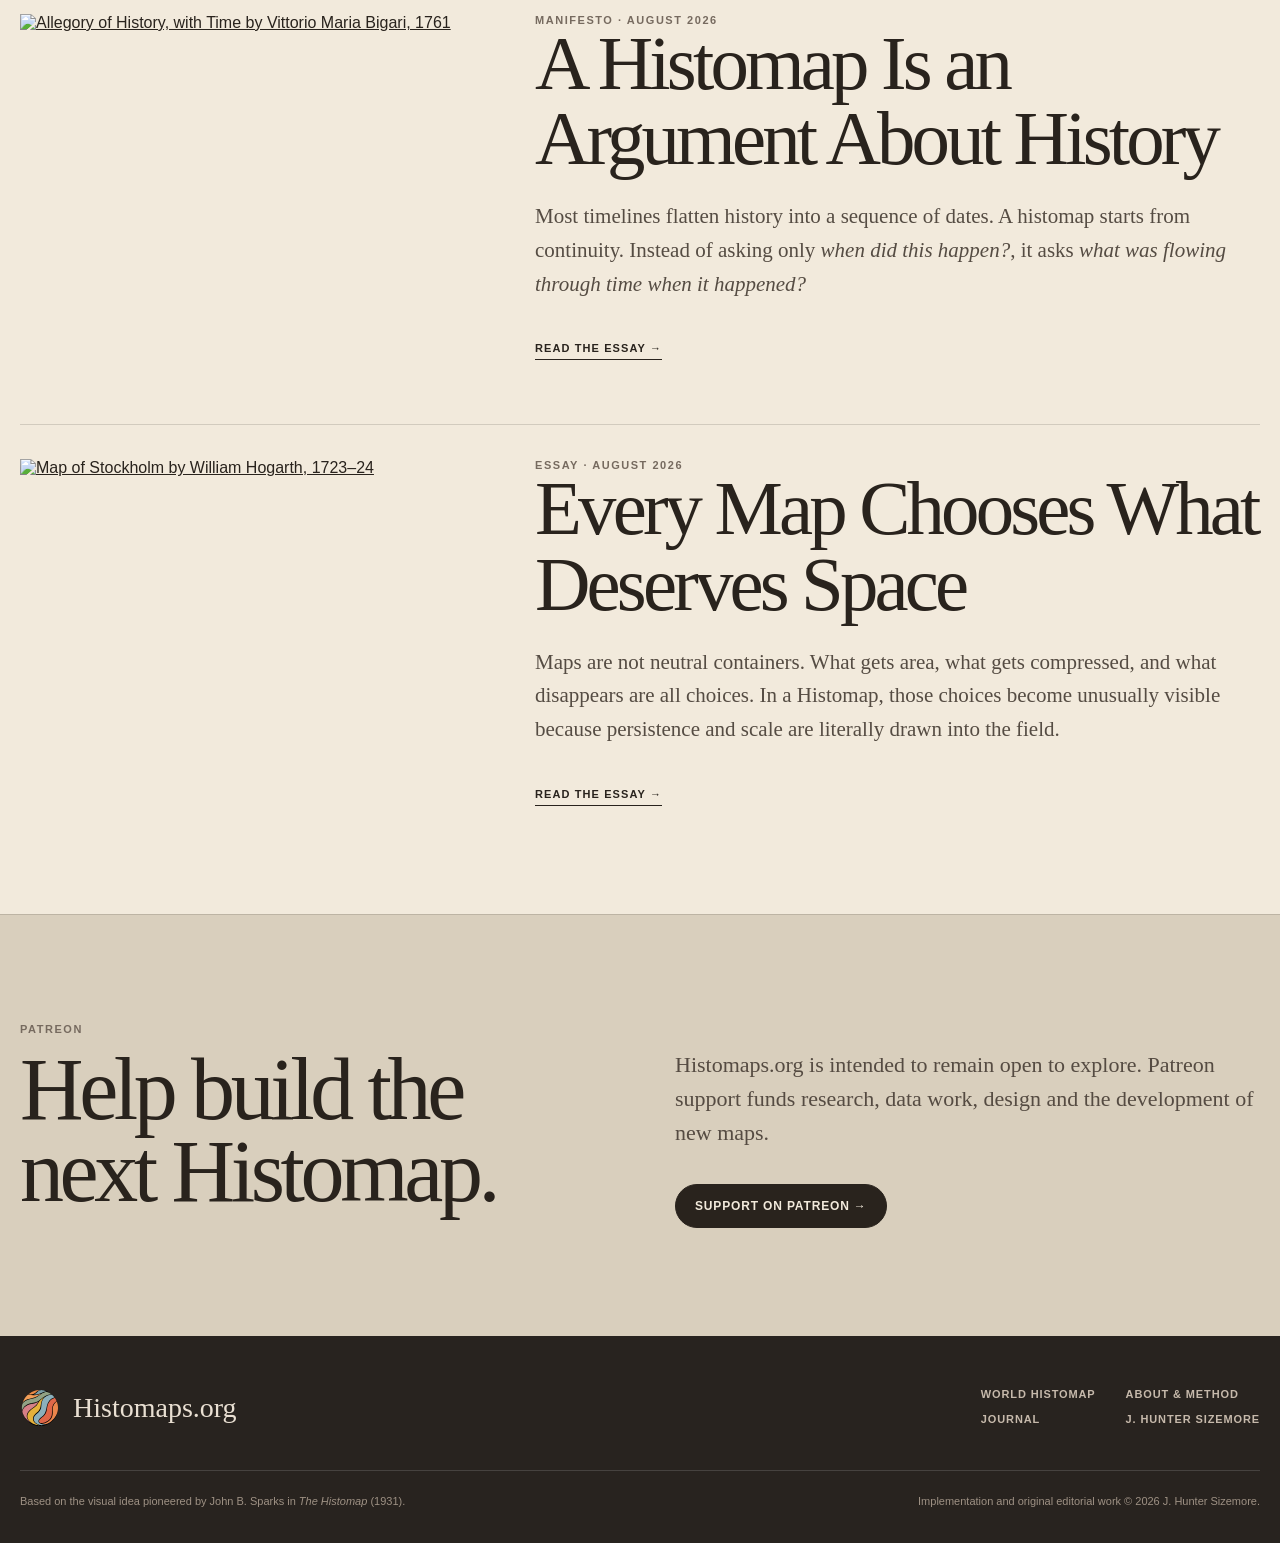
==== commit c78fd097: "Refresh Sparks cover styling" ====
--- a/index.html
+++ b/index.html
@@ -15,7 +15,7 @@
 <link href="https://histomaps.org/" rel="canonical"/>
 <link href="assets/favicon.svg?v=366" rel="icon" type="image/svg+xml"/>
 <link href="assets/site.css" rel="stylesheet"/>
-<link href="assets/editorial-pass.css?v=379" rel="stylesheet"/>
+<link href="assets/editorial-pass.css?v=380" rel="stylesheet"/>
 <title>Histomaps.org — History, seen in streams</title>
 </head>
 <body>
--- a/assets/editorial-pass.css
+++ b/assets/editorial-pass.css
@@ -1,6 +1,7 @@
-/* v0.37.9 canonical supplied Histomaps logo + verified reconstructed local homepage hero */
+/* v0.38 canonical supplied Histomaps logo + journal refinements */
 .brand img,
 .footer-brand img{width:40px;height:40px;aspect-ratio:1/1;object-fit:contain;border-radius:0!important}
+.journal-feature + .journal-feature{margin-top:64px}
 
 /* HERO: the actual <img> is visible, with a second known-good local image behind it as a fallback. */
 .hero-static-map{position:relative;display:block;min-height:620px;border-radius:34px;overflow:hidden;background:#e9dfcf url('/assets/histomap-hero-live.webp?v=378') center center/cover no-repeat;background-image:url('/assets/histomap-hero-live.webp?v=378')!important;border:1px solid rgba(45,38,31,.14);box-shadow:0 28px 70px rgba(66,48,34,.15);text-decoration:none;isolation:isolate}
@@ -8,8 +9,8 @@
 .hero-static-map:after{content:"";position:absolute;inset:0;z-index:1;pointer-events:none;background:linear-gradient(180deg,rgba(255,255,255,.03),transparent 55%,rgba(26,19,15,.10))}
 .hero-static-map .map-label{z-index:2;background:rgba(242,234,220,.95)}
 
-/* SPARKS: the original chart is visible in the dark card, then shown at detail + full-sheet scale. */
-.sparks-card{background-image:linear-gradient(90deg,rgba(34,27,22,.96) 0%,rgba(34,27,22,.89) 50%,rgba(34,27,22,.68) 100%),url('/assets/sparks-original-crop.jpg');background-size:cover;background-position:center 10%;color:#f6efe6}
+/* SPARKS: the Patreon cover provides the editorial texture behind the 1931 introduction. */
+.sparks-card{background-image:linear-gradient(90deg,rgba(34,27,22,.95) 0%,rgba(34,27,22,.88) 52%,rgba(34,27,22,.70) 100%),url('/assets/patreon-histomap-cover.jpg?v=380');background-size:cover;background-position:58% center;color:#f6efe6}
 .sparks-card .eyebrow,.sparks-card h3,.sparks-card p{color:#f6efe6}
 .sparks-gallery{display:grid;grid-template-columns:minmax(0,1fr) 270px;min-height:510px;margin-top:54px;border:1px solid var(--line);background:#e7dbc7;overflow:hidden}
 .sparks-detail{position:relative;min-width:0;overflow:hidden;background:#d7c7b1;border-right:1px solid var(--line)}
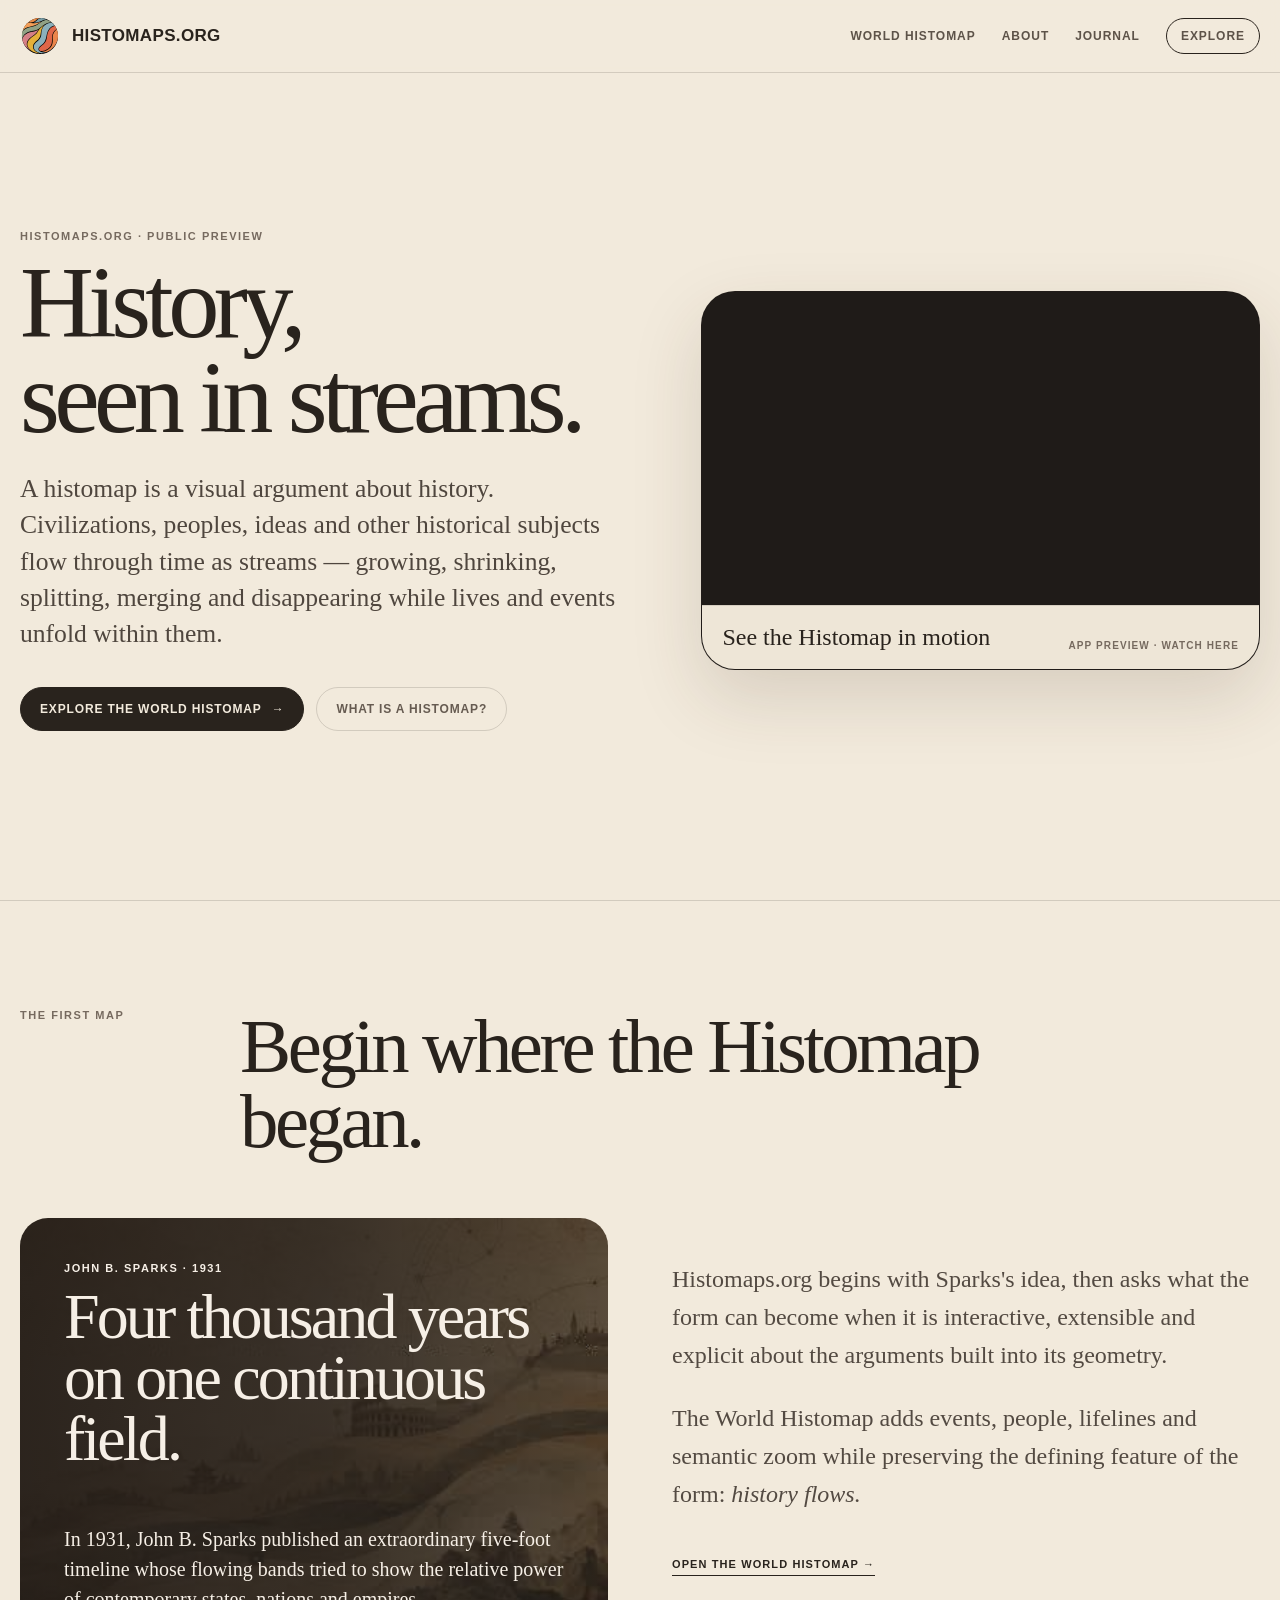
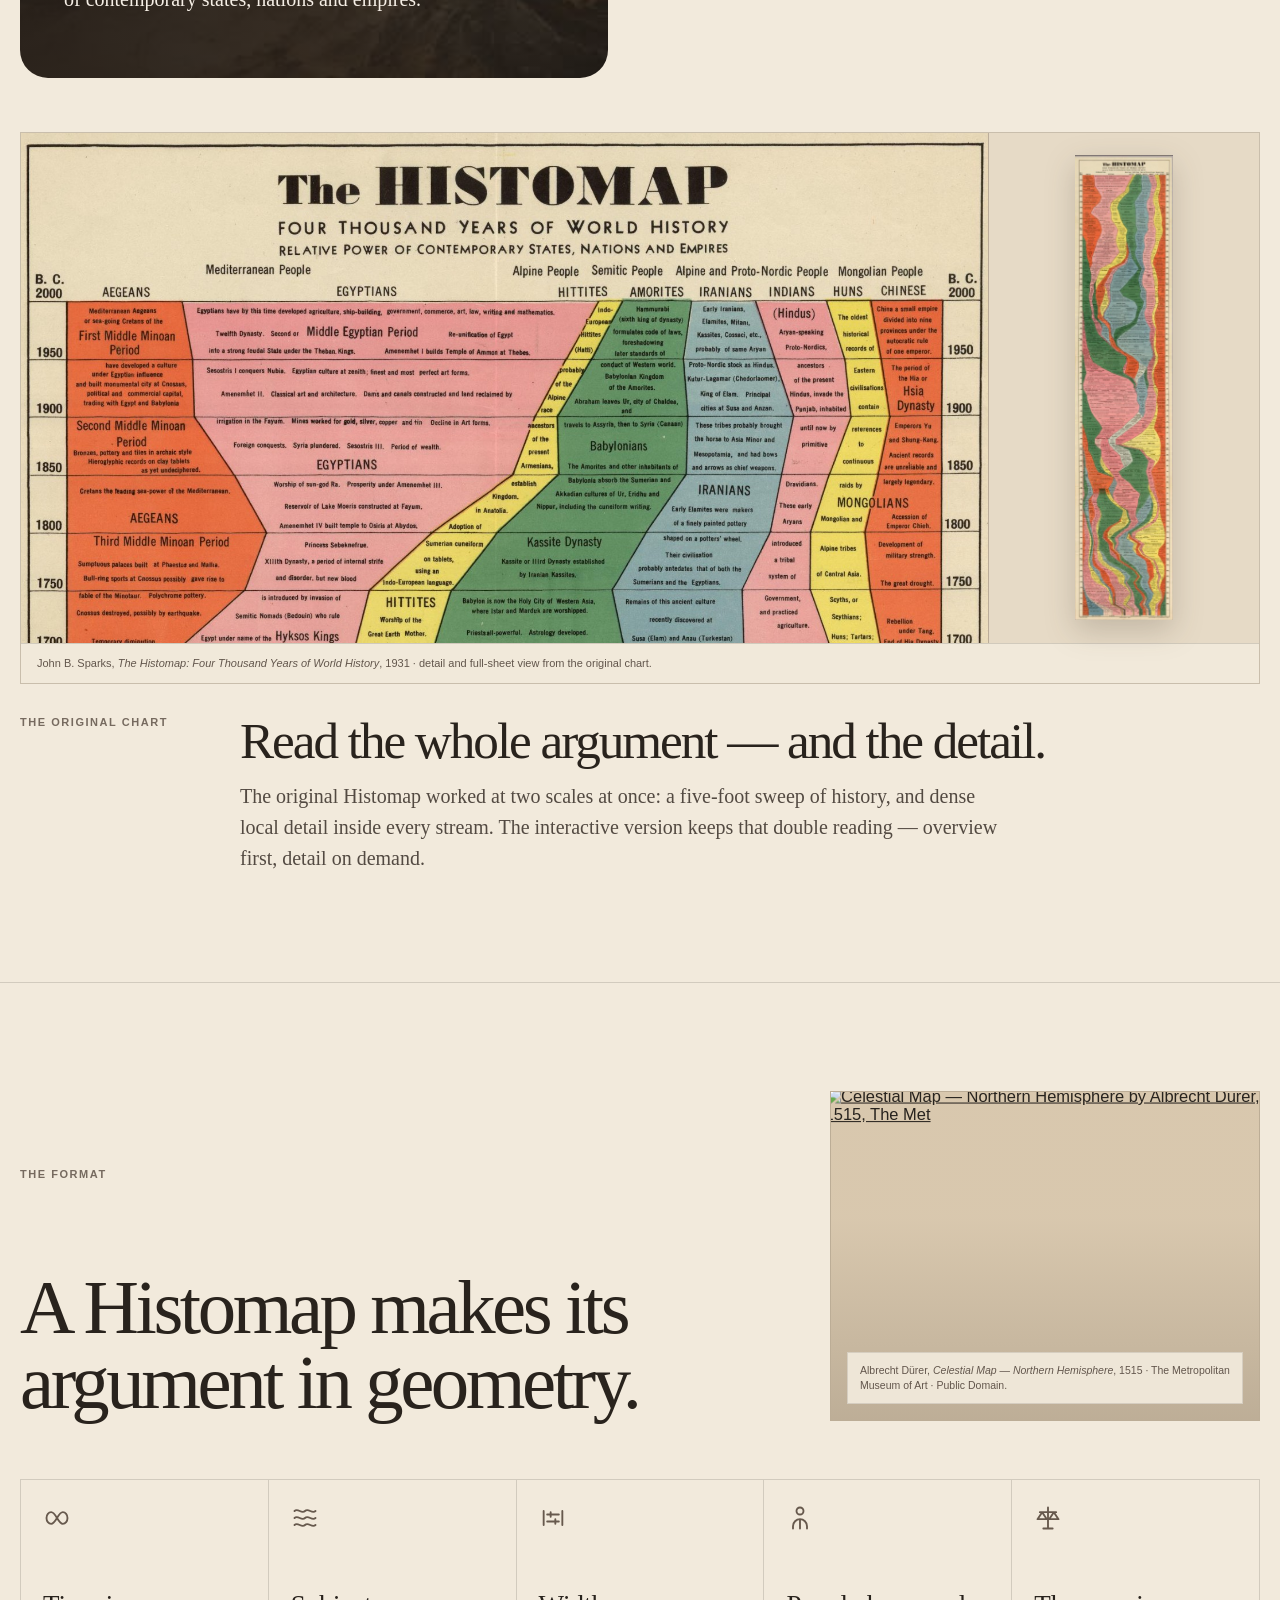
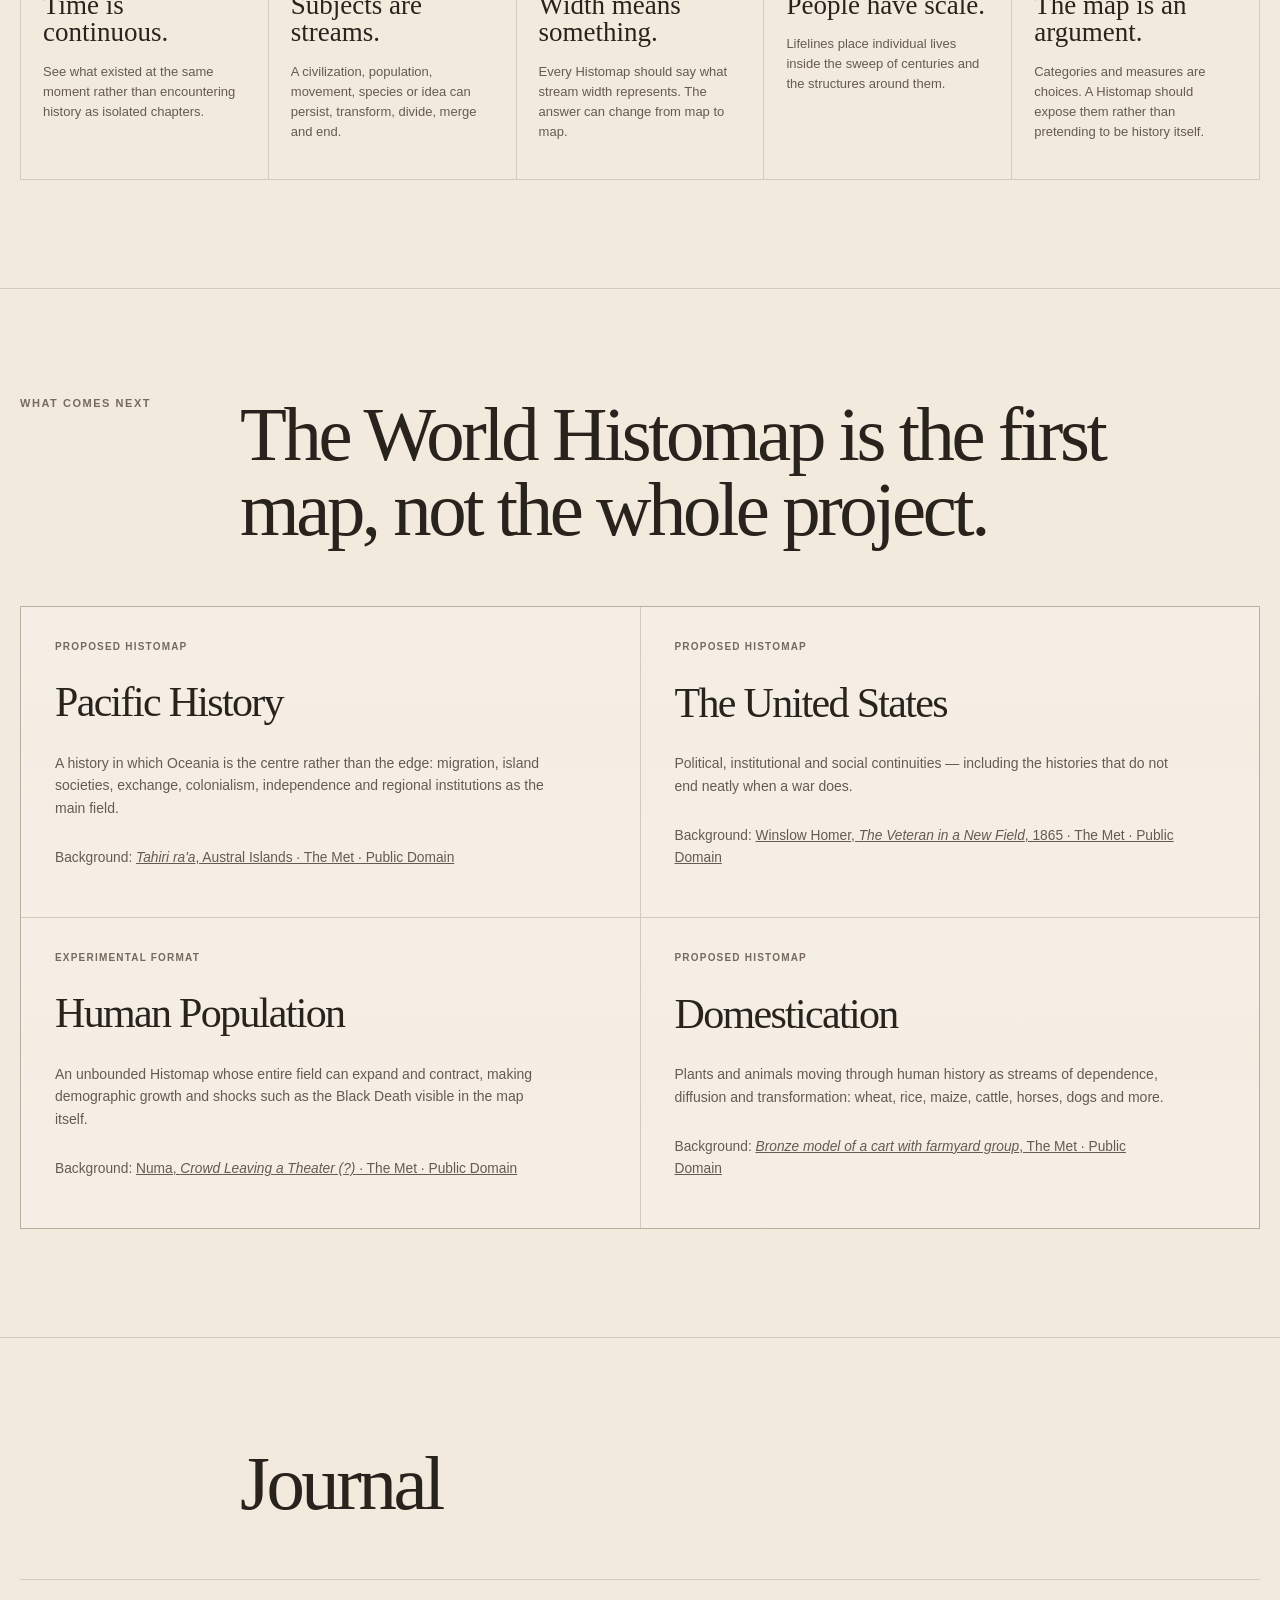
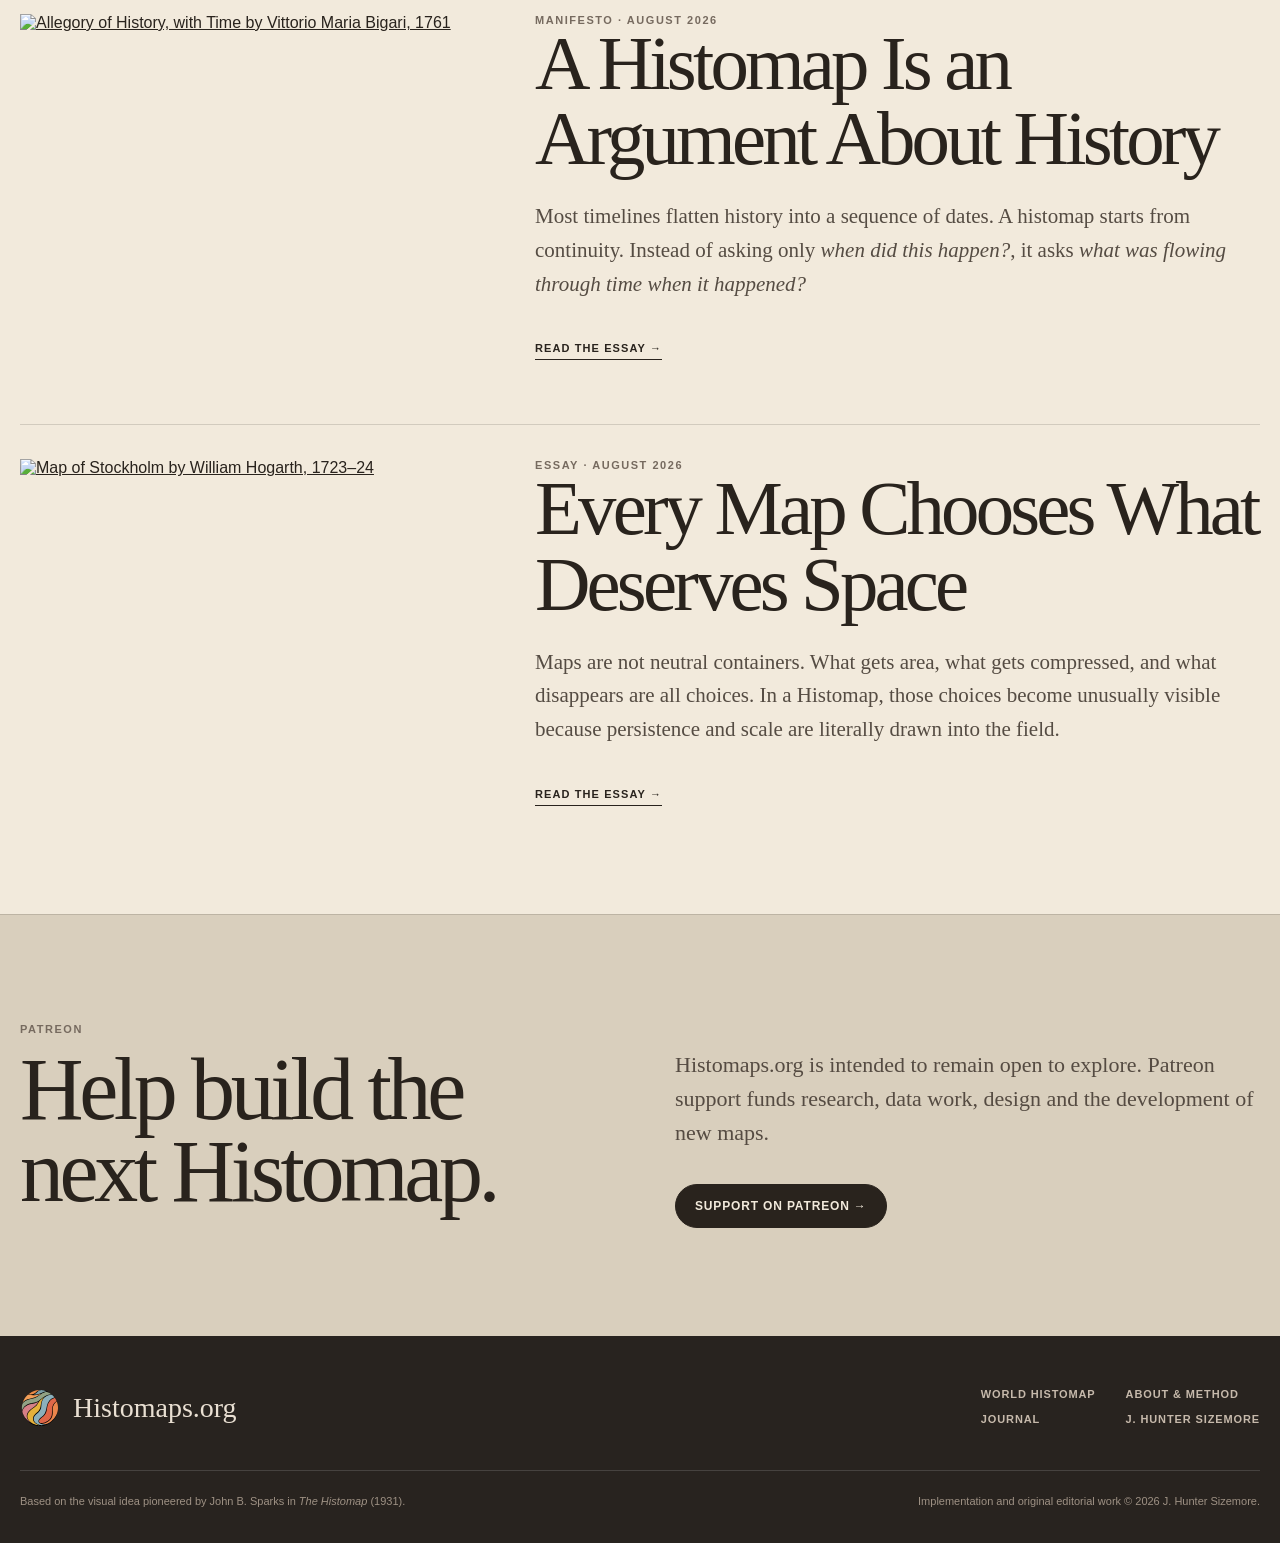
==== commit d33f5b3b: "Embed app preview video in homepage hero" ====
--- a/index.html
+++ b/index.html
@@ -16,6 +16,15 @@
 <link href="assets/favicon.svg?v=366" rel="icon" type="image/svg+xml"/>
 <link href="assets/site.css" rel="stylesheet"/>
 <link href="assets/editorial-pass.css?v=380" rel="stylesheet"/>
+<style>
+.hero-video{position:relative;overflow:hidden;border-radius:34px;background:#1f1b18;border:1px solid rgba(45,38,31,.14);box-shadow:0 28px 70px rgba(66,48,34,.15)}
+.hero-video-frame{position:relative;aspect-ratio:16/9;background:#1f1b18}
+.hero-video-frame iframe{position:absolute;inset:0;width:100%;height:100%;border:0;display:block}
+.hero-video-label{padding:18px 20px;background:rgba(242,234,220,.98);display:flex;justify-content:space-between;gap:20px;align-items:end;border-top:1px solid rgba(45,38,31,.12)}
+.hero-video-label strong{font-family:Georgia,'Times New Roman',serif;font-size:24px;font-weight:400}
+.hero-video-label span{font-size:10px;font-weight:800;letter-spacing:.11em;text-transform:uppercase;color:var(--muted);text-align:right}
+@media(max-width:720px){.hero-video{border-radius:22px}.hero-video-label{padding:14px;display:block}.hero-video-label span{display:block;margin-top:7px;text-align:left}}
+</style>
 <title>Histomaps.org — History, seen in streams</title>
 </head>
 <body>
@@ -33,10 +42,12 @@
 <p class="hero-copy">A histomap is a visual argument about history. Civilizations, peoples, ideas and other historical subjects flow through time as streams — growing, shrinking, splitting, merging and disappearing while lives and events unfold within them.</p>
 <div class="actions"><a class="button primary" href="/world/">Explore the World Histomap <span>→</span></a><a class="button ghost" href="/about/">What is a Histomap?</a></div>
 </div>
-<a aria-label="Explore the World Histomap" class="hero-static-map" href="/world/" style="background-image:url('/assets/histomap-hero-live.webp?v=378');background-size:cover;background-position:center center;background-repeat:no-repeat;">
-<img alt="Static detail from the current World Histomap showing civilization streams, events and lifelines" src="/assets/histomap-hero-live.webp?v=378" fetchpriority="high" decoding="async"/>
-<div class="map-label"><strong>The World Histomap</strong><span>Current interactive public preview</span></div>
-</a>
+<div class="hero-video" aria-label="Histomap app video preview">
+<div class="hero-video-frame">
+<iframe src="https://www.youtube-nocookie.com/embed/mMmvgp8OHQ8?rel=0" title="Histomap app preview" allow="accelerometer; autoplay; clipboard-write; encrypted-media; gyroscope; picture-in-picture; web-share" referrerpolicy="strict-origin-when-cross-origin" allowfullscreen></iframe>
+</div>
+<div class="hero-video-label"><strong>See the Histomap in motion</strong><span>App preview · Watch here</span></div>
+</div>
 </section>
 <section class="section" id="first-map">
 <div class="shell">
